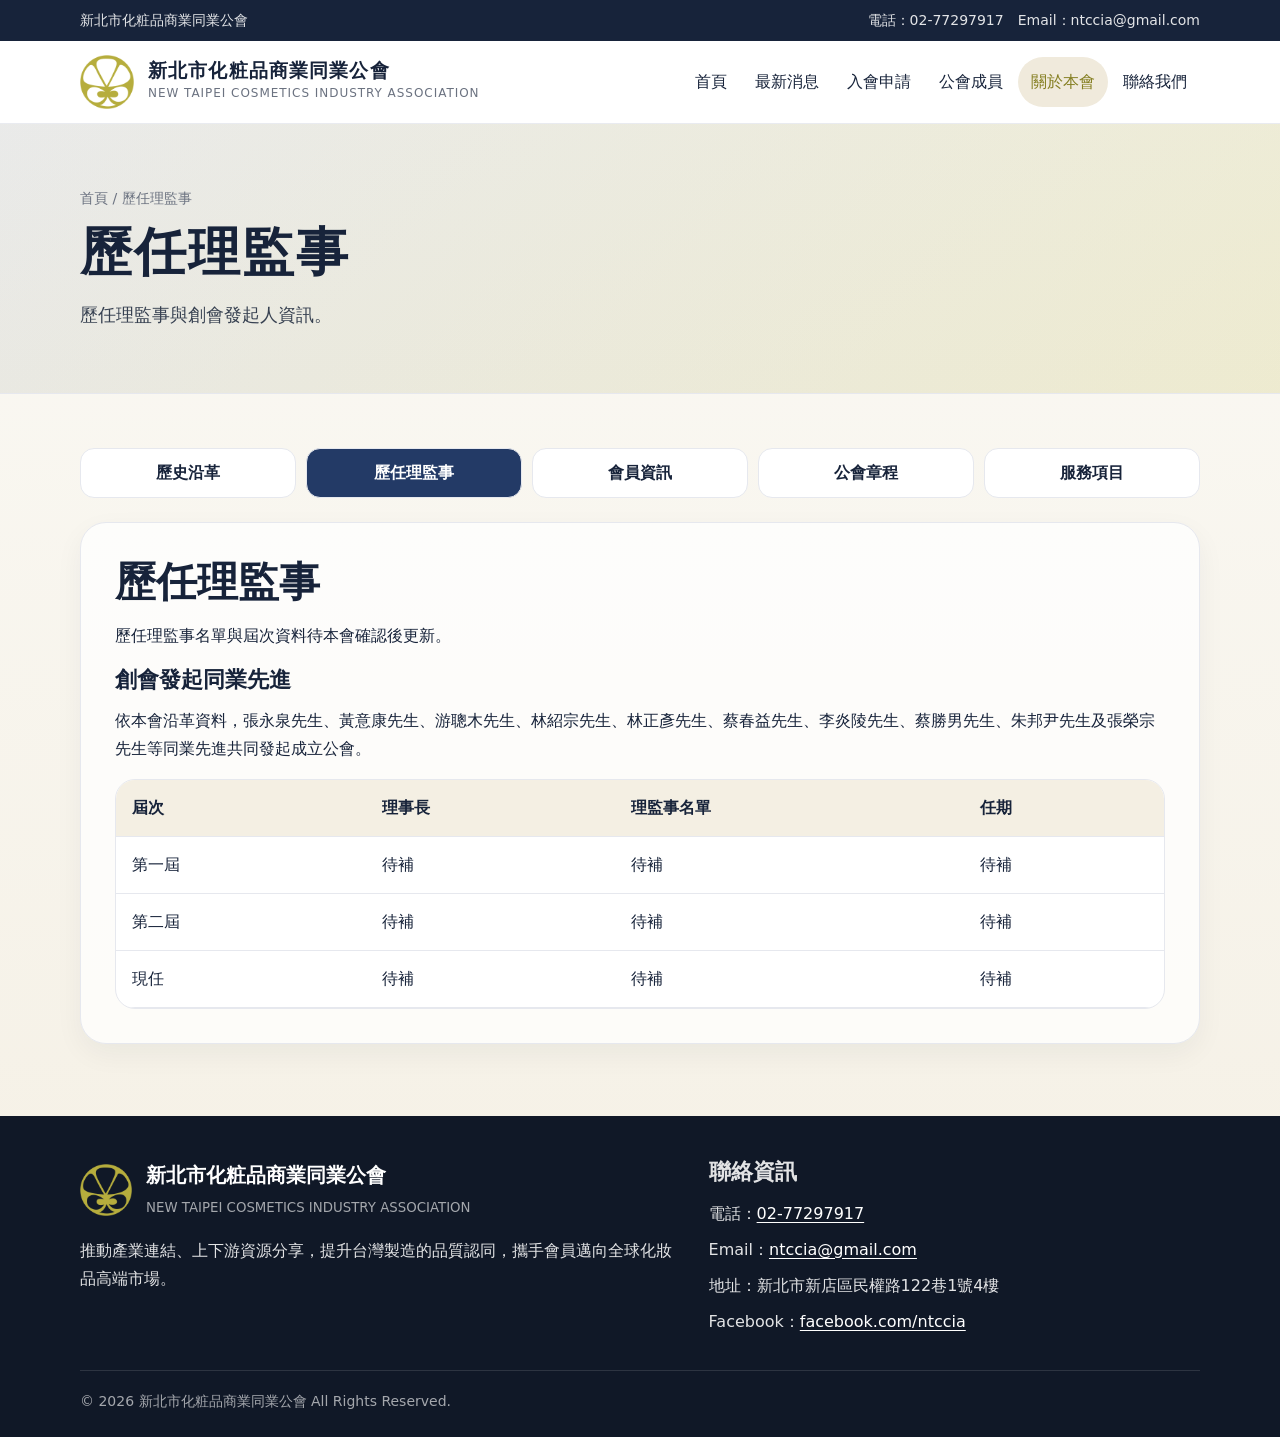
==== about-directors.html @ 5144fd60 "Add files via upload" ====
<!doctype html>
<html lang="zh-Hant-TW">
<head>
  <meta charset="utf-8">
  <meta name="viewport" content="width=device-width, initial-scale=1">
  <title>歷任理監事｜新北市化粧品商業同業公會</title>
  <meta name="description" content="新北市化粧品商業同業公會官方網站，提供最新消息、入會申請、公會成員、歷史沿革、服務項目與聯絡資訊。">
  <link rel="icon" href="assets/images/favicon.png" type="image/png">
  <link rel="stylesheet" href="assets/css/style.css">
</head>
<body>
  <a class="skip-link" href="#main">跳至主要內容</a>
  <div class="topbar">
    <div class="container">
      <span>新北市化粧品商業同業公會</span>
      <span>電話：02-77297917　Email：<a href="mailto:ntccia@gmail.com">ntccia@gmail.com</a></span>
    </div>
  </div>
  <header class="site-header">
    <div class="container navwrap">
      <a class="brand" href="index.html" aria-label="回到首頁">
        <img src="assets/images/logo.png" alt="新北市化粧品商業同業公會 Logo">
        <span><strong>新北市化粧品商業同業公會</strong><small>NEW TAIPEI COSMETICS INDUSTRY ASSOCIATION</small></span>
      </a>
      <button class="menu-toggle" aria-expanded="false" aria-controls="mainNav">選單</button>
      <nav id="mainNav" class="main-nav" aria-label="主要選單">
        <a href="index.html">首頁</a>
        <a href="news.html">最新消息</a>
        <a href="join.html">入會申請</a>
        <a href="members.html">公會成員</a>
        <div class="dropdown">
          <button type="button" class="active">關於本會</button>
          <div class="dropdown-menu">
            <a href="about-history.html">歷史沿革</a>
            <a href="about-directors.html">歷任理監事</a>
            <a href="about-member-info.html">會員資訊</a>
            <a href="about-rules.html">公會章程</a>
            <a href="about-services.html">服務項目</a>
          </div>
        </div>
        <a href="contact.html">聯絡我們</a>
      </nav>
    </div>
  </header>

  <main id="main">
    <section class="page-title"><div class="container"><div class="breadcrumb">首頁 / 歷任理監事</div><h1>歷任理監事</h1><p class="lead">歷任理監事與創會發起人資訊。</p></div></section>
<section class="content"><div class="container">
  <div class="about-nav"><a href="about-history.html">歷史沿革</a><a href="about-directors.html" class="active">歷任理監事</a><a href="about-member-info.html">會員資訊</a><a href="about-rules.html">公會章程</a><a href="about-services.html">服務項目</a></div>
  <article class="prose">
    <h2>歷任理監事</h2>
    <p>歷任理監事名單與屆次資料待本會確認後更新。</p>
    <h3>創會發起同業先進</h3>
    <p>依本會沿革資料，張永泉先生、黃意康先生、游聰木先生、林紹宗先生、林正彥先生、蔡春益先生、李炎陵先生、蔡勝男先生、朱邦尹先生及張榮宗先生等同業先進共同發起成立公會。</p>
    <div class="table-wrap">
      <table><thead><tr><th>屆次</th><th>理事長</th><th>理監事名單</th><th>任期</th></tr></thead><tbody>
      <tr><td>第一屆</td><td>待補</td><td>待補</td><td>待補</td></tr>
      <tr><td>第二屆</td><td>待補</td><td>待補</td><td>待補</td></tr>
      <tr><td>現任</td><td>待補</td><td>待補</td><td>待補</td></tr>
      </tbody></table>
    </div>
  </article>
</div></section>

  </main>

  <footer class="site-footer">
    <div class="container footer-grid">
      <div>
        <div class="footer-logo">
          <img src="assets/images/logo.png" alt="新北市化粧品商業同業公會 Logo">
          <span><strong>新北市化粧品商業同業公會</strong><small>NEW TAIPEI COSMETICS INDUSTRY ASSOCIATION</small></span>
        </div>
        <p>推動產業連結、上下游資源分享，提升台灣製造的品質認同，攜手會員邁向全球化妝品高端市場。</p>
      </div>
      <div>
        <h3>聯絡資訊</h3>
        <ul class="footer-list">
          <li>電話：<a href="tel:+886277297917">02-77297917</a></li>
          <li>Email：<a href="mailto:ntccia@gmail.com">ntccia@gmail.com</a></li>
          <li>地址：新北市新店區民權路122巷1號4樓</li>
          <li>Facebook：<a href="https://www.facebook.com/ntccia" target="_blank" rel="noopener">facebook.com/ntccia</a></li>
        </ul>
      </div>
    </div>
    <div class="container copyright">© <span data-year></span> 新北市化粧品商業同業公會 All Rights Reserved.</div>
  </footer>
  <script src="assets/js/main.js"></script>
</body>
</html>
---- assets/css/style.css ----
:root {
  --ink: #17233a;
  --muted: #6b7280;
  --line: #e6e8ee;
  --bg: #f7f4ec;
  --paper: #ffffff;
  --brand: #b9b23a;
  --brand-deep: #857f22;
  --blue: #233a66;
  --accent: #b3813a;
  --radius: 22px;
  --shadow: 0 18px 45px rgba(23, 35, 58, .10);
}
* { box-sizing: border-box; }
html { scroll-behavior: smooth; }
body {
  margin: 0;
  font-family: "Noto Serif TC", "Noto Sans TC", "PingFang TC", "Microsoft JhengHei", system-ui, sans-serif;
  color: var(--ink);
  background: linear-gradient(180deg, #fbfaf6 0%, #f4efe3 100%);
  line-height: 1.75;
}
a { color: inherit; text-decoration: none; }
a:hover { color: var(--brand-deep); }
img { max-width: 100%; height: auto; }
.container { width: min(1120px, calc(100% - 40px)); margin: 0 auto; }
.skip-link { position: absolute; top: -40px; left: 0; background: var(--ink); color: #fff; padding: 8px 12px; z-index: 50; }
.skip-link:focus { top: 0; }
.topbar { background: var(--ink); color: rgba(255,255,255,.88); font-size: 14px; }
.topbar .container { display:flex; justify-content:space-between; gap:16px; padding: 8px 0; flex-wrap: wrap; }
.site-header { position: sticky; top: 0; z-index: 20; background: rgba(255,255,255,.92); backdrop-filter: blur(14px); border-bottom: 1px solid rgba(230,232,238,.85); }
.navwrap { display:flex; align-items:center; justify-content:space-between; min-height: 82px; gap: 24px; }
.brand { display:flex; align-items:center; gap: 14px; min-width: 280px; }
.brand img { width: 54px; height:54px; object-fit: contain; }
.brand strong { display:block; font-size: 19px; letter-spacing: .06em; line-height: 1.2; }
.brand small { display:block; color: var(--muted); font-size: 12px; letter-spacing: .08em; margin-top:2px; }
.menu-toggle { display:none; border: 1px solid var(--line); background: #fff; padding: 8px 12px; border-radius: 999px; font-size: 15px; }
.main-nav { display:flex; align-items:center; gap: 2px; }
.main-nav > a, .dropdown > button { padding: 11px 13px; border-radius: 999px; font-size: 15px; color: var(--ink); background: transparent; border: 0; font: inherit; cursor: pointer; }
.main-nav > a:hover, .dropdown > button:hover, .main-nav .active { background: #f0eadc; color: var(--brand-deep); }
.dropdown { position: relative; }
.dropdown-menu { display:none; position:absolute; top: 100%; right: 0; min-width: 190px; background:#fff; border:1px solid var(--line); border-radius: 16px; box-shadow: var(--shadow); padding: 8px; }
.dropdown:hover .dropdown-menu, .dropdown:focus-within .dropdown-menu { display:block; }
.dropdown-menu a { display:block; padding: 9px 12px; border-radius: 12px; font-size: 15px; }
.dropdown-menu a:hover { background: #f6f2e8; }
.hero { position: relative; overflow: hidden; padding: 82px 0 58px; }
.hero::before {
  content:""; position:absolute; inset: 0; background: radial-gradient(circle at 82% 22%, rgba(185,178,58,.25), transparent 34%), radial-gradient(circle at 10% 0%, rgba(35,58,102,.14), transparent 34%); pointer-events:none;
}
.hero-grid { position: relative; display:grid; grid-template-columns: 1.1fr .9fr; gap: 42px; align-items:center; }
.eyebrow { color: var(--brand-deep); font-weight: 700; letter-spacing:.12em; text-transform: uppercase; font-size: 14px; }
h1, h2, h3 { line-height:1.25; margin: 0 0 14px; }
h1 { font-size: clamp(34px, 5vw, 58px); letter-spacing:.04em; }
h2 { font-size: clamp(28px, 3.2vw, 42px); }
h3 { font-size: 22px; }
.lead { font-size: 18px; color: #374151; margin: 0 0 26px; }
.actions { display:flex; gap: 12px; flex-wrap: wrap; }
.btn { display:inline-flex; align-items:center; justify-content:center; gap: 8px; padding: 12px 18px; border-radius: 999px; border: 1px solid transparent; font-weight: 700; }
.btn.primary { background: var(--blue); color: #fff; }
.btn.secondary { background: #fff; color: var(--ink); border-color: var(--line); }
.btn.gold { background: var(--brand); color:#fff; }
.btn:hover { transform: translateY(-1px); color: inherit; box-shadow: 0 10px 20px rgba(23,35,58,.12); }
.hero-card { background: rgba(255,255,255,.88); border: 1px solid rgba(230,232,238,.9); border-radius: 32px; padding: 34px; box-shadow: var(--shadow); position: relative; }
.hero-card .mark { width: 180px; opacity:.92; display:block; margin: 0 auto 20px; }
.stats { display:grid; grid-template-columns: repeat(3, 1fr); gap: 12px; margin-top: 22px; }
.stat { background:#fbfaf6; border:1px solid var(--line); border-radius:18px; padding:14px; text-align:center; }
.stat strong { display:block; font-size: 20px; color: var(--blue); }
.section { padding: 64px 0; }
.section.light { background: rgba(255,255,255,.55); border-top: 1px solid rgba(230,232,238,.7); border-bottom: 1px solid rgba(230,232,238,.7); }
.section-head { display:flex; justify-content:space-between; align-items:end; gap: 20px; margin-bottom: 28px; }
.section-head p { color:var(--muted); max-width: 620px; margin:0; }
.grid-3 { display:grid; grid-template-columns: repeat(3, 1fr); gap: 18px; }
.grid-2 { display:grid; grid-template-columns: repeat(2, 1fr); gap: 20px; }
.card { background: var(--paper); border: 1px solid var(--line); border-radius: var(--radius); padding: 24px; box-shadow: 0 10px 28px rgba(23,35,58,.06); }
.card.goldline { border-top: 5px solid var(--brand); }
.card .date { color: var(--brand-deep); font-weight: 700; font-size: 14px; margin-bottom: 8px; }
.kicker { color: var(--brand-deep); font-weight: 700; letter-spacing:.08em; }
.list-clean { list-style:none; padding:0; margin:0; }
.list-clean li { padding: 10px 0; border-bottom: 1px solid var(--line); }
.list-clean li:last-child { border-bottom:0; }
.pill-list { display:flex; flex-wrap: wrap; gap:10px; margin-top: 16px; }
.pill { background:#f0eadc; color: #5f5a16; border:1px solid #e4dba9; padding: 8px 12px; border-radius: 999px; font-weight:700; }
.page-title { padding: 62px 0 36px; background: linear-gradient(135deg, rgba(35,58,102,.08), rgba(185,178,58,.18)); border-bottom: 1px solid var(--line); }
.page-title h1 { font-size: clamp(34px, 4.3vw, 52px); }
.breadcrumb { color:var(--muted); margin-bottom: 10px; font-size: 14px; }
.content { padding: 54px 0 72px; }
.prose { background: rgba(255,255,255,.75); border:1px solid var(--line); border-radius: 26px; padding: 34px; box-shadow: 0 10px 28px rgba(23,35,58,.05); }
.prose p { margin: 0 0 16px; }
.prose ul, .prose ol { padding-left: 1.4em; }
.notice { background:#fff9e6; border:1px solid #eadc9b; border-radius: 18px; padding: 16px 18px; color:#5a4b11; }
.table-wrap { overflow-x:auto; background:#fff; border:1px solid var(--line); border-radius:20px; }
table { width:100%; border-collapse: collapse; }
th, td { padding: 14px 16px; border-bottom:1px solid var(--line); text-align:left; vertical-align: top; }
th { background:#f4efe3; color:var(--ink); white-space:nowrap; }
.form-grid { display:grid; grid-template-columns: repeat(2, minmax(0,1fr)); gap:16px; }
.field { display:flex; flex-direction:column; gap:6px; }
.field.full { grid-column:1 / -1; }
label { font-weight: 700; }
input, textarea, select { width:100%; border:1px solid #d7dbe4; border-radius: 14px; padding: 11px 12px; font: inherit; background:#fff; }
textarea { min-height: 96px; resize: vertical; }
.req { color:#a43b34; }
.print-panel { margin-top: 28px; display:none; }
.print-panel.show { display:block; }
.site-footer { background: #101827; color: rgba(255,255,255,.88); padding: 42px 0 24px; }
.footer-grid { display:grid; grid-template-columns: 1.1fr .9fr; gap: 28px; align-items:start; }
.footer-logo { display:flex; align-items:center; gap: 14px; }
.footer-logo img { width: 52px; height:52px; object-fit:contain; }
.footer-logo strong { color:#fff; display:block; font-size: 20px; }
.footer-logo small { color:rgba(255,255,255,.62); }
.footer-list { list-style:none; margin: 0; padding: 0; }
.footer-list li { margin-bottom: 8px; }
.footer-list a { color:#fff; text-decoration: underline; text-underline-offset: 3px; }
.copyright { border-top:1px solid rgba(255,255,255,.12); margin-top: 26px; padding-top: 18px; color: rgba(255,255,255,.62); font-size: 14px; }
.about-nav { display:grid; grid-template-columns: repeat(5, 1fr); gap: 10px; margin-bottom: 24px; }
.about-nav a { background:#fff; border:1px solid var(--line); border-radius: 14px; padding: 10px 12px; text-align:center; font-weight:700; }
.about-nav a.active { background: var(--blue); color:#fff; }
@media (max-width: 860px) {
  .topbar .container { display:block; }
  .navwrap { min-height: 72px; }
  .menu-toggle { display:block; }
  .main-nav { display:none; position:absolute; left:20px; right:20px; top: 76px; background:#fff; border:1px solid var(--line); border-radius: 22px; box-shadow: var(--shadow); padding: 10px; flex-direction:column; align-items:stretch; }
  .main-nav.open { display:flex; }
  .dropdown-menu { position:static; box-shadow:none; border:0; display:block; padding-left: 16px; }
  .hero-grid, .grid-3, .grid-2, .footer-grid { grid-template-columns:1fr; }
  .stats { grid-template-columns:1fr; }
  .section-head { display:block; }
  .about-nav { grid-template-columns: 1fr 1fr; }
  .form-grid { grid-template-columns:1fr; }
  .brand { min-width: 0; }
  .brand strong { font-size:16px; }
}
@media print {
  .topbar, .site-header, .site-footer, .page-title, .no-print, .actions, .notice { display:none !important; }
  body { background:#fff; color:#000; }
  .container { width:100%; margin:0; }
  .content { padding:0; }
  .prose, .card, .print-panel { border:0; box-shadow:none; padding:0; }
  input, textarea { border:0; border-bottom: 1px solid #000; border-radius:0; }
}
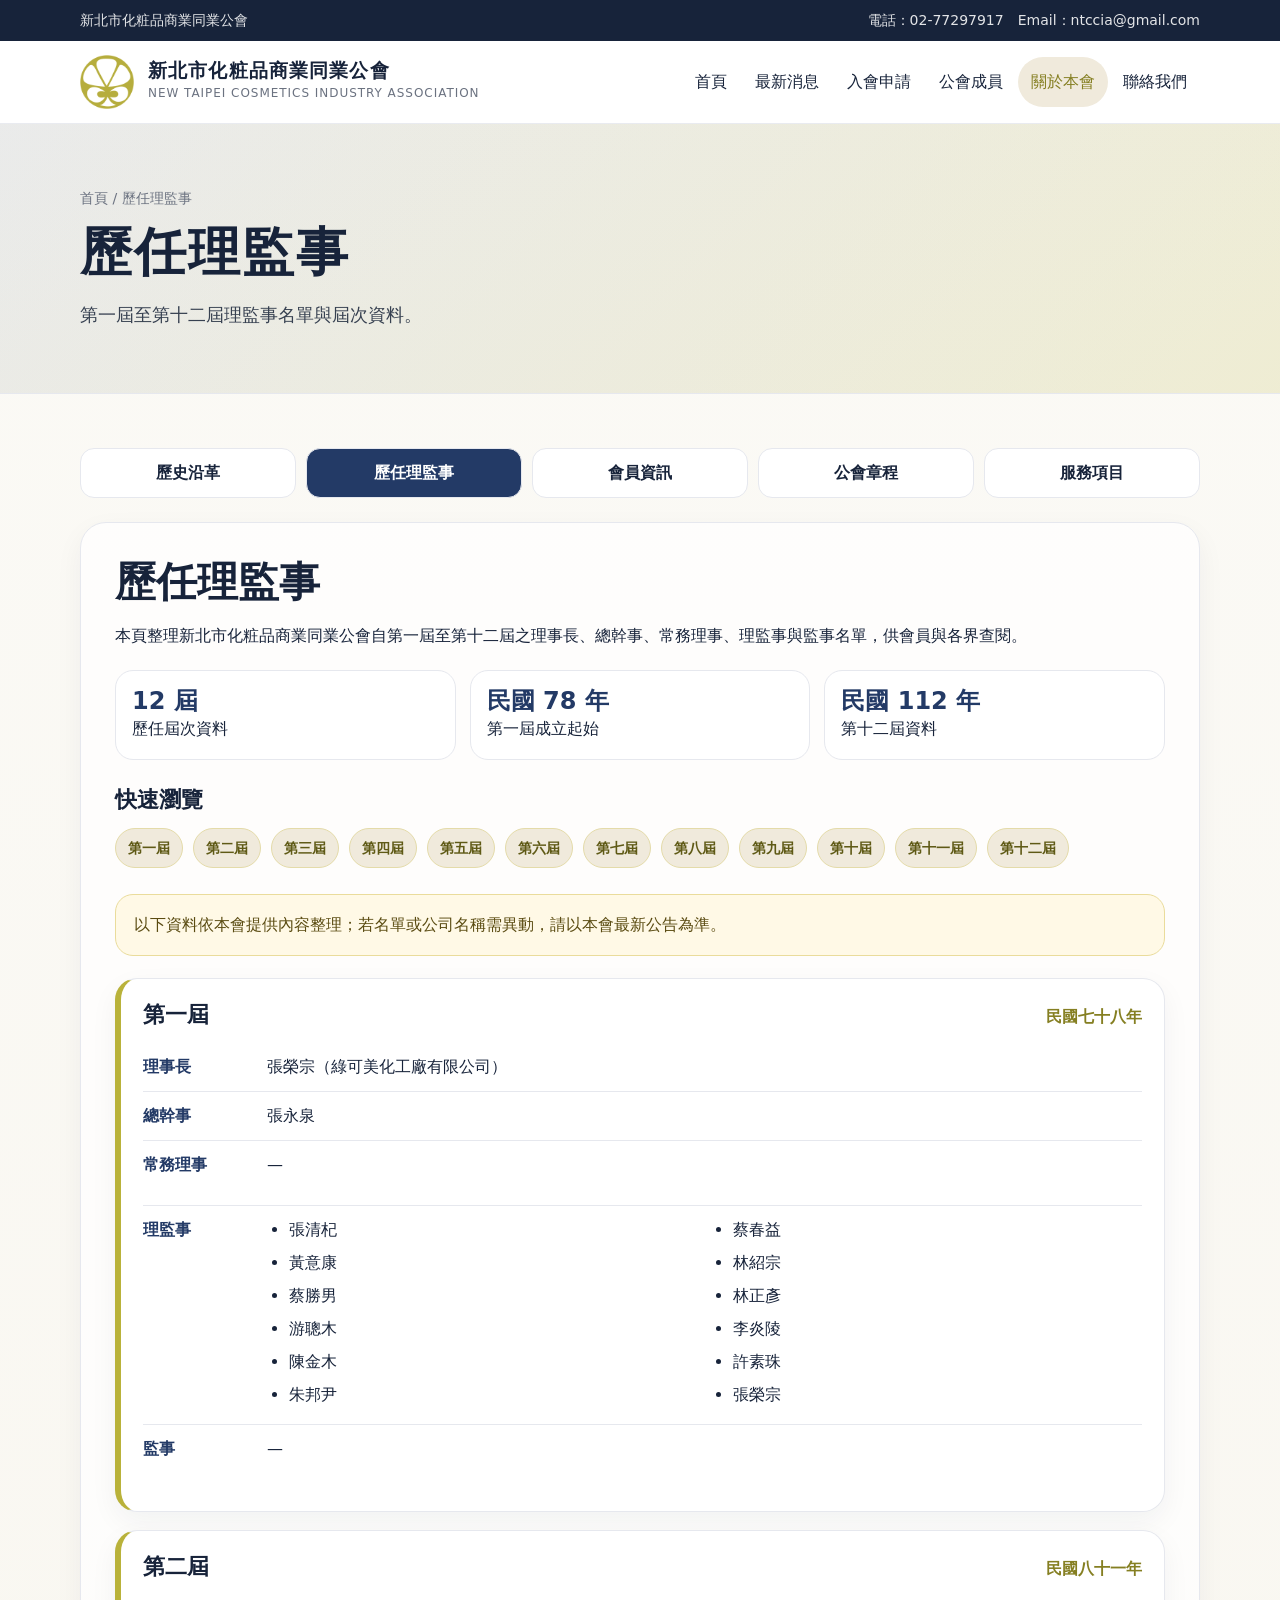
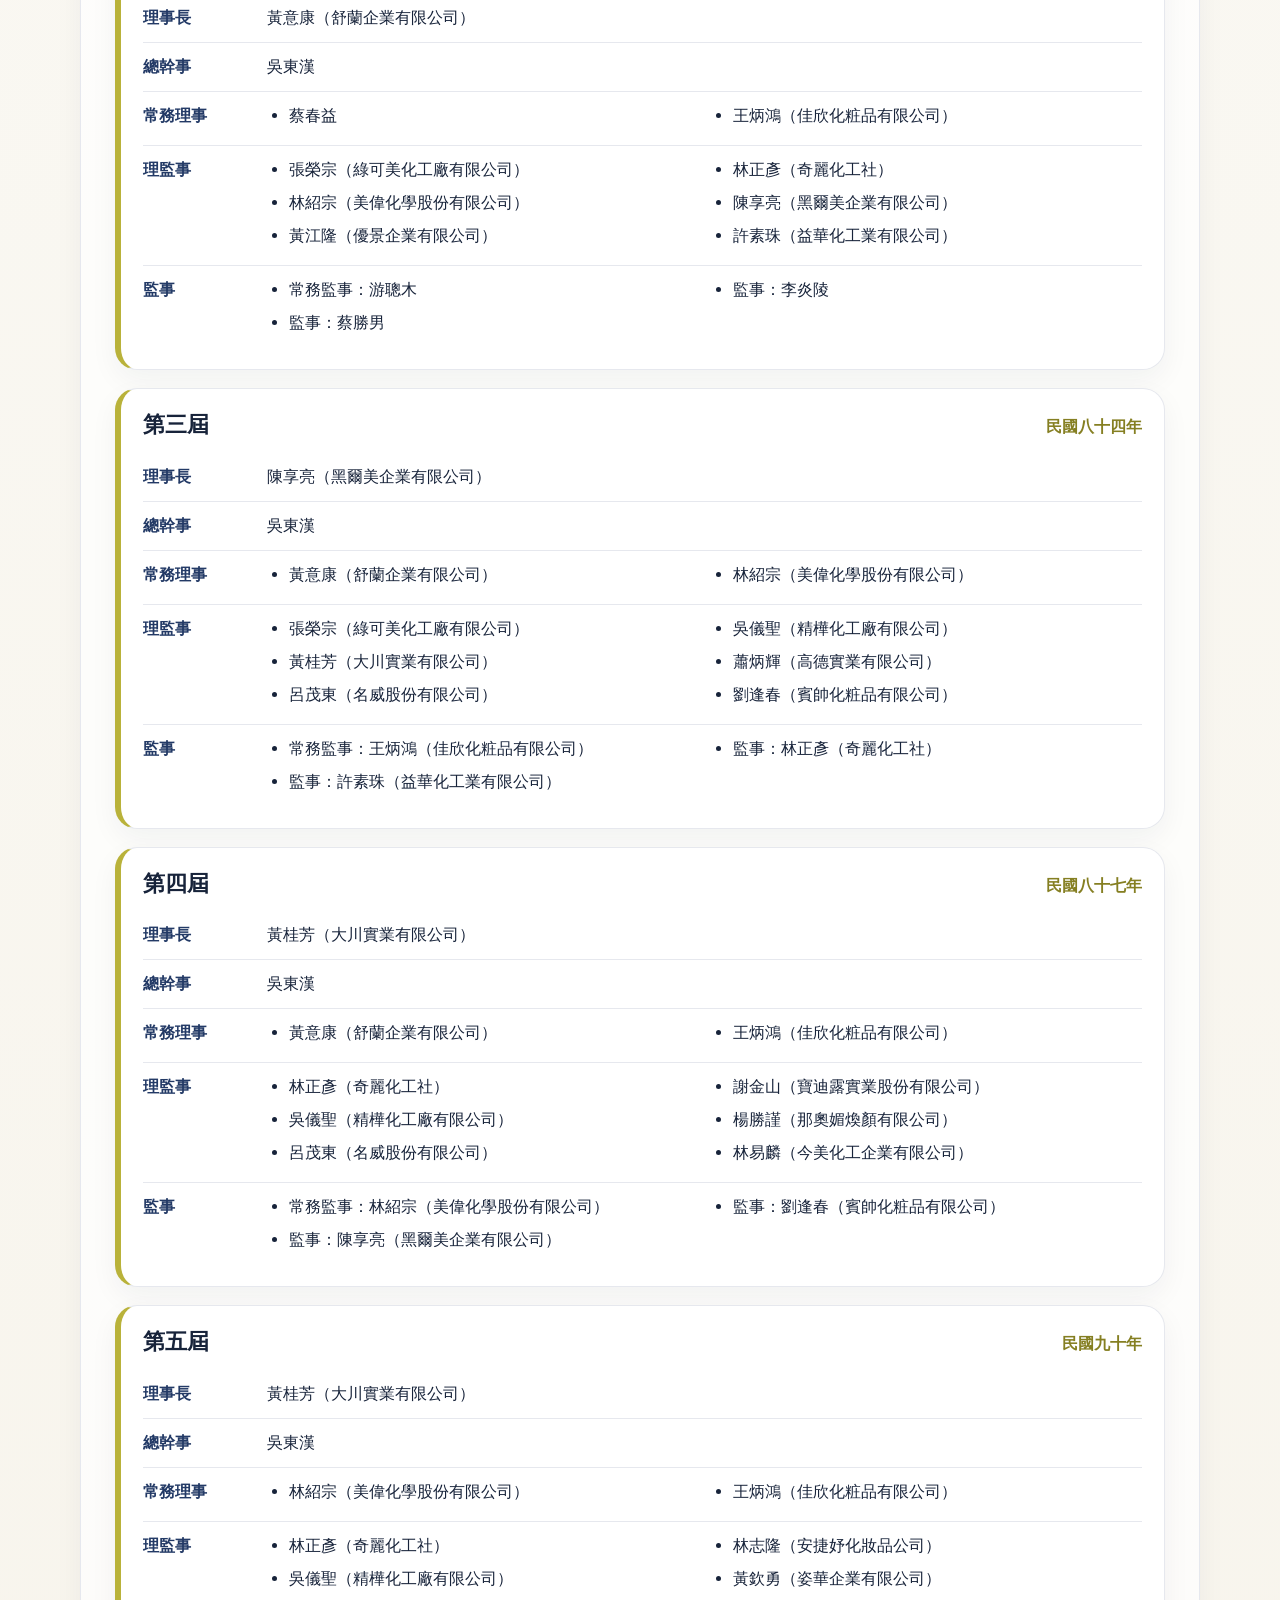
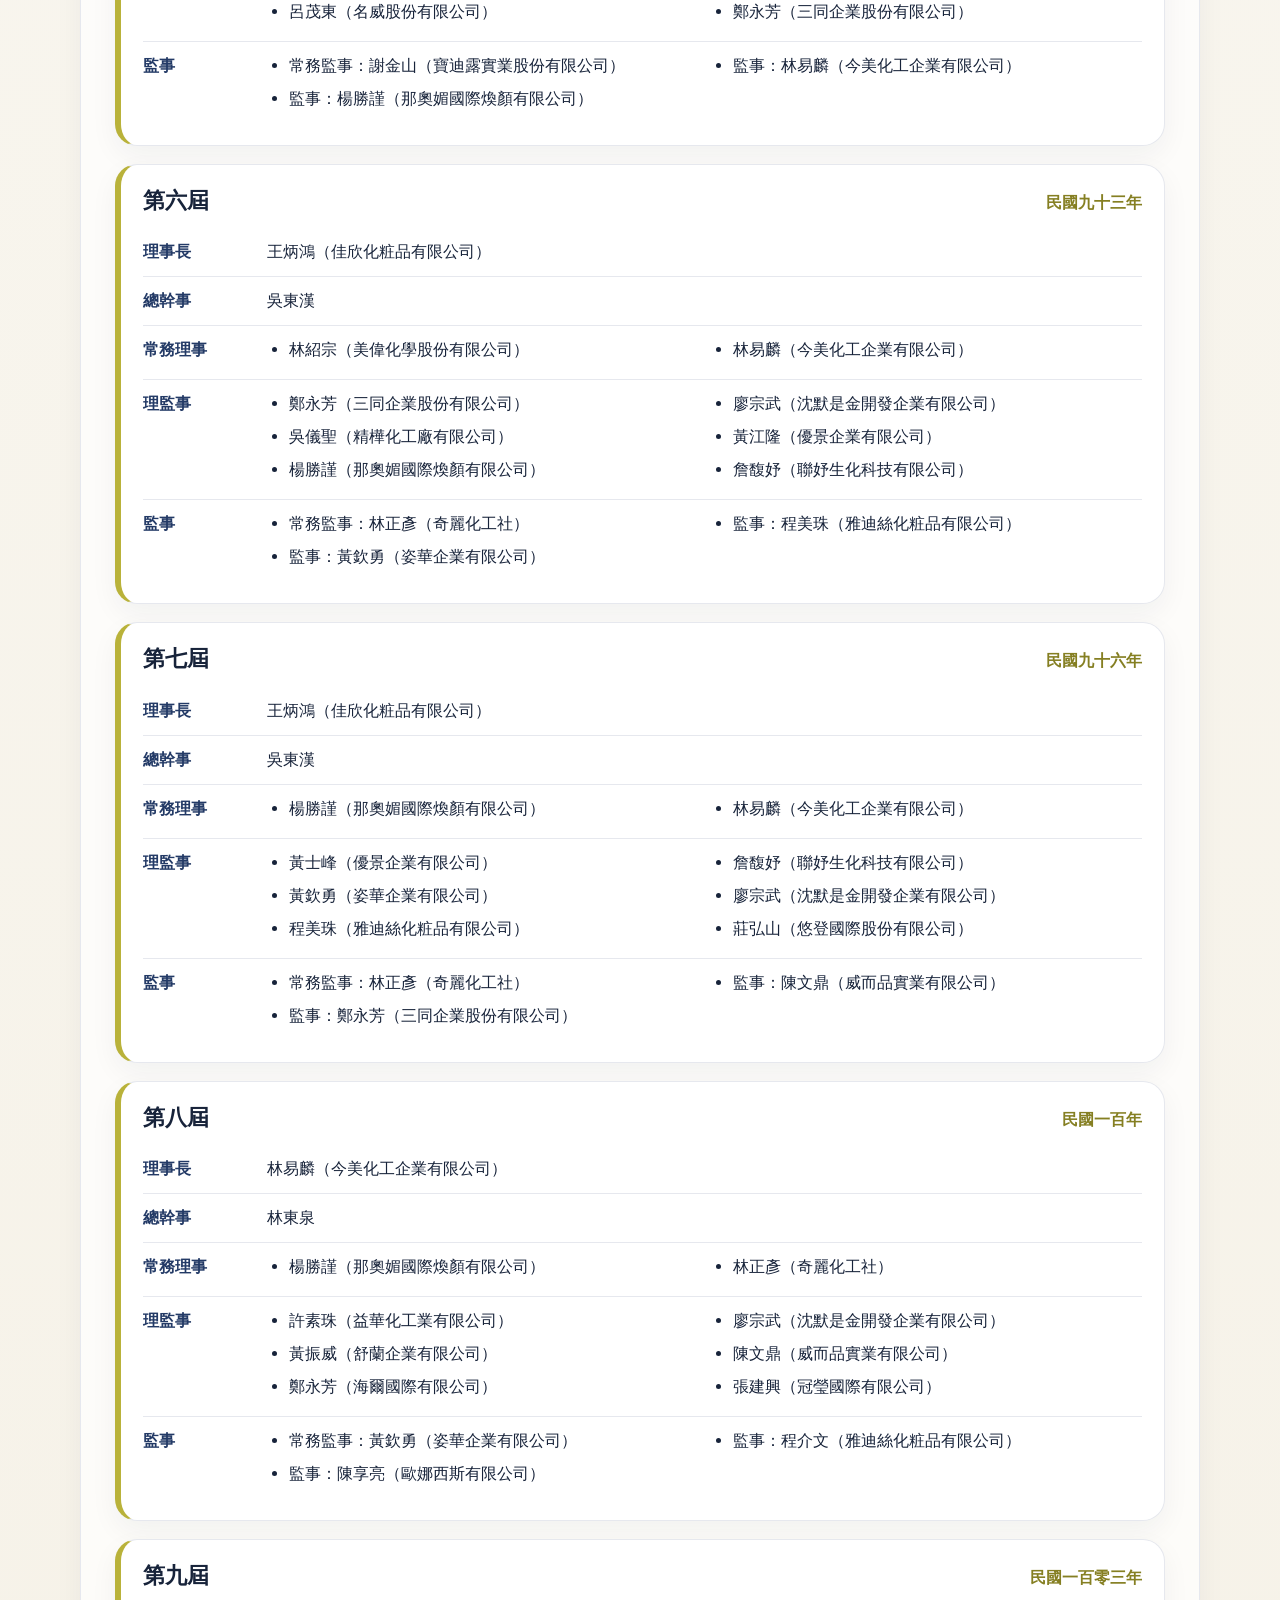
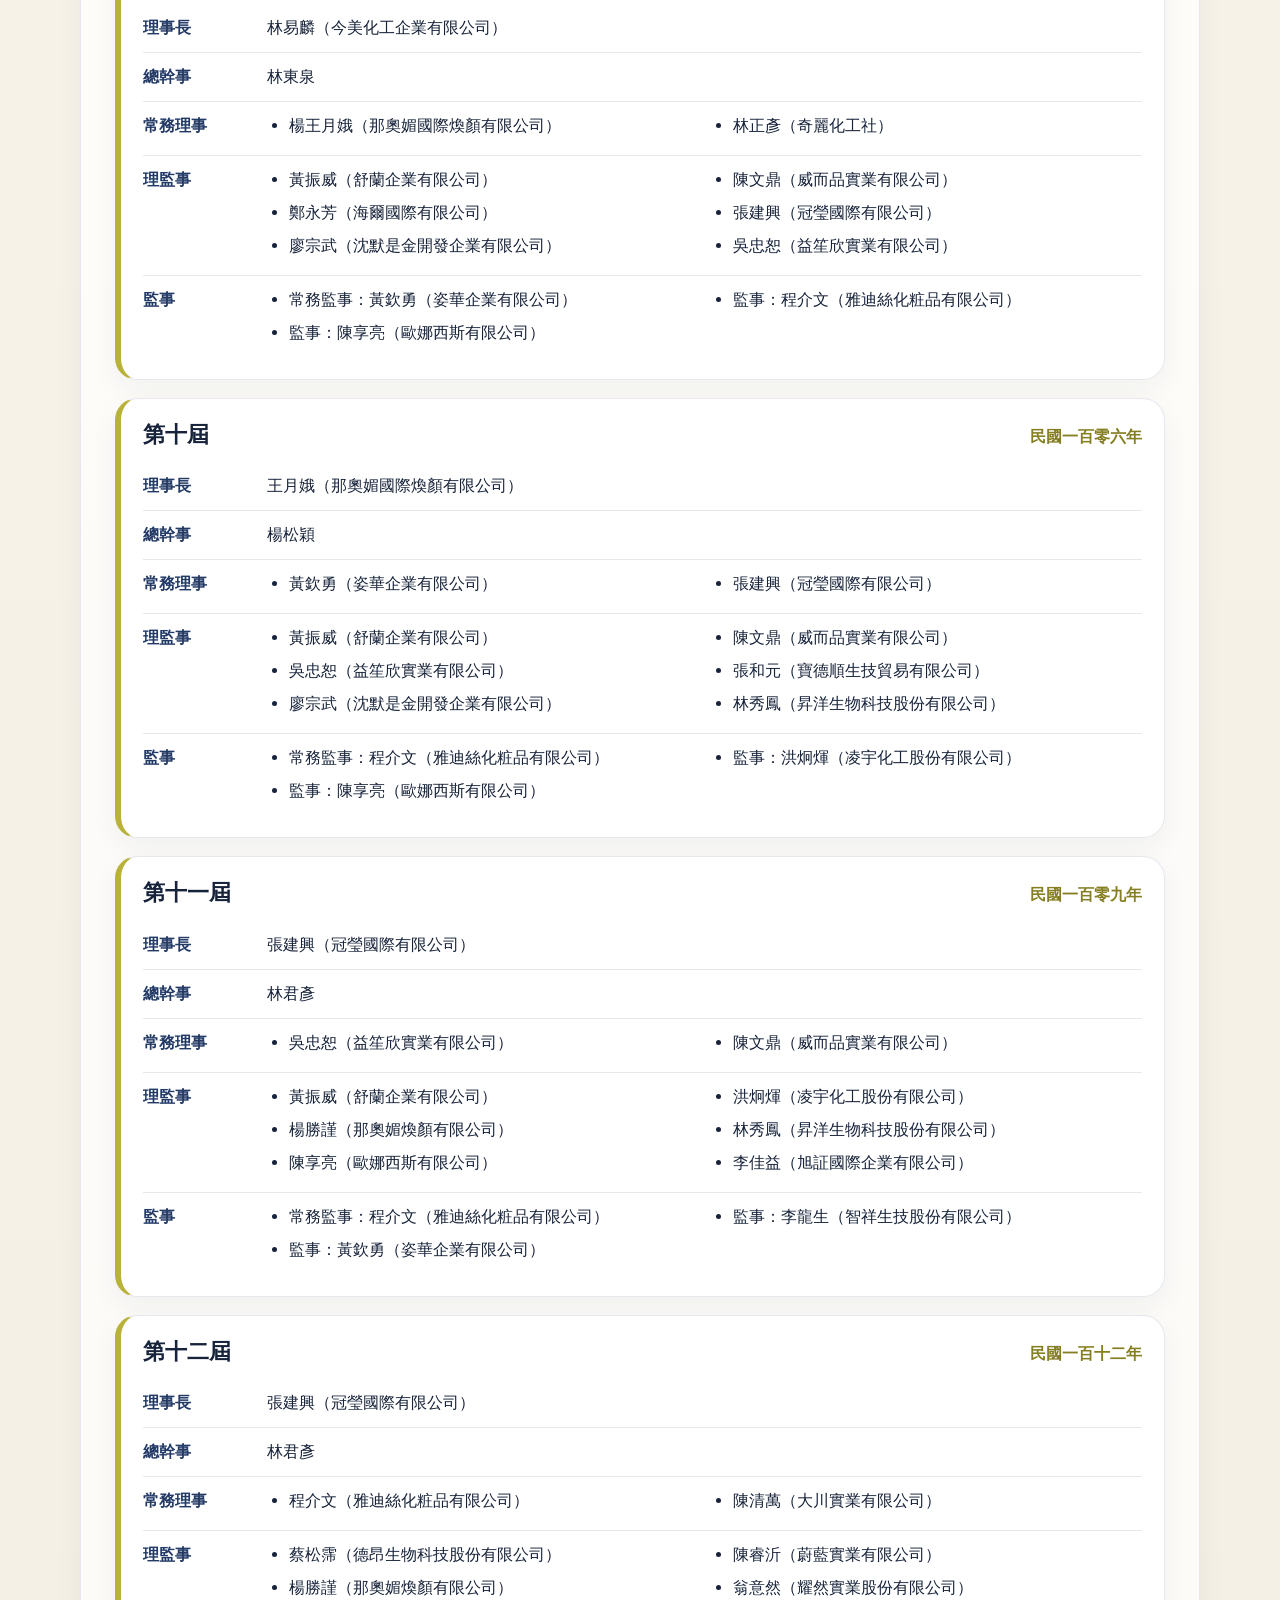
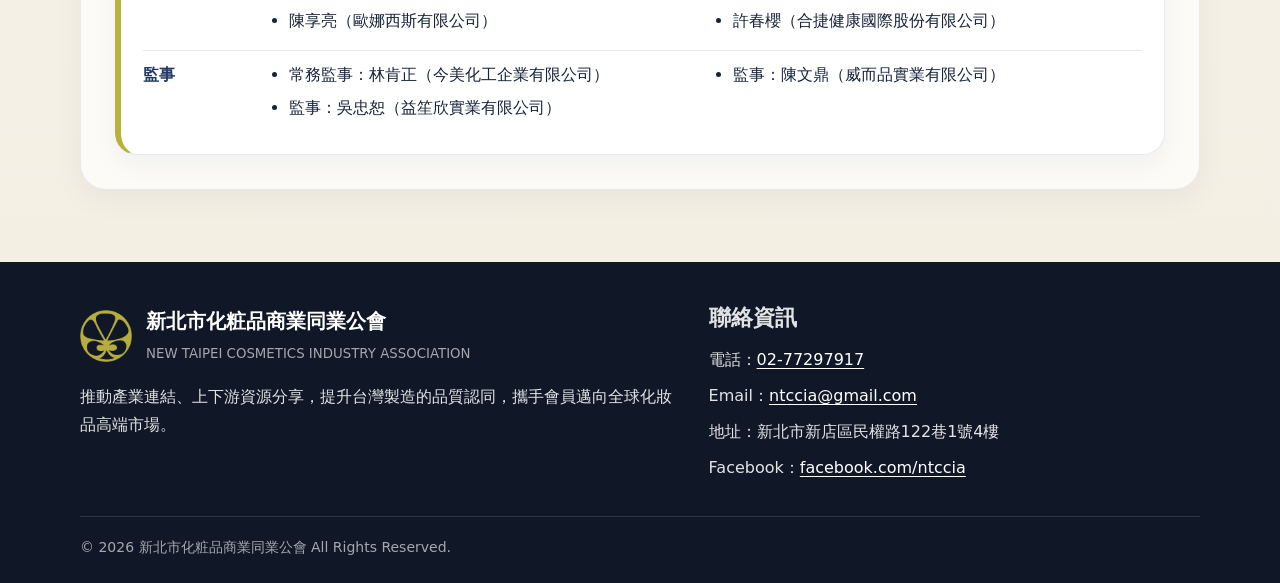
==== commit 096591b1: "Update about-directors.html" ====
--- a/about-directors.html
+++ b/about-directors.html
@@ -7,6 +7,32 @@
   <meta name="description" content="新北市化粧品商業同業公會官方網站，提供最新消息、入會申請、公會成員、歷史沿革、服務項目與聯絡資訊。">
   <link rel="icon" href="assets/images/favicon.png" type="image/png">
   <link rel="stylesheet" href="assets/css/style.css">
+
+  <style>
+    .director-intro { display:grid; grid-template-columns: repeat(3, 1fr); gap: 14px; margin: 20px 0 26px; }
+    .director-stat { background:#fff; border:1px solid var(--line); border-radius:18px; padding:16px; }
+    .director-stat strong { display:block; color:var(--blue); font-size:24px; line-height:1.2; }
+    .term-toc { display:flex; flex-wrap:wrap; gap:10px; margin: 14px 0 26px; }
+    .term-toc a { background:#f0eadc; border:1px solid #e4dba9; border-radius:999px; padding:7px 12px; font-weight:700; font-size:14px; color:#5f5a16; }
+    .director-list { display:grid; gap:18px; margin-top: 22px; }
+    .director-card { background:#fff; border:1px solid var(--line); border-left:6px solid var(--brand); border-radius:22px; padding:22px; box-shadow:0 10px 28px rgba(23,35,58,.05); scroll-margin-top:110px; }
+    .director-card h3 { display:flex; justify-content:space-between; align-items:baseline; gap:12px; margin-bottom:14px; color:var(--ink); }
+    .director-card h3 span { font-size:16px; color:var(--brand-deep); font-weight:700; white-space:nowrap; }
+    .role-list { margin:0; display:grid; gap:0; }
+    .role-row { display:grid; grid-template-columns:110px 1fr; gap:14px; padding:10px 0; border-top:1px solid var(--line); }
+    .role-row:first-child { border-top:0; }
+    .role-list dt { font-weight:800; color:var(--blue); }
+    .role-list dd { margin:0; }
+    .people-list { margin:0; padding-left:1.25em; columns:2 280px; column-gap:34px; }
+    .people-list li { break-inside:avoid; margin:0 0 5px; }
+    @media (max-width: 860px) {
+      .director-intro { grid-template-columns:1fr; }
+      .director-card h3 { display:block; }
+      .director-card h3 span { display:block; margin-top:4px; }
+      .role-row { grid-template-columns:1fr; gap:4px; }
+      .people-list { columns:1; }
+    }
+  </style>
 </head>
 <body>
   <a class="skip-link" href="#main">跳至主要內容</a>
@@ -44,20 +70,141 @@
   </header>
 
   <main id="main">
-    <section class="page-title"><div class="container"><div class="breadcrumb">首頁 / 歷任理監事</div><h1>歷任理監事</h1><p class="lead">歷任理監事與創會發起人資訊。</p></div></section>
+    <section class="page-title"><div class="container"><div class="breadcrumb">首頁 / 歷任理監事</div><h1>歷任理監事</h1><p class="lead">第一屆至第十二屆理監事名單與屆次資料。</p></div></section>
 <section class="content"><div class="container">
   <div class="about-nav"><a href="about-history.html">歷史沿革</a><a href="about-directors.html" class="active">歷任理監事</a><a href="about-member-info.html">會員資訊</a><a href="about-rules.html">公會章程</a><a href="about-services.html">服務項目</a></div>
   <article class="prose">
     <h2>歷任理監事</h2>
-    <p>歷任理監事名單與屆次資料待本會確認後更新。</p>
-    <h3>創會發起同業先進</h3>
-    <p>依本會沿革資料，張永泉先生、黃意康先生、游聰木先生、林紹宗先生、林正彥先生、蔡春益先生、李炎陵先生、蔡勝男先生、朱邦尹先生及張榮宗先生等同業先進共同發起成立公會。</p>
-    <div class="table-wrap">
-      <table><thead><tr><th>屆次</th><th>理事長</th><th>理監事名單</th><th>任期</th></tr></thead><tbody>
-      <tr><td>第一屆</td><td>待補</td><td>待補</td><td>待補</td></tr>
-      <tr><td>第二屆</td><td>待補</td><td>待補</td><td>待補</td></tr>
-      <tr><td>現任</td><td>待補</td><td>待補</td><td>待補</td></tr>
-      </tbody></table>
+    <p>本頁整理新北市化粧品商業同業公會自第一屆至第十二屆之理事長、總幹事、常務理事、理監事與監事名單，供會員與各界查閱。</p>
+    <div class="director-intro">
+      <div class="director-stat"><strong>12 屆</strong><span>歷任屆次資料</span></div>
+      <div class="director-stat"><strong>民國 78 年</strong><span>第一屆成立起始</span></div>
+      <div class="director-stat"><strong>民國 112 年</strong><span>第十二屆資料</span></div>
+    </div>
+    <h3>快速瀏覽</h3>
+    <div class="term-toc"><a href="#term-1">第一屆</a><a href="#term-2">第二屆</a><a href="#term-3">第三屆</a><a href="#term-4">第四屆</a><a href="#term-5">第五屆</a><a href="#term-6">第六屆</a><a href="#term-7">第七屆</a><a href="#term-8">第八屆</a><a href="#term-9">第九屆</a><a href="#term-10">第十屆</a><a href="#term-11">第十一屆</a><a href="#term-12">第十二屆</a></div>
+    <div class="notice">以下資料依本會提供內容整理；若名單或公司名稱需異動，請以本會最新公告為準。</div>
+    <div class="director-list">
+    <section class="director-card" id="term-1">
+      <h3>第一屆<span>民國七十八年</span></h3>
+      <dl class="role-list">
+        <div class="role-row"><dt>理事長</dt><dd>張榮宗（綠可美化工廠有限公司）</dd></div>
+        <div class="role-row"><dt>總幹事</dt><dd>張永泉</dd></div>
+        <div class="role-row"><dt>常務理事</dt><dd><p>—</p></dd></div>
+        <div class="role-row"><dt>理監事</dt><dd><ul class="people-list"><li>張清杞</li><li>黃意康</li><li>蔡勝男</li><li>游聰木</li><li>陳金木</li><li>朱邦尹</li><li>蔡春益</li><li>林紹宗</li><li>林正彥</li><li>李炎陵</li><li>許素珠</li><li>張榮宗</li></ul></dd></div>
+        <div class="role-row"><dt>監事</dt><dd><p>—</p></dd></div>
+      </dl>
+    </section>
+    <section class="director-card" id="term-2">
+      <h3>第二屆<span>民國八十一年</span></h3>
+      <dl class="role-list">
+        <div class="role-row"><dt>理事長</dt><dd>黃意康（舒蘭企業有限公司）</dd></div>
+        <div class="role-row"><dt>總幹事</dt><dd>吳東漢</dd></div>
+        <div class="role-row"><dt>常務理事</dt><dd><ul class="people-list"><li>蔡春益</li><li>王炳鴻（佳欣化粧品有限公司）</li></ul></dd></div>
+        <div class="role-row"><dt>理監事</dt><dd><ul class="people-list"><li>張榮宗（綠可美化工廠有限公司）</li><li>林紹宗（美偉化學股份有限公司）</li><li>黃江隆（優景企業有限公司）</li><li>林正彥（奇麗化工社）</li><li>陳享亮（黑爾美企業有限公司）</li><li>許素珠（益華化工業有限公司）</li></ul></dd></div>
+        <div class="role-row"><dt>監事</dt><dd><ul class="people-list"><li>常務監事：游聰木</li><li>監事：蔡勝男</li><li>監事：李炎陵</li></ul></dd></div>
+      </dl>
+    </section>
+    <section class="director-card" id="term-3">
+      <h3>第三屆<span>民國八十四年</span></h3>
+      <dl class="role-list">
+        <div class="role-row"><dt>理事長</dt><dd>陳享亮（黑爾美企業有限公司）</dd></div>
+        <div class="role-row"><dt>總幹事</dt><dd>吳東漢</dd></div>
+        <div class="role-row"><dt>常務理事</dt><dd><ul class="people-list"><li>黃意康（舒蘭企業有限公司）</li><li>林紹宗（美偉化學股份有限公司）</li></ul></dd></div>
+        <div class="role-row"><dt>理監事</dt><dd><ul class="people-list"><li>張榮宗（綠可美化工廠有限公司）</li><li>黃桂芳（大川實業有限公司）</li><li>呂茂東（名威股份有限公司）</li><li>吳儀聖（精樺化工廠有限公司）</li><li>蕭炳輝（高德實業有限公司）</li><li>劉逢春（賓帥化粧品有限公司）</li></ul></dd></div>
+        <div class="role-row"><dt>監事</dt><dd><ul class="people-list"><li>常務監事：王炳鴻（佳欣化粧品有限公司）</li><li>監事：許素珠（益華化工業有限公司）</li><li>監事：林正彥（奇麗化工社）</li></ul></dd></div>
+      </dl>
+    </section>
+    <section class="director-card" id="term-4">
+      <h3>第四屆<span>民國八十七年</span></h3>
+      <dl class="role-list">
+        <div class="role-row"><dt>理事長</dt><dd>黃桂芳（大川實業有限公司）</dd></div>
+        <div class="role-row"><dt>總幹事</dt><dd>吳東漢</dd></div>
+        <div class="role-row"><dt>常務理事</dt><dd><ul class="people-list"><li>黃意康（舒蘭企業有限公司）</li><li>王炳鴻（佳欣化粧品有限公司）</li></ul></dd></div>
+        <div class="role-row"><dt>理監事</dt><dd><ul class="people-list"><li>林正彥（奇麗化工社）</li><li>吳儀聖（精樺化工廠有限公司）</li><li>呂茂東（名威股份有限公司）</li><li>謝金山（寶迪露實業股份有限公司）</li><li>楊勝謹（那奧媚煥顏有限公司）</li><li>林易麟（今美化工企業有限公司）</li></ul></dd></div>
+        <div class="role-row"><dt>監事</dt><dd><ul class="people-list"><li>常務監事：林紹宗（美偉化學股份有限公司）</li><li>監事：陳享亮（黑爾美企業有限公司）</li><li>監事：劉逢春（賓帥化粧品有限公司）</li></ul></dd></div>
+      </dl>
+    </section>
+    <section class="director-card" id="term-5">
+      <h3>第五屆<span>民國九十年</span></h3>
+      <dl class="role-list">
+        <div class="role-row"><dt>理事長</dt><dd>黃桂芳（大川實業有限公司）</dd></div>
+        <div class="role-row"><dt>總幹事</dt><dd>吳東漢</dd></div>
+        <div class="role-row"><dt>常務理事</dt><dd><ul class="people-list"><li>林紹宗（美偉化學股份有限公司）</li><li>王炳鴻（佳欣化粧品有限公司）</li></ul></dd></div>
+        <div class="role-row"><dt>理監事</dt><dd><ul class="people-list"><li>林正彥（奇麗化工社）</li><li>吳儀聖（精樺化工廠有限公司）</li><li>呂茂東（名威股份有限公司）</li><li>林志隆（安捷妤化妝品公司）</li><li>黃欽勇（姿華企業有限公司）</li><li>鄭永芳（三同企業股份有限公司）</li></ul></dd></div>
+        <div class="role-row"><dt>監事</dt><dd><ul class="people-list"><li>常務監事：謝金山（寶迪露實業股份有限公司）</li><li>監事：楊勝謹（那奧媚國際煥顏有限公司）</li><li>監事：林易麟（今美化工企業有限公司）</li></ul></dd></div>
+      </dl>
+    </section>
+    <section class="director-card" id="term-6">
+      <h3>第六屆<span>民國九十三年</span></h3>
+      <dl class="role-list">
+        <div class="role-row"><dt>理事長</dt><dd>王炳鴻（佳欣化粧品有限公司）</dd></div>
+        <div class="role-row"><dt>總幹事</dt><dd>吳東漢</dd></div>
+        <div class="role-row"><dt>常務理事</dt><dd><ul class="people-list"><li>林紹宗（美偉化學股份有限公司）</li><li>林易麟（今美化工企業有限公司）</li></ul></dd></div>
+        <div class="role-row"><dt>理監事</dt><dd><ul class="people-list"><li>鄭永芳（三同企業股份有限公司）</li><li>吳儀聖（精樺化工廠有限公司）</li><li>楊勝謹（那奧媚國際煥顏有限公司）</li><li>廖宗武（沈默是金開發企業有限公司）</li><li>黃江隆（優景企業有限公司）</li><li>詹馥妤（聯妤生化科技有限公司）</li></ul></dd></div>
+        <div class="role-row"><dt>監事</dt><dd><ul class="people-list"><li>常務監事：林正彥（奇麗化工社）</li><li>監事：黃欽勇（姿華企業有限公司）</li><li>監事：程美珠（雅迪絲化粧品有限公司）</li></ul></dd></div>
+      </dl>
+    </section>
+    <section class="director-card" id="term-7">
+      <h3>第七屆<span>民國九十六年</span></h3>
+      <dl class="role-list">
+        <div class="role-row"><dt>理事長</dt><dd>王炳鴻（佳欣化粧品有限公司）</dd></div>
+        <div class="role-row"><dt>總幹事</dt><dd>吳東漢</dd></div>
+        <div class="role-row"><dt>常務理事</dt><dd><ul class="people-list"><li>楊勝謹（那奧媚國際煥顏有限公司）</li><li>林易麟（今美化工企業有限公司）</li></ul></dd></div>
+        <div class="role-row"><dt>理監事</dt><dd><ul class="people-list"><li>黃士峰（優景企業有限公司）</li><li>黃欽勇（姿華企業有限公司）</li><li>程美珠（雅迪絲化粧品有限公司）</li><li>詹馥妤（聯妤生化科技有限公司）</li><li>廖宗武（沈默是金開發企業有限公司）</li><li>莊弘山（悠登國際股份有限公司）</li></ul></dd></div>
+        <div class="role-row"><dt>監事</dt><dd><ul class="people-list"><li>常務監事：林正彥（奇麗化工社）</li><li>監事：鄭永芳（三同企業股份有限公司）</li><li>監事：陳文鼎（威而品實業有限公司）</li></ul></dd></div>
+      </dl>
+    </section>
+    <section class="director-card" id="term-8">
+      <h3>第八屆<span>民國一百年</span></h3>
+      <dl class="role-list">
+        <div class="role-row"><dt>理事長</dt><dd>林易麟（今美化工企業有限公司）</dd></div>
+        <div class="role-row"><dt>總幹事</dt><dd>林東泉</dd></div>
+        <div class="role-row"><dt>常務理事</dt><dd><ul class="people-list"><li>楊勝謹（那奧媚國際煥顏有限公司）</li><li>林正彥（奇麗化工社）</li></ul></dd></div>
+        <div class="role-row"><dt>理監事</dt><dd><ul class="people-list"><li>許素珠（益華化工業有限公司）</li><li>黃振威（舒蘭企業有限公司）</li><li>鄭永芳（海爾國際有限公司）</li><li>廖宗武（沈默是金開發企業有限公司）</li><li>陳文鼎（威而品實業有限公司）</li><li>張建興（冠瑩國際有限公司）</li></ul></dd></div>
+        <div class="role-row"><dt>監事</dt><dd><ul class="people-list"><li>常務監事：黃欽勇（姿華企業有限公司）</li><li>監事：陳享亮（歐娜西斯有限公司）</li><li>監事：程介文（雅迪絲化粧品有限公司）</li></ul></dd></div>
+      </dl>
+    </section>
+    <section class="director-card" id="term-9">
+      <h3>第九屆<span>民國一百零三年</span></h3>
+      <dl class="role-list">
+        <div class="role-row"><dt>理事長</dt><dd>林易麟（今美化工企業有限公司）</dd></div>
+        <div class="role-row"><dt>總幹事</dt><dd>林東泉</dd></div>
+        <div class="role-row"><dt>常務理事</dt><dd><ul class="people-list"><li>楊王月娥（那奧媚國際煥顏有限公司）</li><li>林正彥（奇麗化工社）</li></ul></dd></div>
+        <div class="role-row"><dt>理監事</dt><dd><ul class="people-list"><li>黃振威（舒蘭企業有限公司）</li><li>鄭永芳（海爾國際有限公司）</li><li>廖宗武（沈默是金開發企業有限公司）</li><li>陳文鼎（威而品實業有限公司）</li><li>張建興（冠瑩國際有限公司）</li><li>吳忠恕（益笙欣實業有限公司）</li></ul></dd></div>
+        <div class="role-row"><dt>監事</dt><dd><ul class="people-list"><li>常務監事：黃欽勇（姿華企業有限公司）</li><li>監事：陳享亮（歐娜西斯有限公司）</li><li>監事：程介文（雅迪絲化粧品有限公司）</li></ul></dd></div>
+      </dl>
+    </section>
+    <section class="director-card" id="term-10">
+      <h3>第十屆<span>民國一百零六年</span></h3>
+      <dl class="role-list">
+        <div class="role-row"><dt>理事長</dt><dd>王月娥（那奧媚國際煥顏有限公司）</dd></div>
+        <div class="role-row"><dt>總幹事</dt><dd>楊松穎</dd></div>
+        <div class="role-row"><dt>常務理事</dt><dd><ul class="people-list"><li>黃欽勇（姿華企業有限公司）</li><li>張建興（冠瑩國際有限公司）</li></ul></dd></div>
+        <div class="role-row"><dt>理監事</dt><dd><ul class="people-list"><li>黃振威（舒蘭企業有限公司）</li><li>吳忠恕（益笙欣實業有限公司）</li><li>廖宗武（沈默是金開發企業有限公司）</li><li>陳文鼎（威而品實業有限公司）</li><li>張和元（寶德順生技貿易有限公司）</li><li>林秀鳳（昇洋生物科技股份有限公司）</li></ul></dd></div>
+        <div class="role-row"><dt>監事</dt><dd><ul class="people-list"><li>常務監事：程介文（雅迪絲化粧品有限公司）</li><li>監事：陳享亮（歐娜西斯有限公司）</li><li>監事：洪炯煇（凌宇化工股份有限公司）</li></ul></dd></div>
+      </dl>
+    </section>
+    <section class="director-card" id="term-11">
+      <h3>第十一屆<span>民國一百零九年</span></h3>
+      <dl class="role-list">
+        <div class="role-row"><dt>理事長</dt><dd>張建興（冠瑩國際有限公司）</dd></div>
+        <div class="role-row"><dt>總幹事</dt><dd>林君彥</dd></div>
+        <div class="role-row"><dt>常務理事</dt><dd><ul class="people-list"><li>吳忠恕（益笙欣實業有限公司）</li><li>陳文鼎（威而品實業有限公司）</li></ul></dd></div>
+        <div class="role-row"><dt>理監事</dt><dd><ul class="people-list"><li>黃振威（舒蘭企業有限公司）</li><li>楊勝謹（那奧媚煥顏有限公司）</li><li>陳享亮（歐娜西斯有限公司）</li><li>洪炯煇（凌宇化工股份有限公司）</li><li>林秀鳳（昇洋生物科技股份有限公司）</li><li>李佳益（旭証國際企業有限公司）</li></ul></dd></div>
+        <div class="role-row"><dt>監事</dt><dd><ul class="people-list"><li>常務監事：程介文（雅迪絲化粧品有限公司）</li><li>監事：黃欽勇（姿華企業有限公司）</li><li>監事：李龍生（智祥生技股份有限公司）</li></ul></dd></div>
+      </dl>
+    </section>
+    <section class="director-card" id="term-12">
+      <h3>第十二屆<span>民國一百十二年</span></h3>
+      <dl class="role-list">
+        <div class="role-row"><dt>理事長</dt><dd>張建興（冠瑩國際有限公司）</dd></div>
+        <div class="role-row"><dt>總幹事</dt><dd>林君彥</dd></div>
+        <div class="role-row"><dt>常務理事</dt><dd><ul class="people-list"><li>程介文（雅迪絲化粧品有限公司）</li><li>陳清萬（大川實業有限公司）</li></ul></dd></div>
+        <div class="role-row"><dt>理監事</dt><dd><ul class="people-list"><li>蔡松霈（德昂生物科技股份有限公司）</li><li>楊勝謹（那奧媚煥顏有限公司）</li><li>陳享亮（歐娜西斯有限公司）</li><li>陳睿沂（蔚藍實業有限公司）</li><li>翁意然（耀然實業股份有限公司）</li><li>許春櫻（合捷健康國際股份有限公司）</li></ul></dd></div>
+        <div class="role-row"><dt>監事</dt><dd><ul class="people-list"><li>常務監事：林肯正（今美化工企業有限公司）</li><li>監事：吳忠恕（益笙欣實業有限公司）</li><li>監事：陳文鼎（威而品實業有限公司）</li></ul></dd></div>
+      </dl>
+    </section>
     </div>
   </article>
 </div></section>
@@ -87,4 +234,4 @@
   </footer>
   <script src="assets/js/main.js"></script>
 </body>
-</html>+</html>
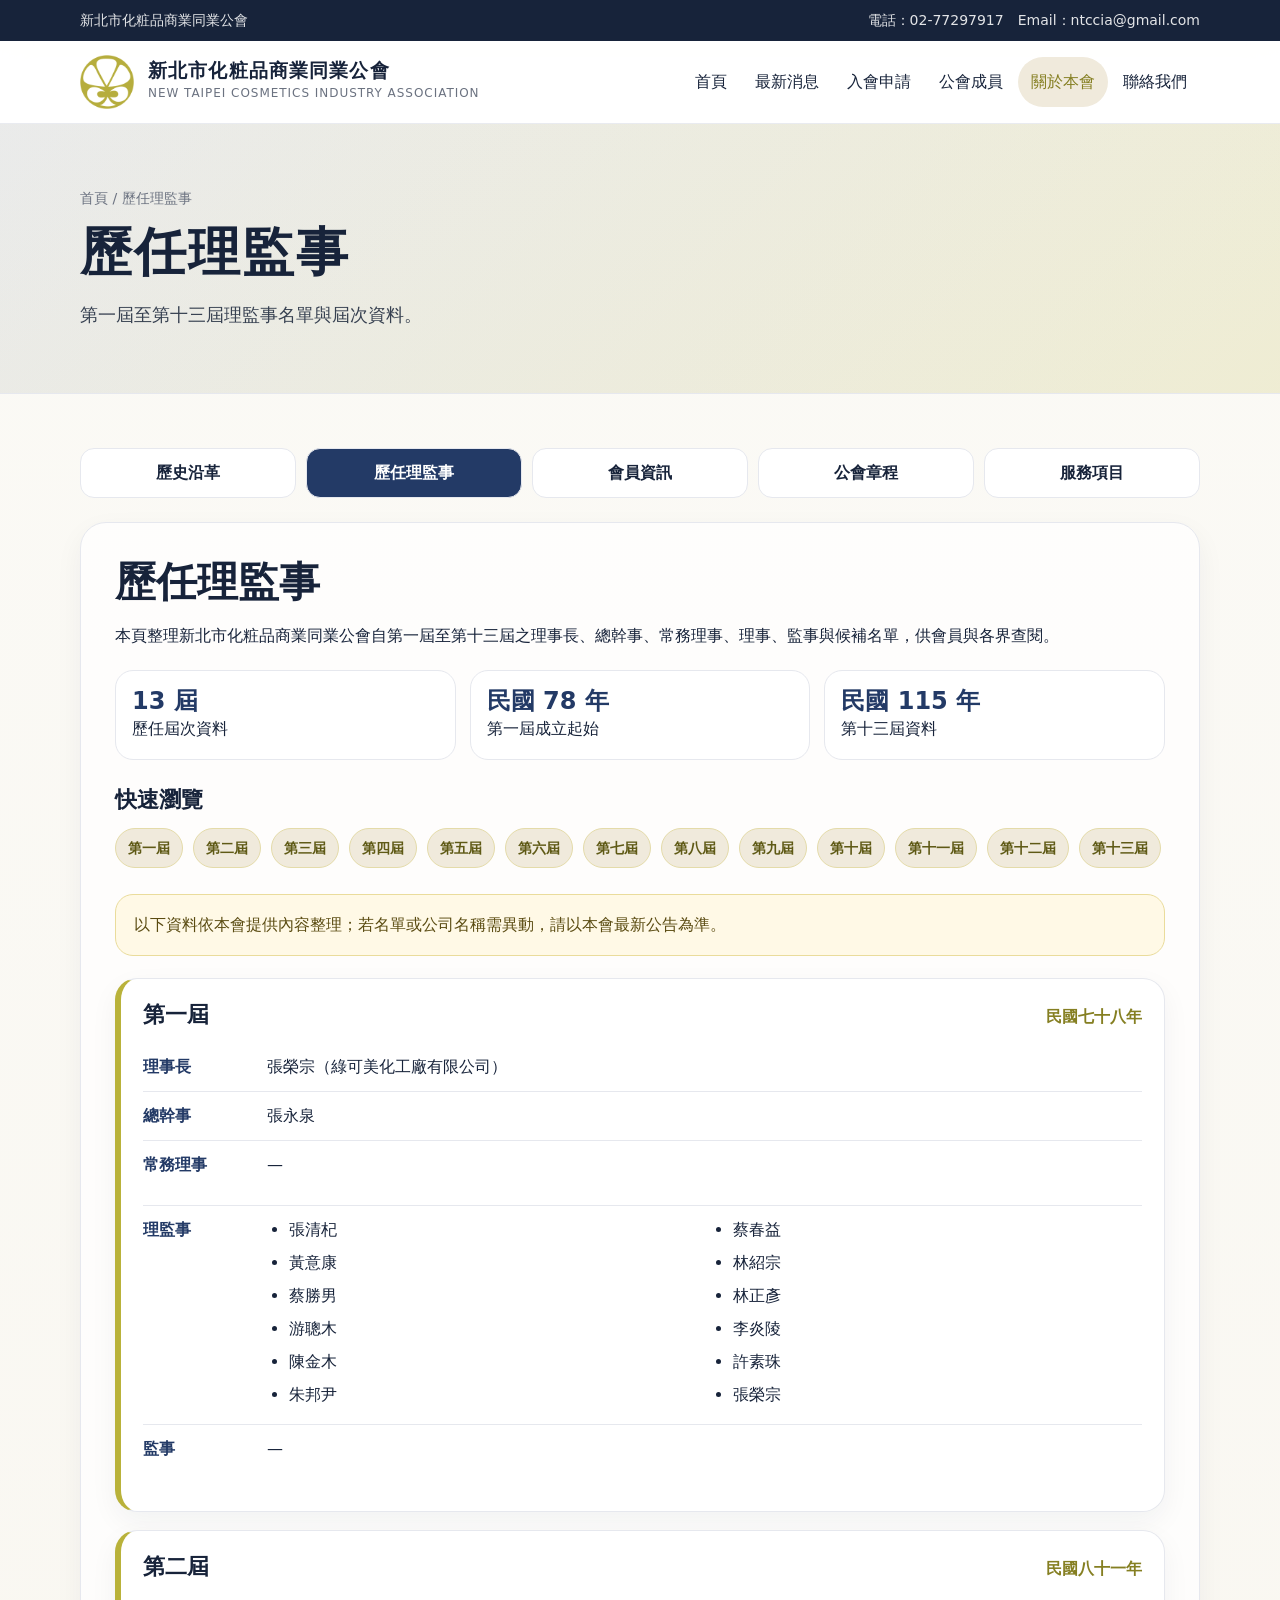
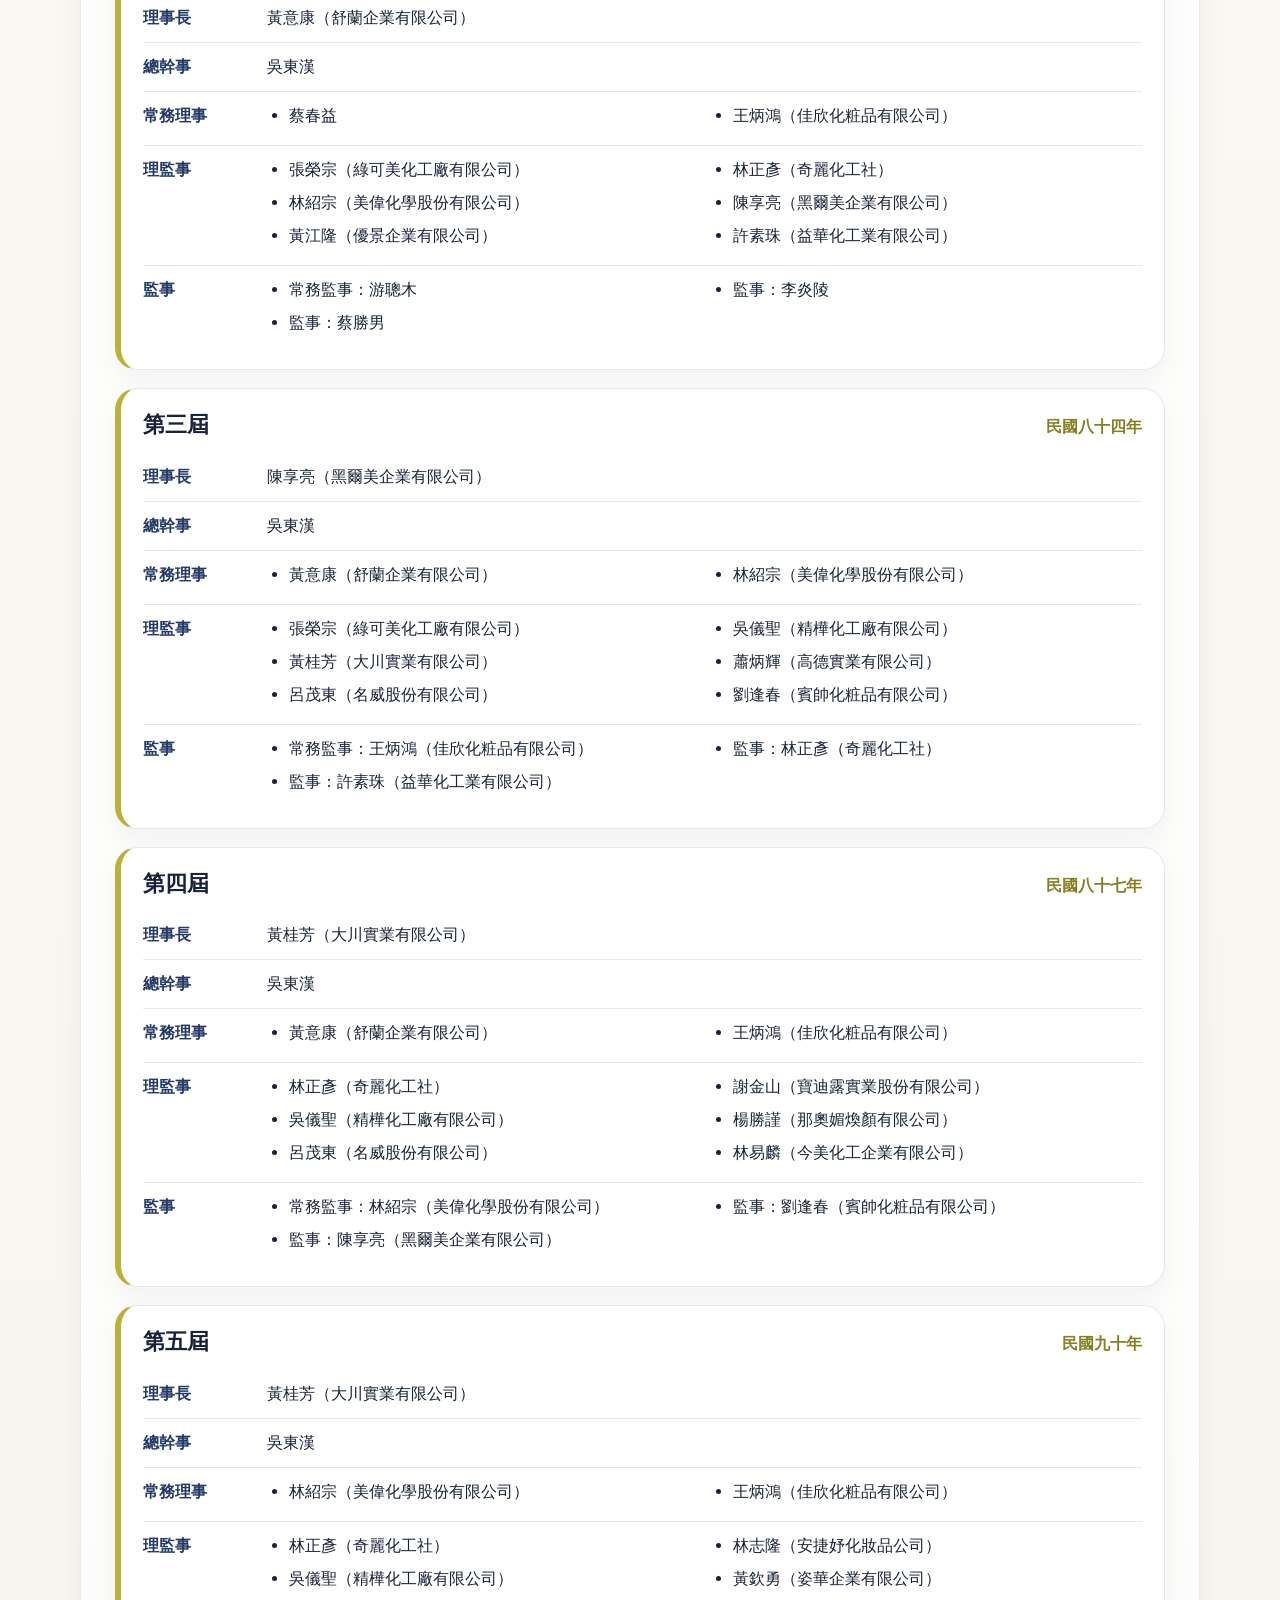
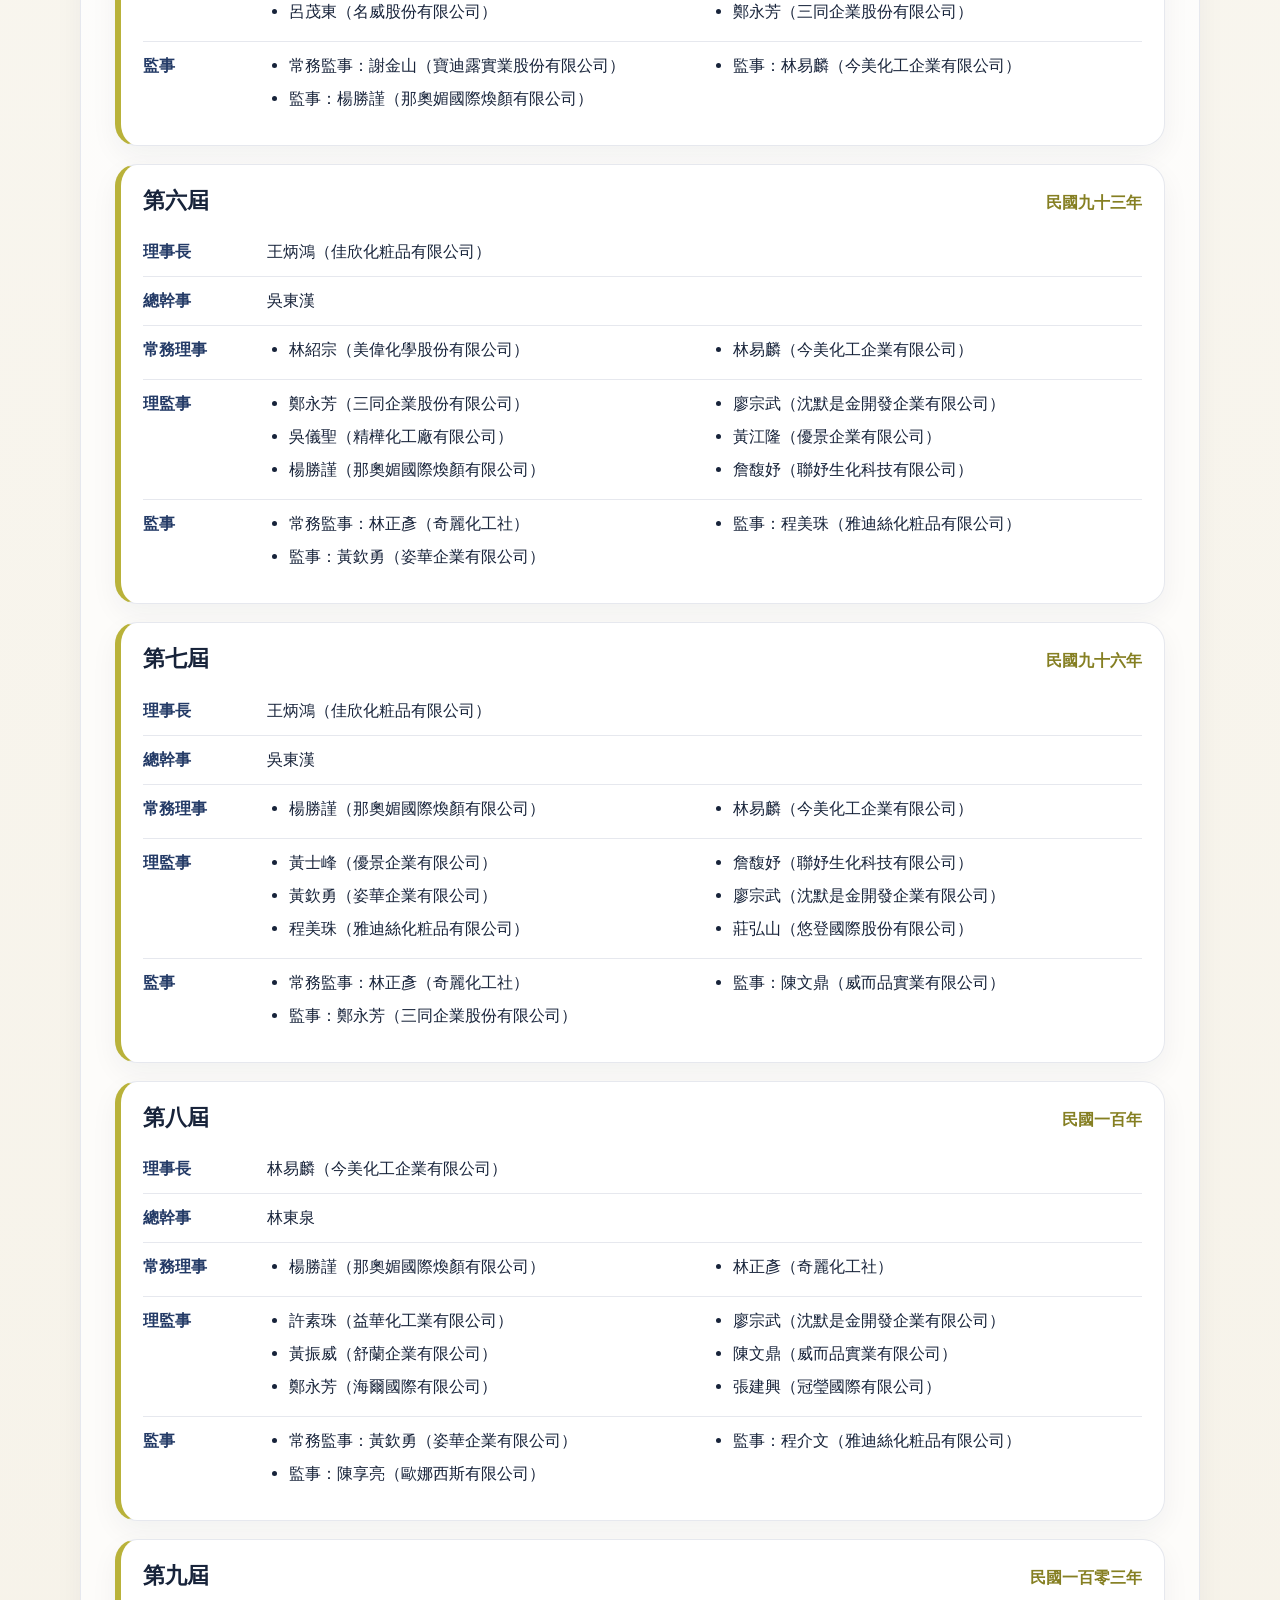
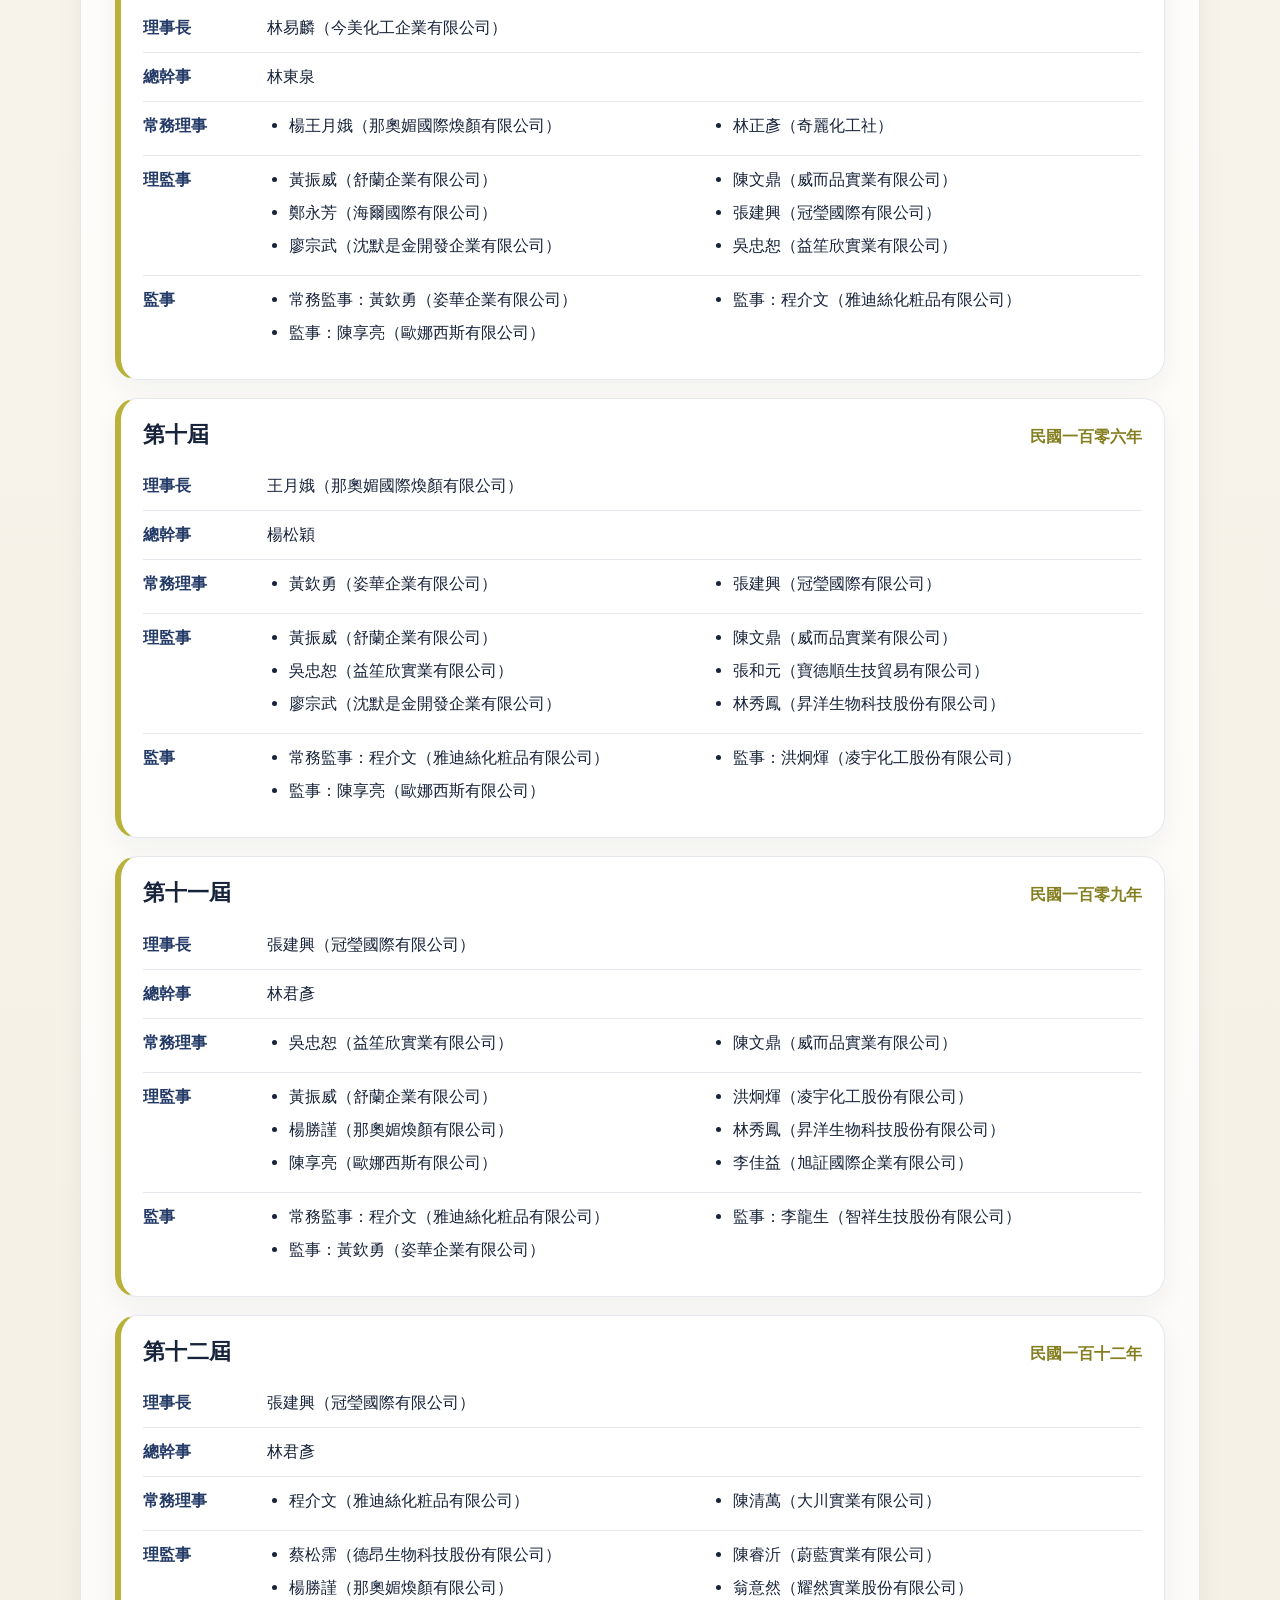
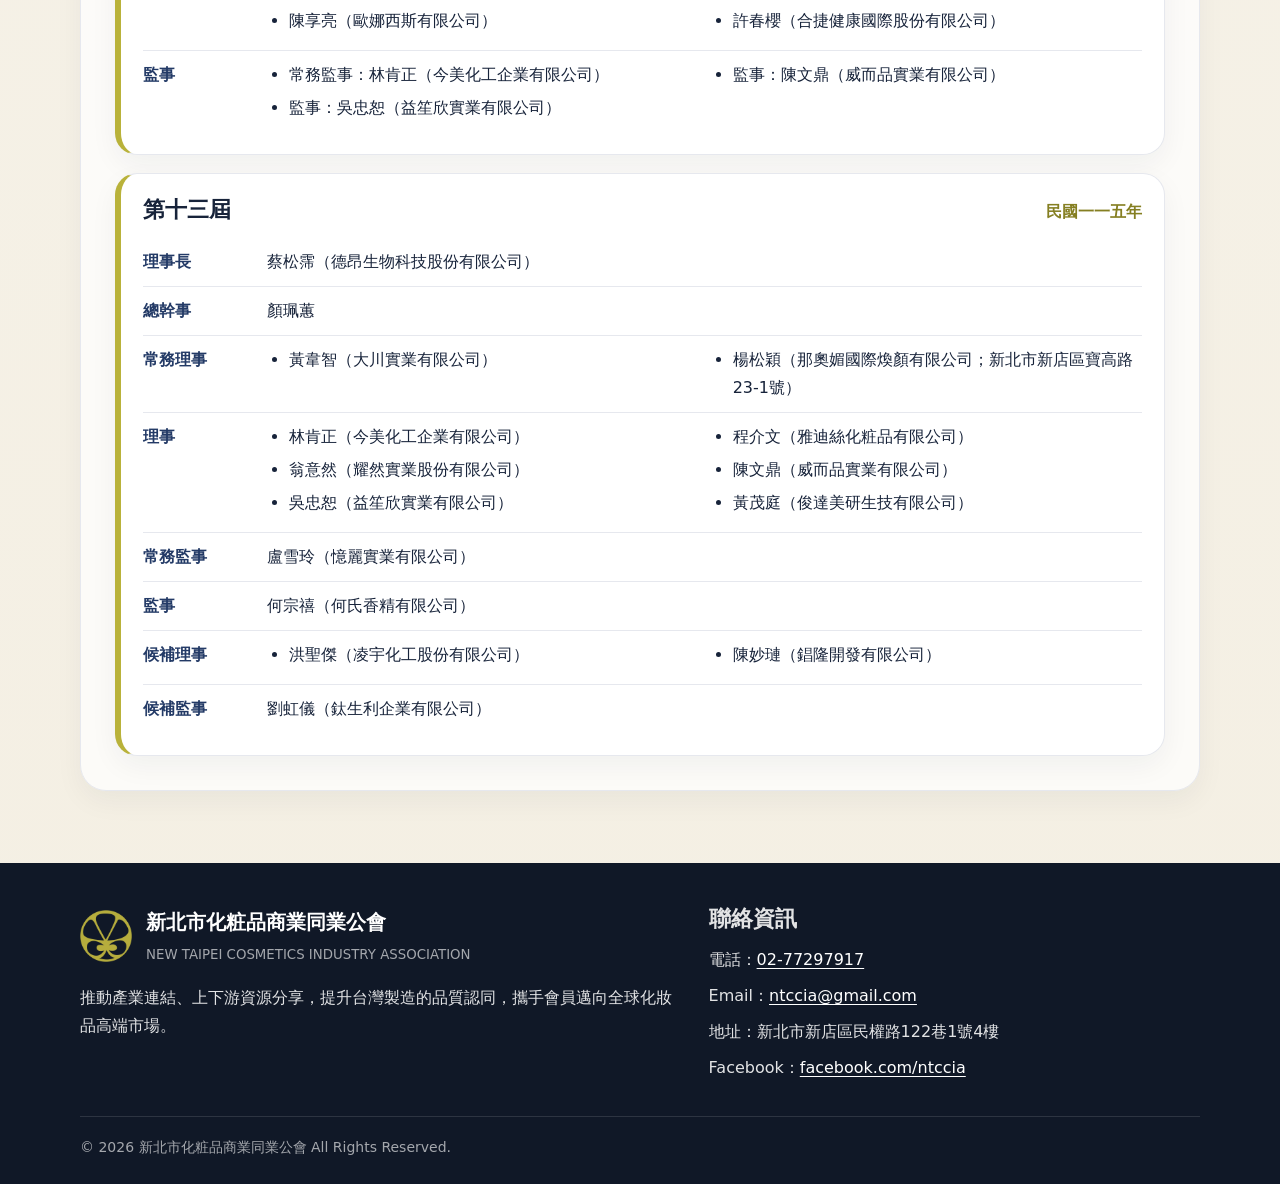
==== commit 8a9c73e0: "Update about-directors.html" ====
--- a/about-directors.html
+++ b/about-directors.html
@@ -70,19 +70,19 @@
   </header>
 
   <main id="main">
-    <section class="page-title"><div class="container"><div class="breadcrumb">首頁 / 歷任理監事</div><h1>歷任理監事</h1><p class="lead">第一屆至第十二屆理監事名單與屆次資料。</p></div></section>
+    <section class="page-title"><div class="container"><div class="breadcrumb">首頁 / 歷任理監事</div><h1>歷任理監事</h1><p class="lead">第一屆至第十三屆理監事名單與屆次資料。</p></div></section>
 <section class="content"><div class="container">
   <div class="about-nav"><a href="about-history.html">歷史沿革</a><a href="about-directors.html" class="active">歷任理監事</a><a href="about-member-info.html">會員資訊</a><a href="about-rules.html">公會章程</a><a href="about-services.html">服務項目</a></div>
   <article class="prose">
     <h2>歷任理監事</h2>
-    <p>本頁整理新北市化粧品商業同業公會自第一屆至第十二屆之理事長、總幹事、常務理事、理監事與監事名單，供會員與各界查閱。</p>
+    <p>本頁整理新北市化粧品商業同業公會自第一屆至第十三屆之理事長、總幹事、常務理事、理事、監事與候補名單，供會員與各界查閱。</p>
     <div class="director-intro">
-      <div class="director-stat"><strong>12 屆</strong><span>歷任屆次資料</span></div>
+      <div class="director-stat"><strong>13 屆</strong><span>歷任屆次資料</span></div>
       <div class="director-stat"><strong>民國 78 年</strong><span>第一屆成立起始</span></div>
-      <div class="director-stat"><strong>民國 112 年</strong><span>第十二屆資料</span></div>
+      <div class="director-stat"><strong>民國 115 年</strong><span>第十三屆資料</span></div>
     </div>
     <h3>快速瀏覽</h3>
-    <div class="term-toc"><a href="#term-1">第一屆</a><a href="#term-2">第二屆</a><a href="#term-3">第三屆</a><a href="#term-4">第四屆</a><a href="#term-5">第五屆</a><a href="#term-6">第六屆</a><a href="#term-7">第七屆</a><a href="#term-8">第八屆</a><a href="#term-9">第九屆</a><a href="#term-10">第十屆</a><a href="#term-11">第十一屆</a><a href="#term-12">第十二屆</a></div>
+    <div class="term-toc"><a href="#term-1">第一屆</a><a href="#term-2">第二屆</a><a href="#term-3">第三屆</a><a href="#term-4">第四屆</a><a href="#term-5">第五屆</a><a href="#term-6">第六屆</a><a href="#term-7">第七屆</a><a href="#term-8">第八屆</a><a href="#term-9">第九屆</a><a href="#term-10">第十屆</a><a href="#term-11">第十一屆</a><a href="#term-12">第十二屆</a><a href="#term-13">第十三屆</a></div>
     <div class="notice">以下資料依本會提供內容整理；若名單或公司名稱需異動，請以本會最新公告為準。</div>
     <div class="director-list">
     <section class="director-card" id="term-1">
@@ -203,6 +203,19 @@
         <div class="role-row"><dt>常務理事</dt><dd><ul class="people-list"><li>程介文（雅迪絲化粧品有限公司）</li><li>陳清萬（大川實業有限公司）</li></ul></dd></div>
         <div class="role-row"><dt>理監事</dt><dd><ul class="people-list"><li>蔡松霈（德昂生物科技股份有限公司）</li><li>楊勝謹（那奧媚煥顏有限公司）</li><li>陳享亮（歐娜西斯有限公司）</li><li>陳睿沂（蔚藍實業有限公司）</li><li>翁意然（耀然實業股份有限公司）</li><li>許春櫻（合捷健康國際股份有限公司）</li></ul></dd></div>
         <div class="role-row"><dt>監事</dt><dd><ul class="people-list"><li>常務監事：林肯正（今美化工企業有限公司）</li><li>監事：吳忠恕（益笙欣實業有限公司）</li><li>監事：陳文鼎（威而品實業有限公司）</li></ul></dd></div>
+      </dl>
+    </section>
+    <section class="director-card" id="term-13">
+      <h3>第十三屆<span>民國一一五年</span></h3>
+      <dl class="role-list">
+        <div class="role-row"><dt>理事長</dt><dd>蔡松霈（德昂生物科技股份有限公司）</dd></div>
+        <div class="role-row"><dt>總幹事</dt><dd>顏珮蕙</dd></div>
+        <div class="role-row"><dt>常務理事</dt><dd><ul class="people-list"><li>黃韋智（大川實業有限公司）</li><li>楊松穎（那奧媚國際煥顏有限公司；新北市新店區寶高路23-1號）</li></ul></dd></div>
+        <div class="role-row"><dt>理事</dt><dd><ul class="people-list"><li>林肯正（今美化工企業有限公司）</li><li>翁意然（耀然實業股份有限公司）</li><li>吳忠恕（益笙欣實業有限公司）</li><li>程介文（雅迪絲化粧品有限公司）</li><li>陳文鼎（威而品實業有限公司）</li><li>黃茂庭（俊達美研生技有限公司）</li></ul></dd></div>
+        <div class="role-row"><dt>常務監事</dt><dd>盧雪玲（憶麗實業有限公司）</dd></div>
+        <div class="role-row"><dt>監事</dt><dd>何宗禧（何氏香精有限公司）</dd></div>
+        <div class="role-row"><dt>候補理事</dt><dd><ul class="people-list"><li>洪聖傑（凌宇化工股份有限公司）</li><li>陳妙璉（錩隆開發有限公司）</li></ul></dd></div>
+        <div class="role-row"><dt>候補監事</dt><dd>劉虹儀（鈦生利企業有限公司）</dd></div>
       </dl>
     </section>
     </div>
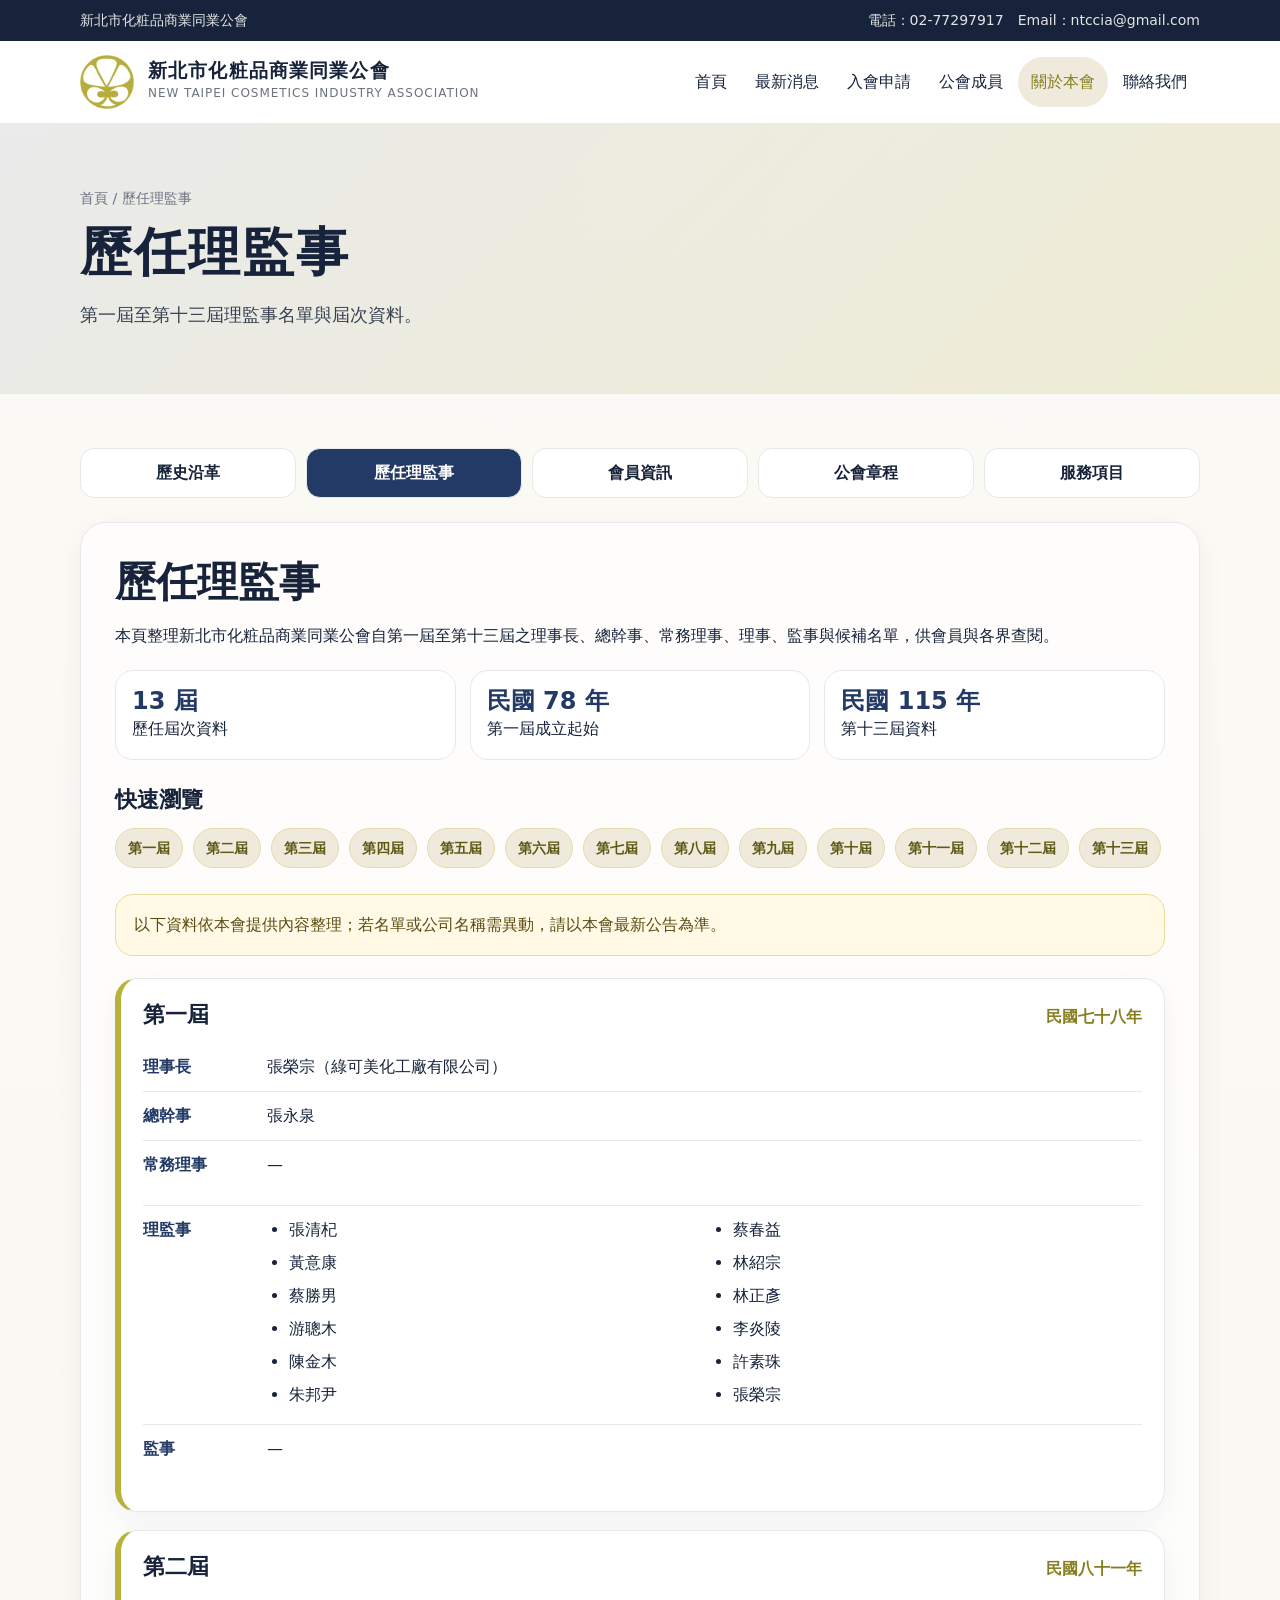
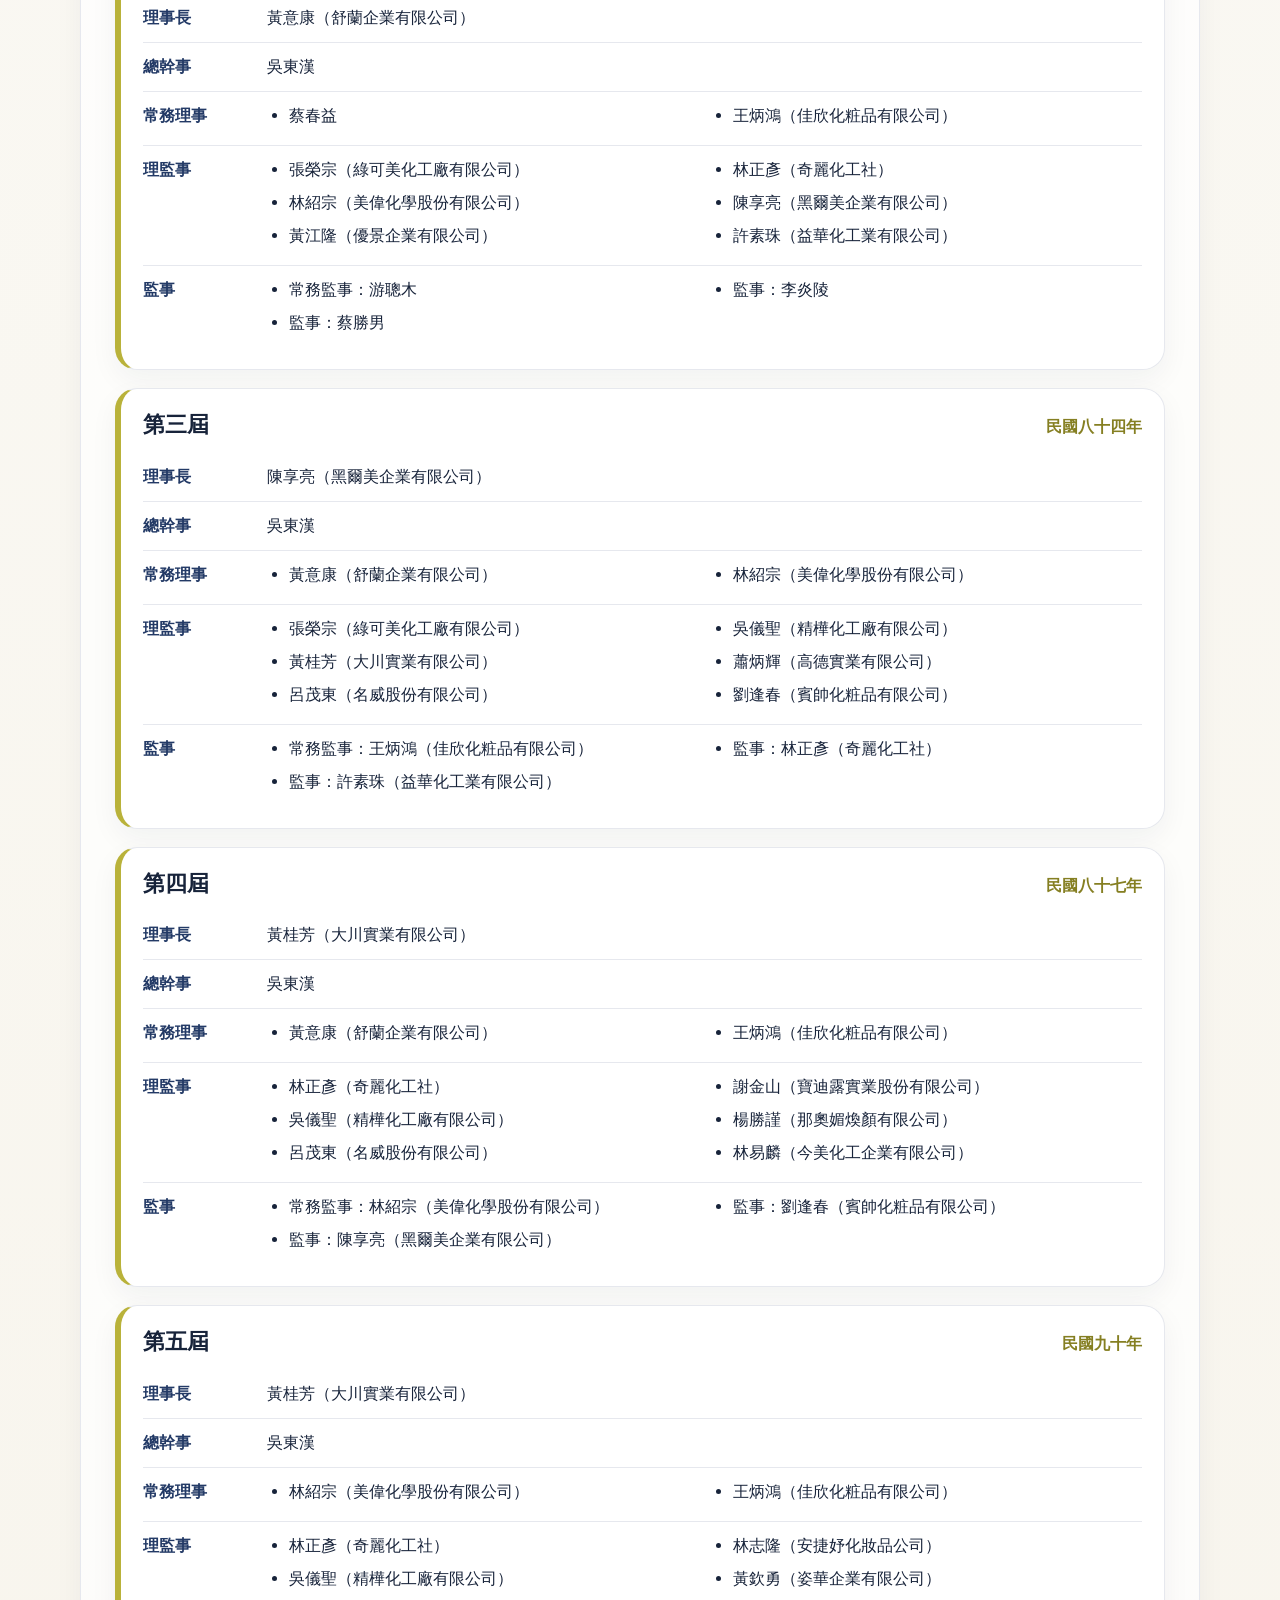
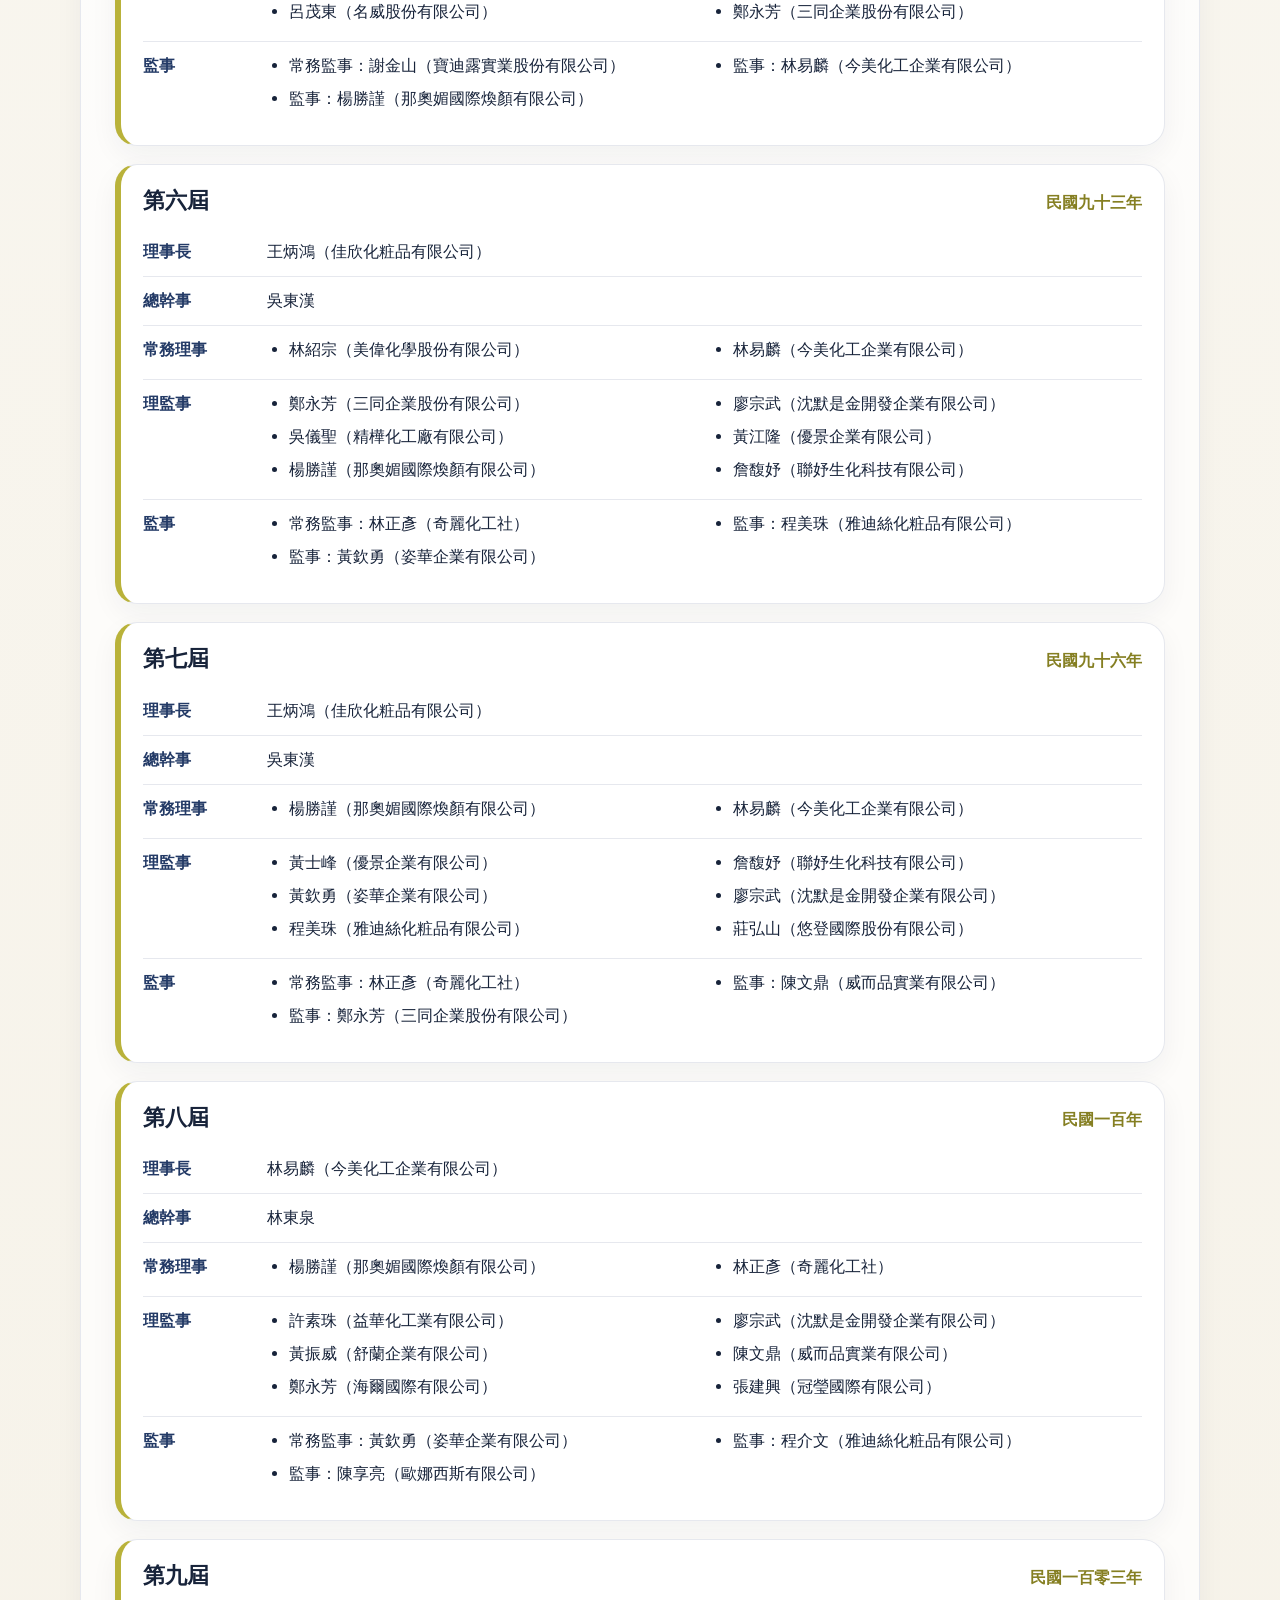
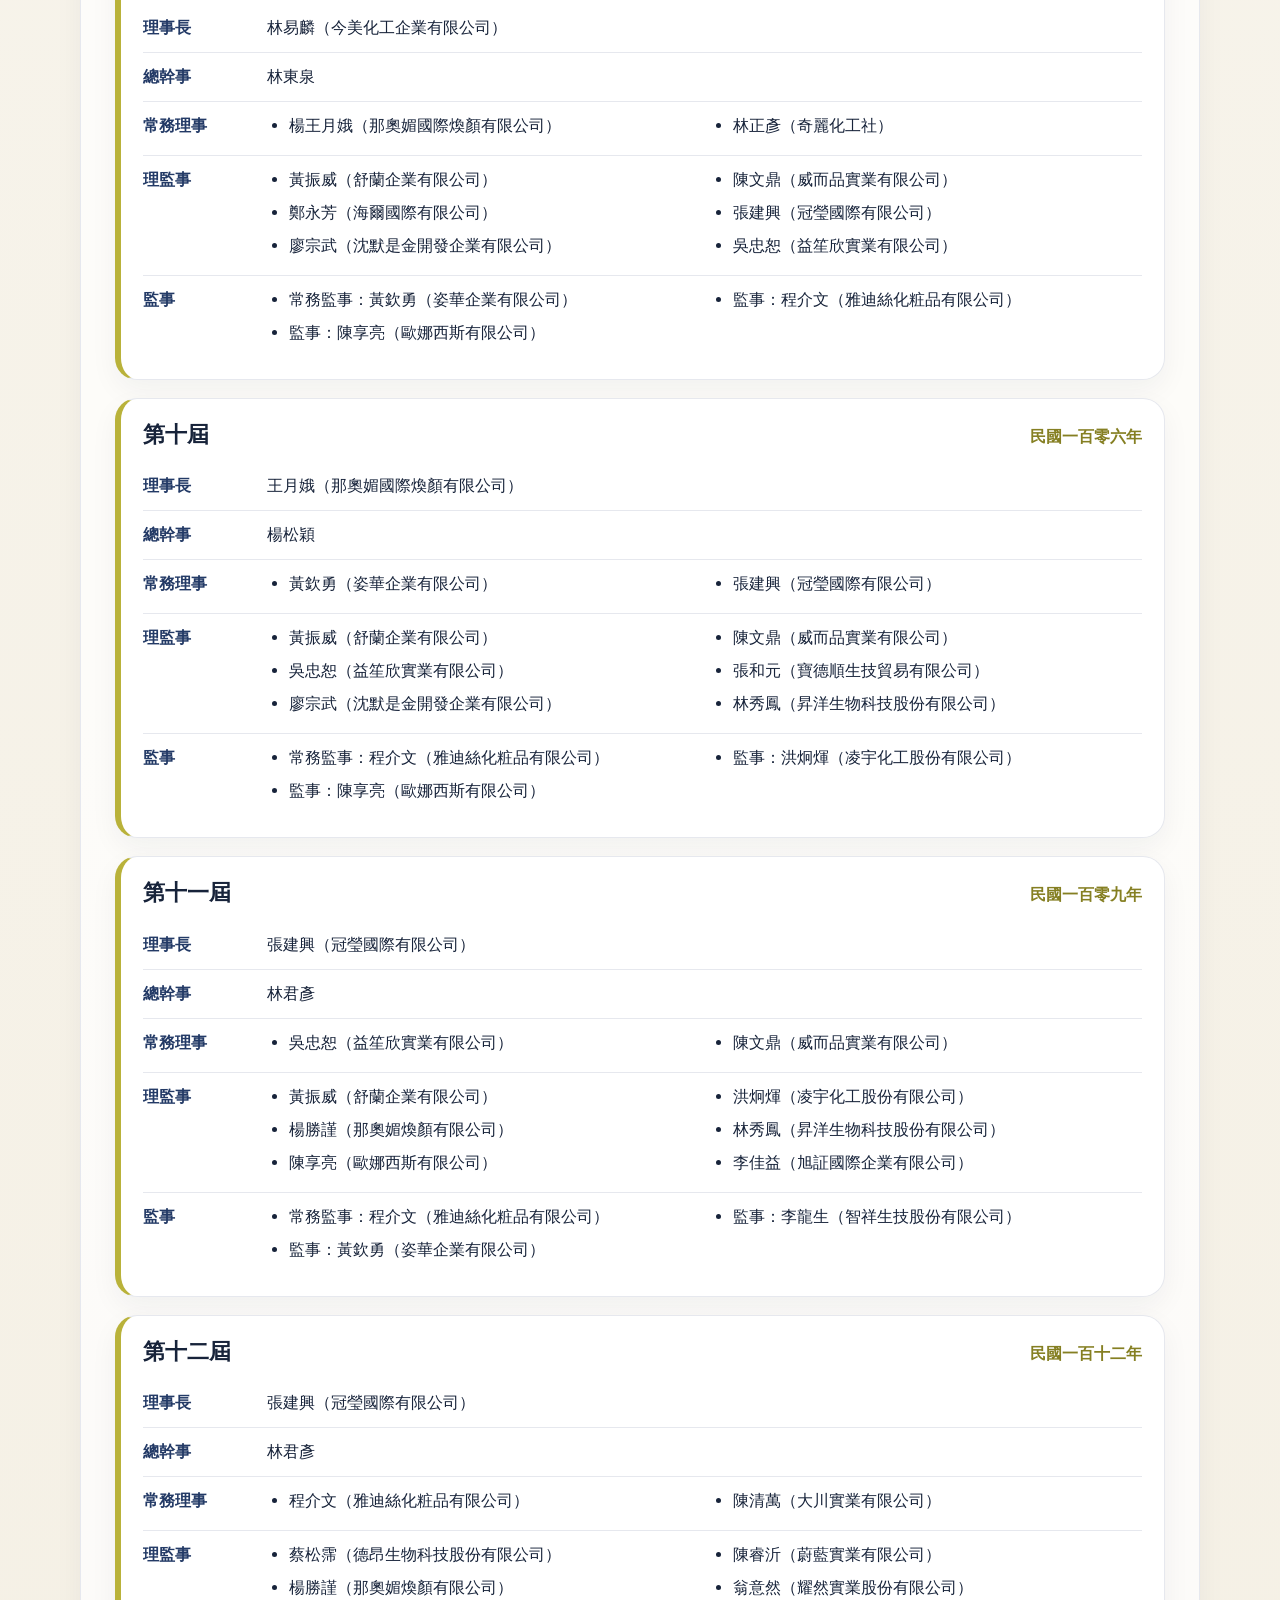
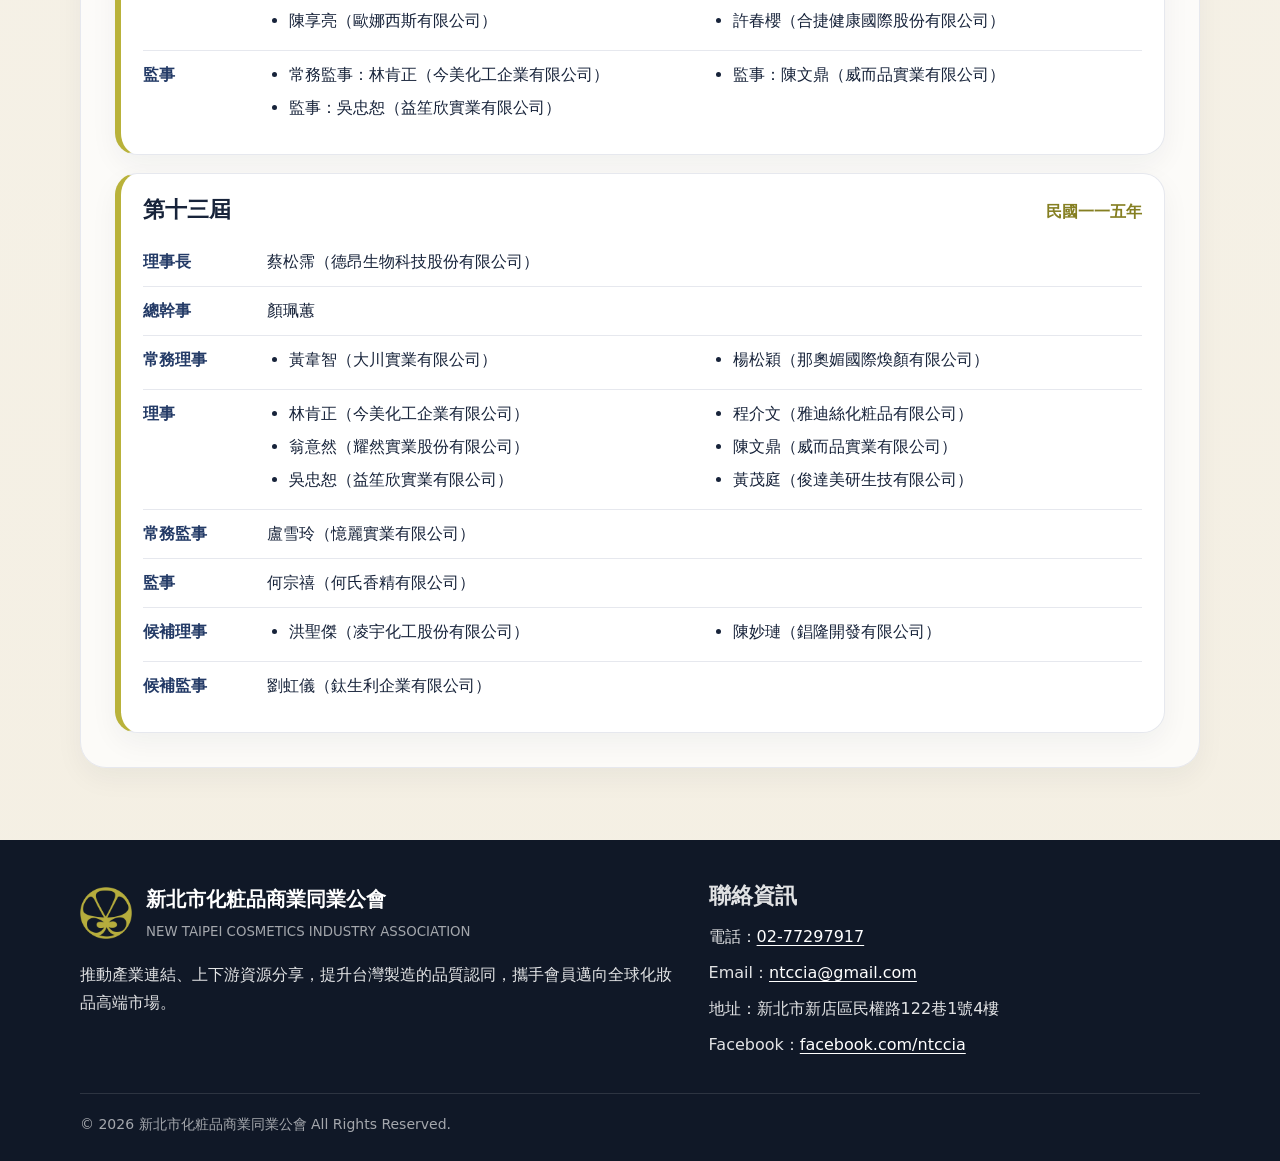
==== commit a60b94b2: "Update about-directors.html" ====
--- a/about-directors.html
+++ b/about-directors.html
@@ -210,7 +210,7 @@
       <dl class="role-list">
         <div class="role-row"><dt>理事長</dt><dd>蔡松霈（德昂生物科技股份有限公司）</dd></div>
         <div class="role-row"><dt>總幹事</dt><dd>顏珮蕙</dd></div>
-        <div class="role-row"><dt>常務理事</dt><dd><ul class="people-list"><li>黃韋智（大川實業有限公司）</li><li>楊松穎（那奧媚國際煥顏有限公司；新北市新店區寶高路23-1號）</li></ul></dd></div>
+        <div class="role-row"><dt>常務理事</dt><dd><ul class="people-list"><li>黃韋智（大川實業有限公司）</li><li>楊松穎（那奧媚國際煥顏有限公司）</li></ul></dd></div>
         <div class="role-row"><dt>理事</dt><dd><ul class="people-list"><li>林肯正（今美化工企業有限公司）</li><li>翁意然（耀然實業股份有限公司）</li><li>吳忠恕（益笙欣實業有限公司）</li><li>程介文（雅迪絲化粧品有限公司）</li><li>陳文鼎（威而品實業有限公司）</li><li>黃茂庭（俊達美研生技有限公司）</li></ul></dd></div>
         <div class="role-row"><dt>常務監事</dt><dd>盧雪玲（憶麗實業有限公司）</dd></div>
         <div class="role-row"><dt>監事</dt><dd>何宗禧（何氏香精有限公司）</dd></div>
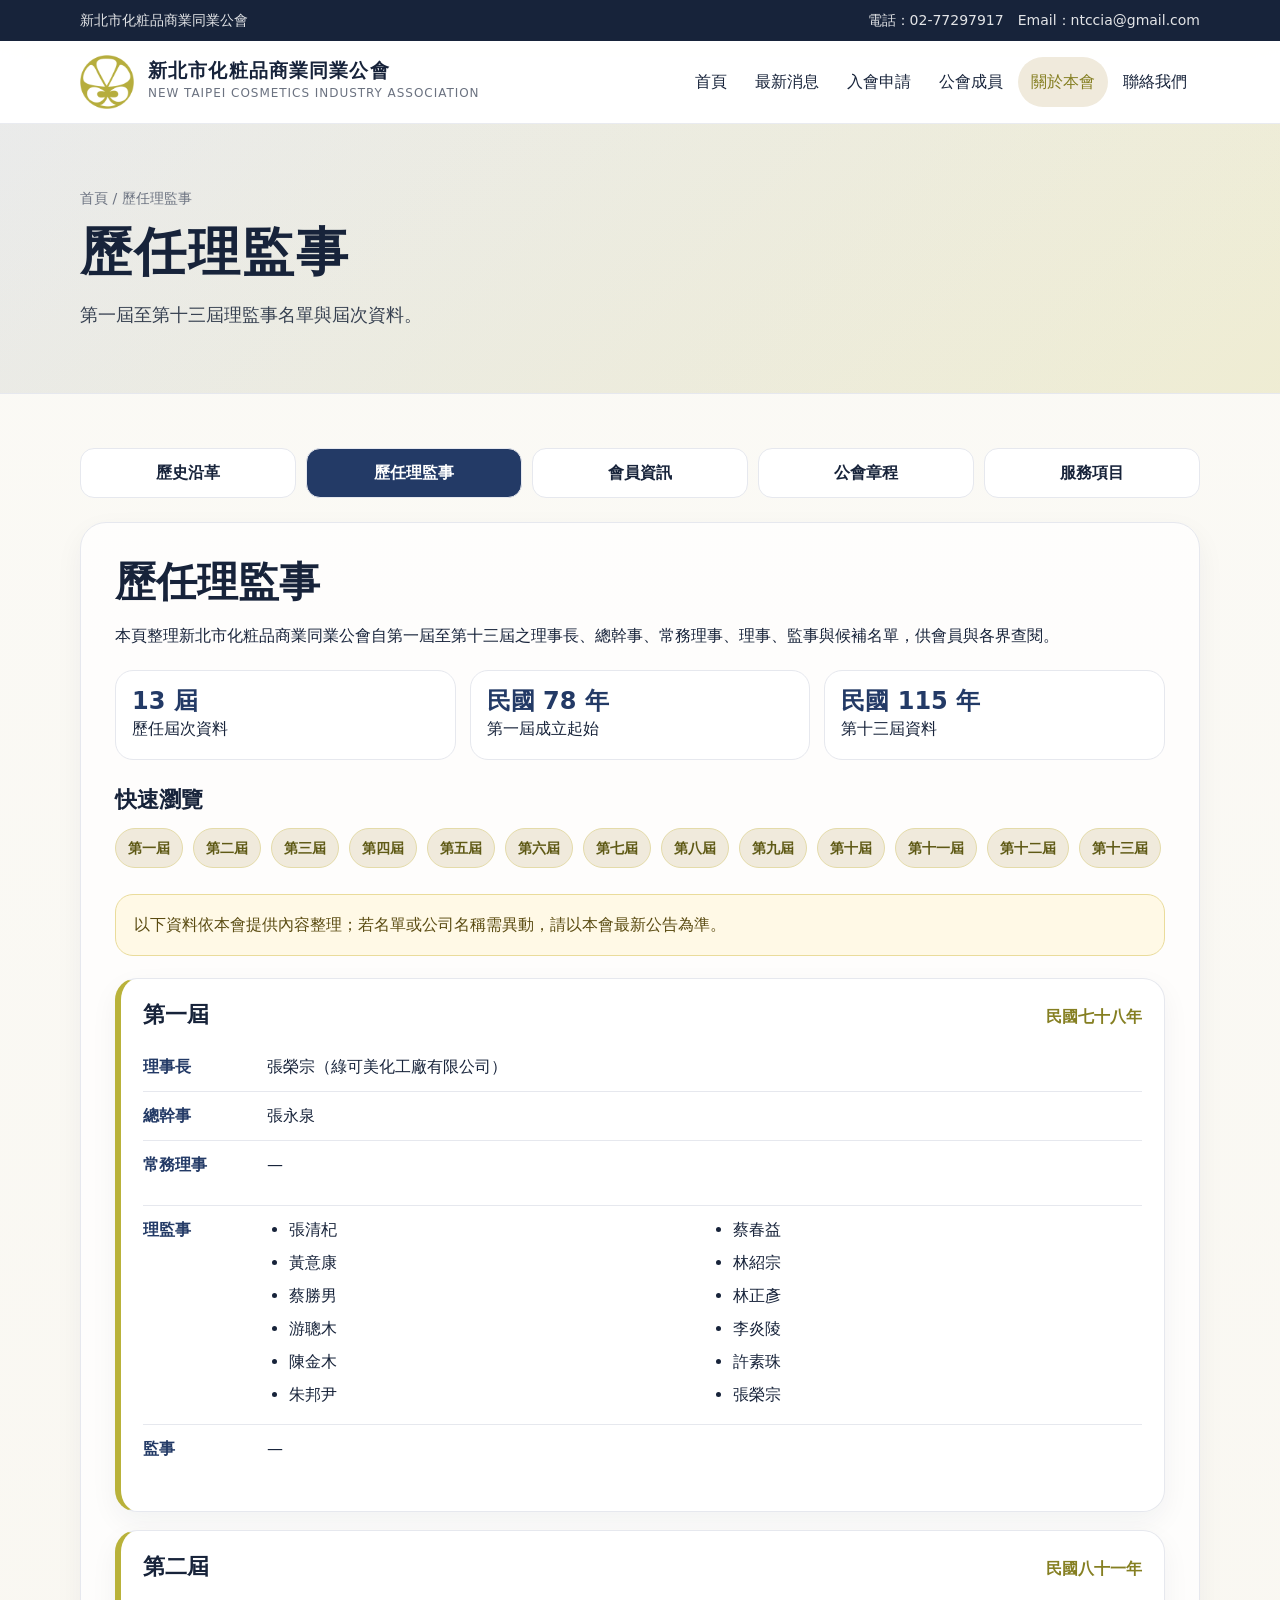
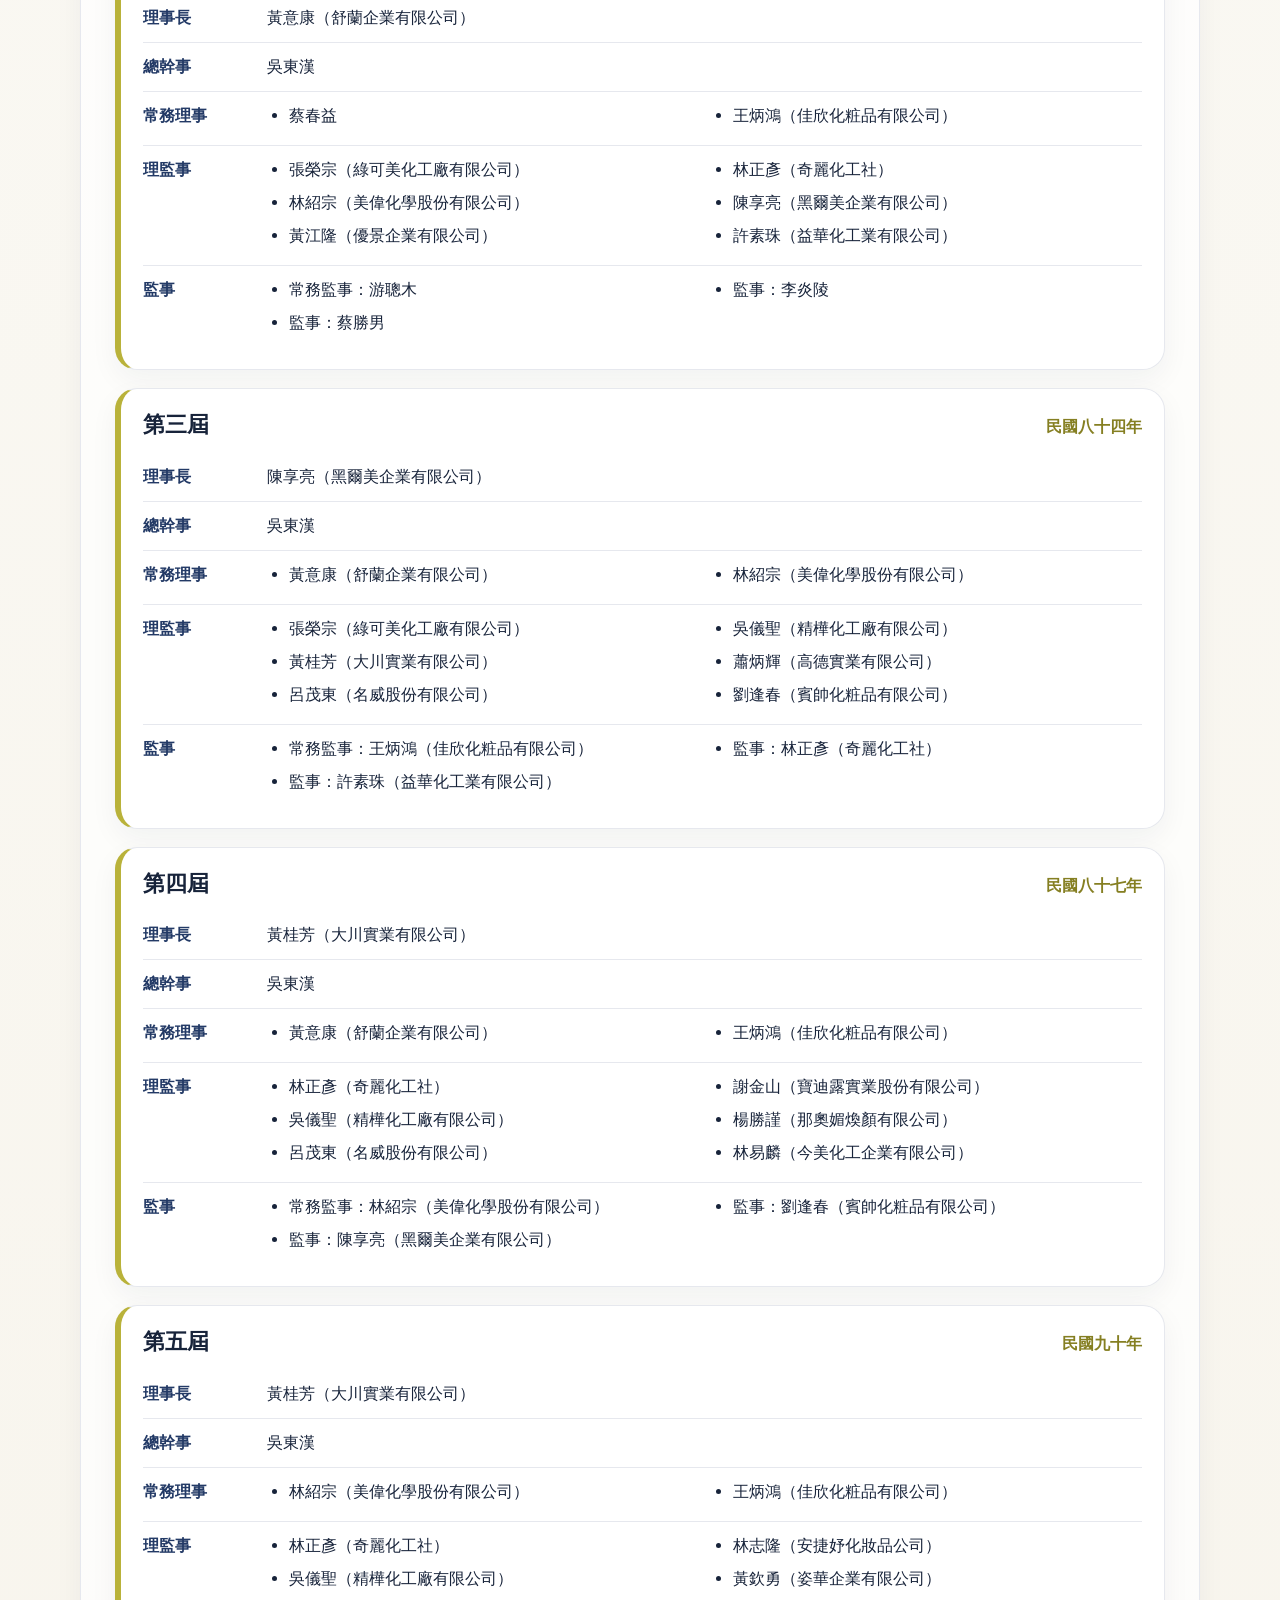
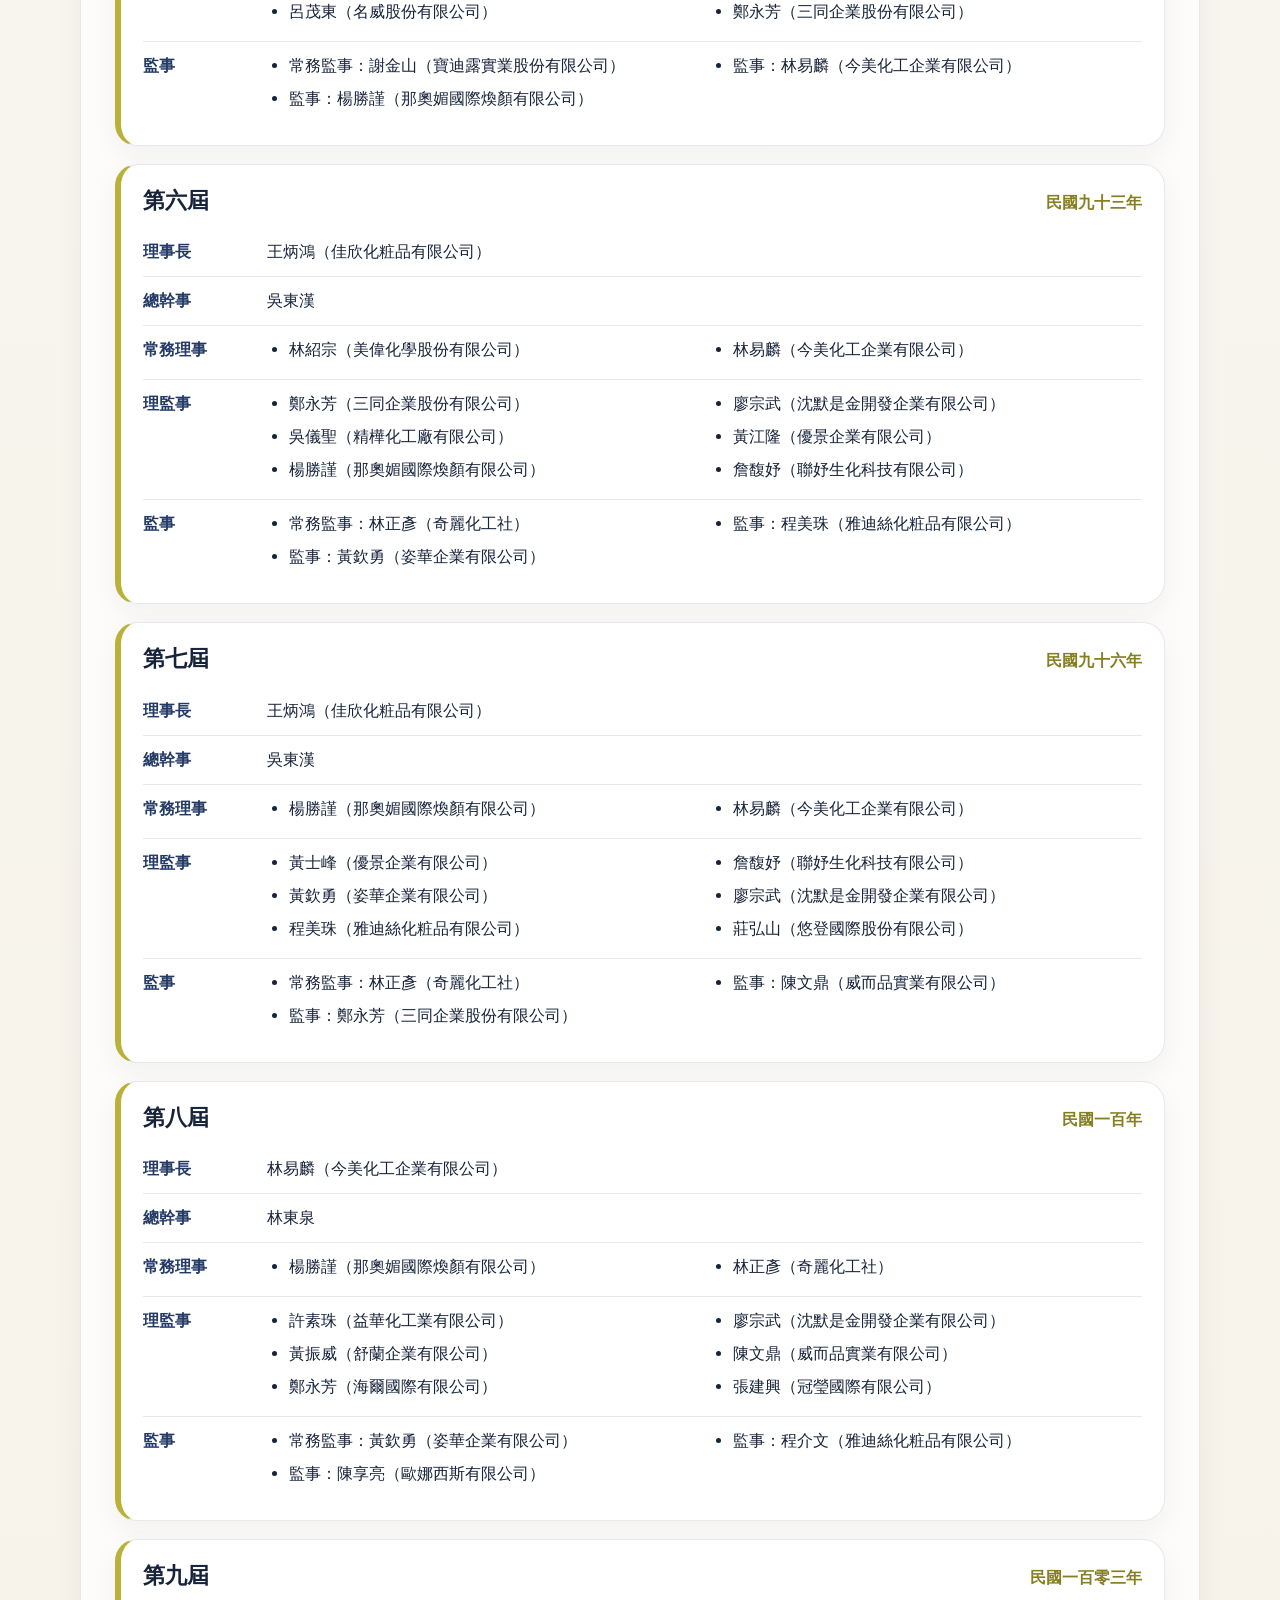
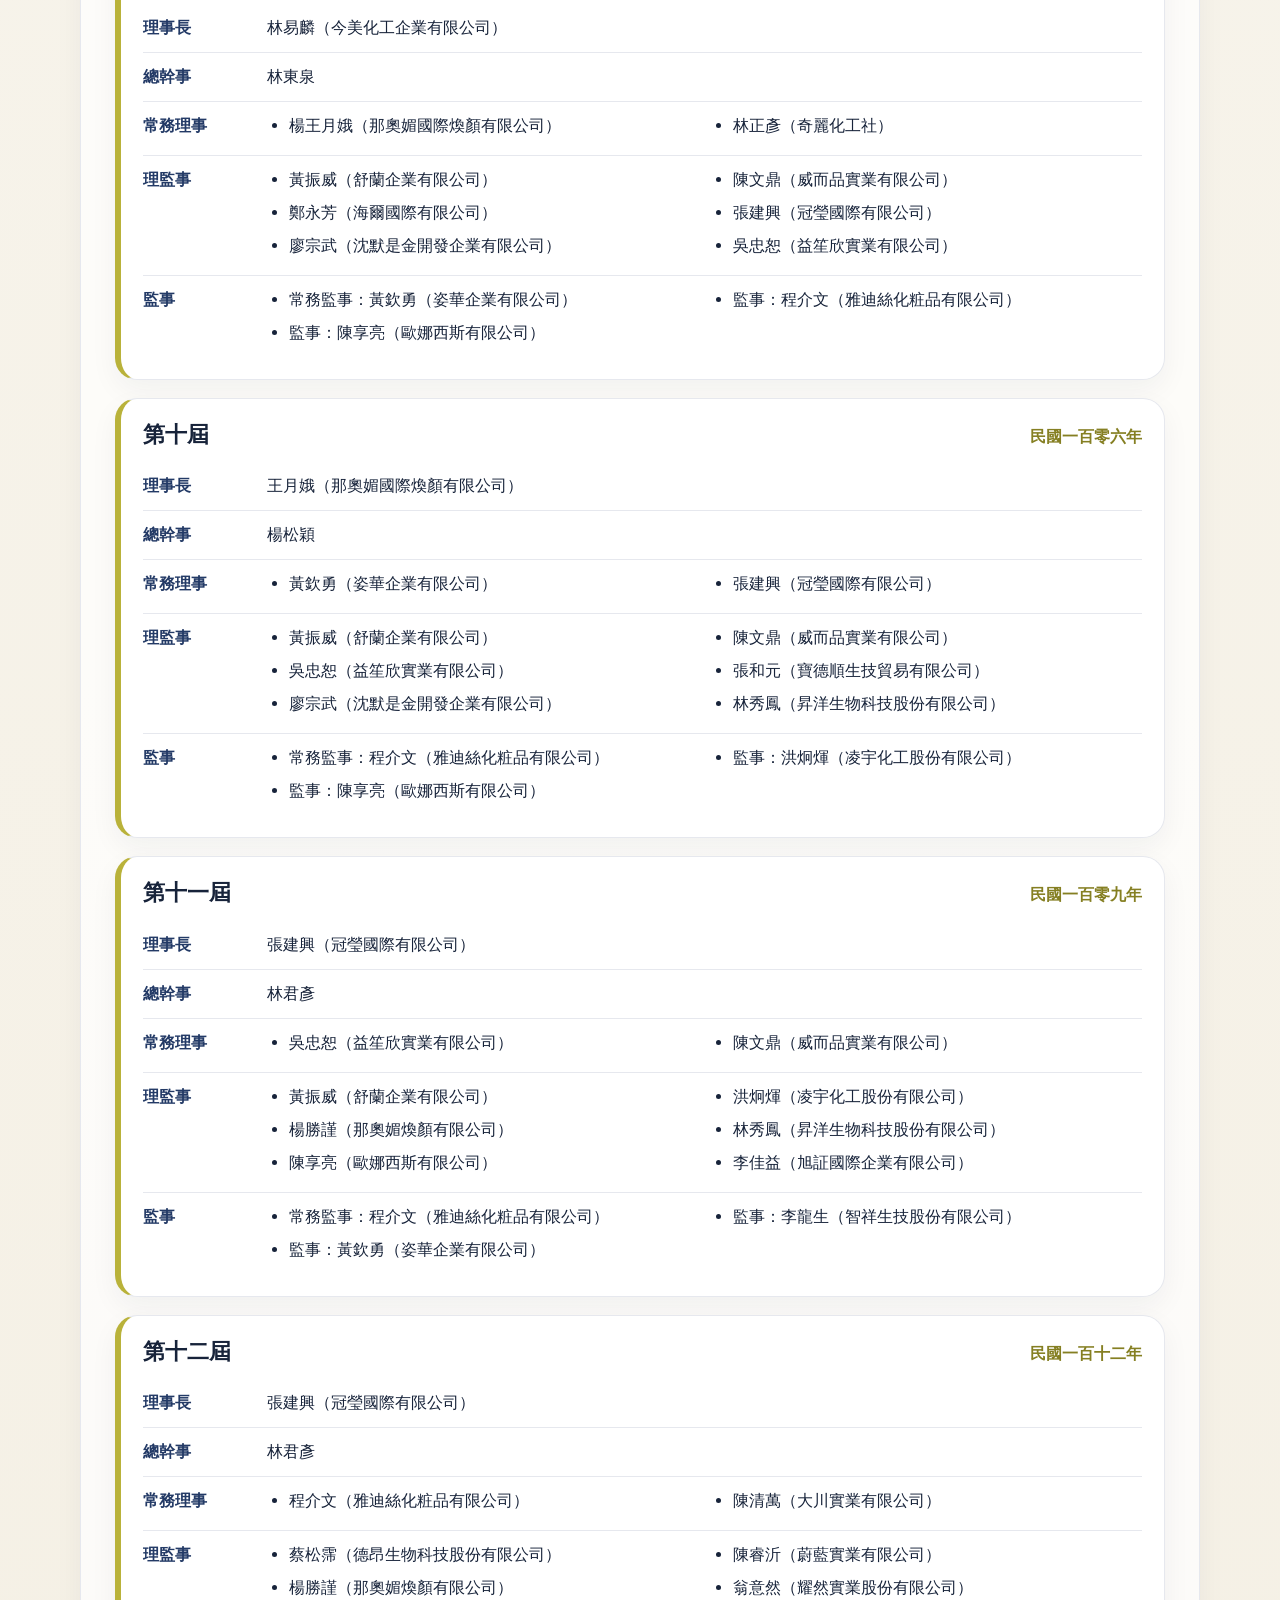
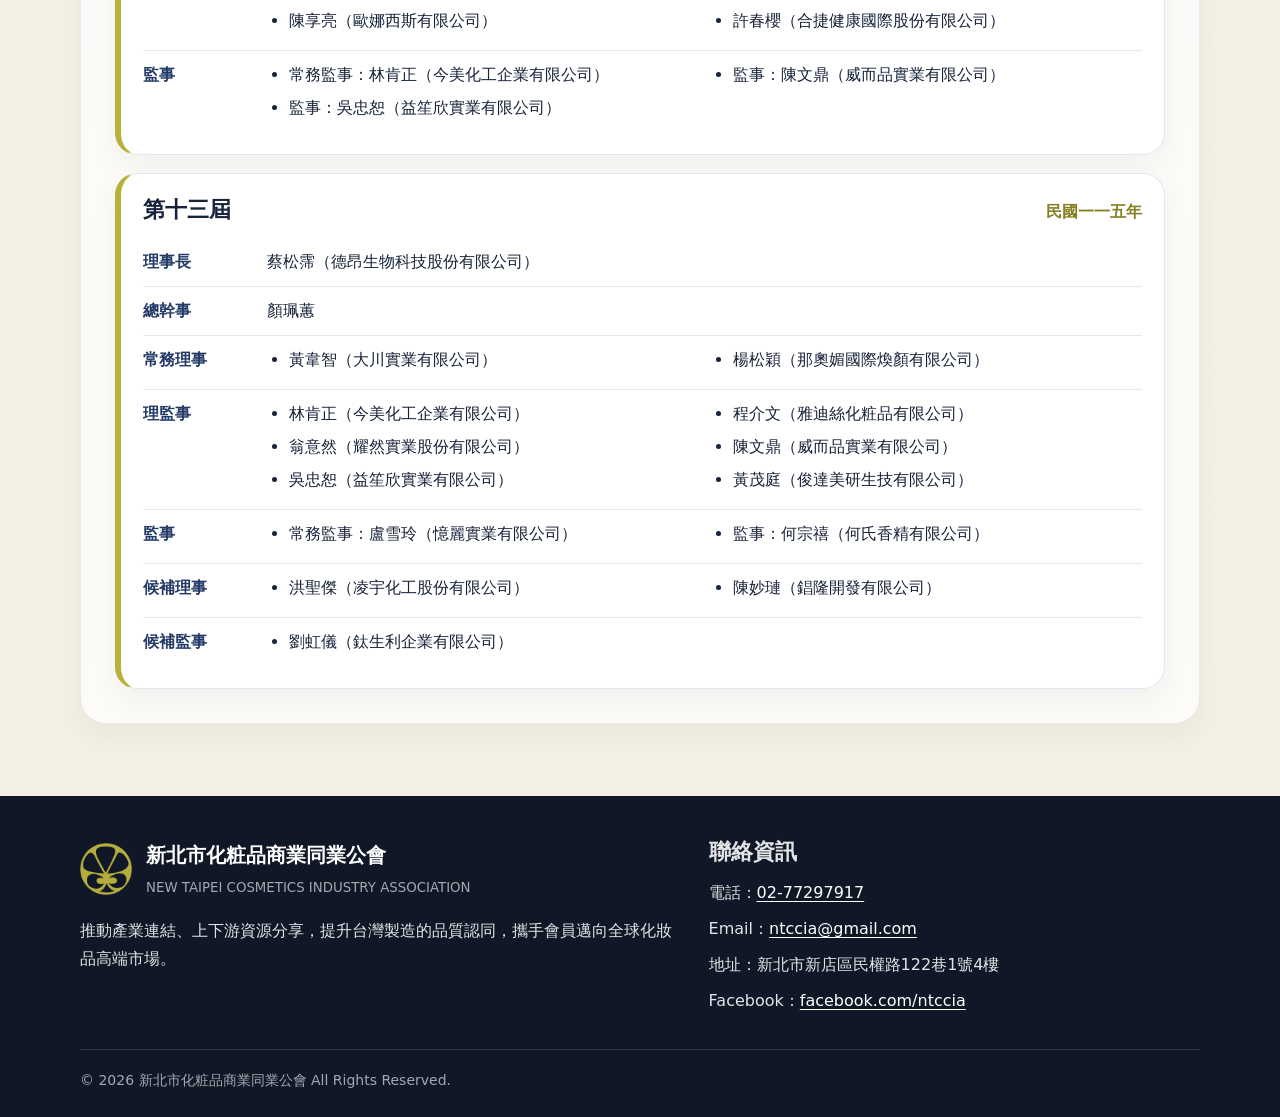
==== commit e7941787: "Update about-directors.html" ====
--- a/about-directors.html
+++ b/about-directors.html
@@ -211,11 +211,10 @@
         <div class="role-row"><dt>理事長</dt><dd>蔡松霈（德昂生物科技股份有限公司）</dd></div>
         <div class="role-row"><dt>總幹事</dt><dd>顏珮蕙</dd></div>
         <div class="role-row"><dt>常務理事</dt><dd><ul class="people-list"><li>黃韋智（大川實業有限公司）</li><li>楊松穎（那奧媚國際煥顏有限公司）</li></ul></dd></div>
-        <div class="role-row"><dt>理事</dt><dd><ul class="people-list"><li>林肯正（今美化工企業有限公司）</li><li>翁意然（耀然實業股份有限公司）</li><li>吳忠恕（益笙欣實業有限公司）</li><li>程介文（雅迪絲化粧品有限公司）</li><li>陳文鼎（威而品實業有限公司）</li><li>黃茂庭（俊達美研生技有限公司）</li></ul></dd></div>
-        <div class="role-row"><dt>常務監事</dt><dd>盧雪玲（憶麗實業有限公司）</dd></div>
-        <div class="role-row"><dt>監事</dt><dd>何宗禧（何氏香精有限公司）</dd></div>
+        <div class="role-row"><dt>理監事</dt><dd><ul class="people-list"><li>林肯正（今美化工企業有限公司）</li><li>翁意然（耀然實業股份有限公司）</li><li>吳忠恕（益笙欣實業有限公司）</li><li>程介文（雅迪絲化粧品有限公司）</li><li>陳文鼎（威而品實業有限公司）</li><li>黃茂庭（俊達美研生技有限公司）</li></ul></dd></div>
+        <div class="role-row"><dt>監事</dt><dd><ul class="people-list"><li>常務監事：盧雪玲（憶麗實業有限公司）</li><li>監事：何宗禧（何氏香精有限公司）</li></ul></dd></div>
         <div class="role-row"><dt>候補理事</dt><dd><ul class="people-list"><li>洪聖傑（凌宇化工股份有限公司）</li><li>陳妙璉（錩隆開發有限公司）</li></ul></dd></div>
-        <div class="role-row"><dt>候補監事</dt><dd>劉虹儀（鈦生利企業有限公司）</dd></div>
+        <div class="role-row"><dt>候補監事</dt><dd><ul class="people-list"><li>劉虹儀（鈦生利企業有限公司）</li></ul></dd></div>
       </dl>
     </section>
     </div>
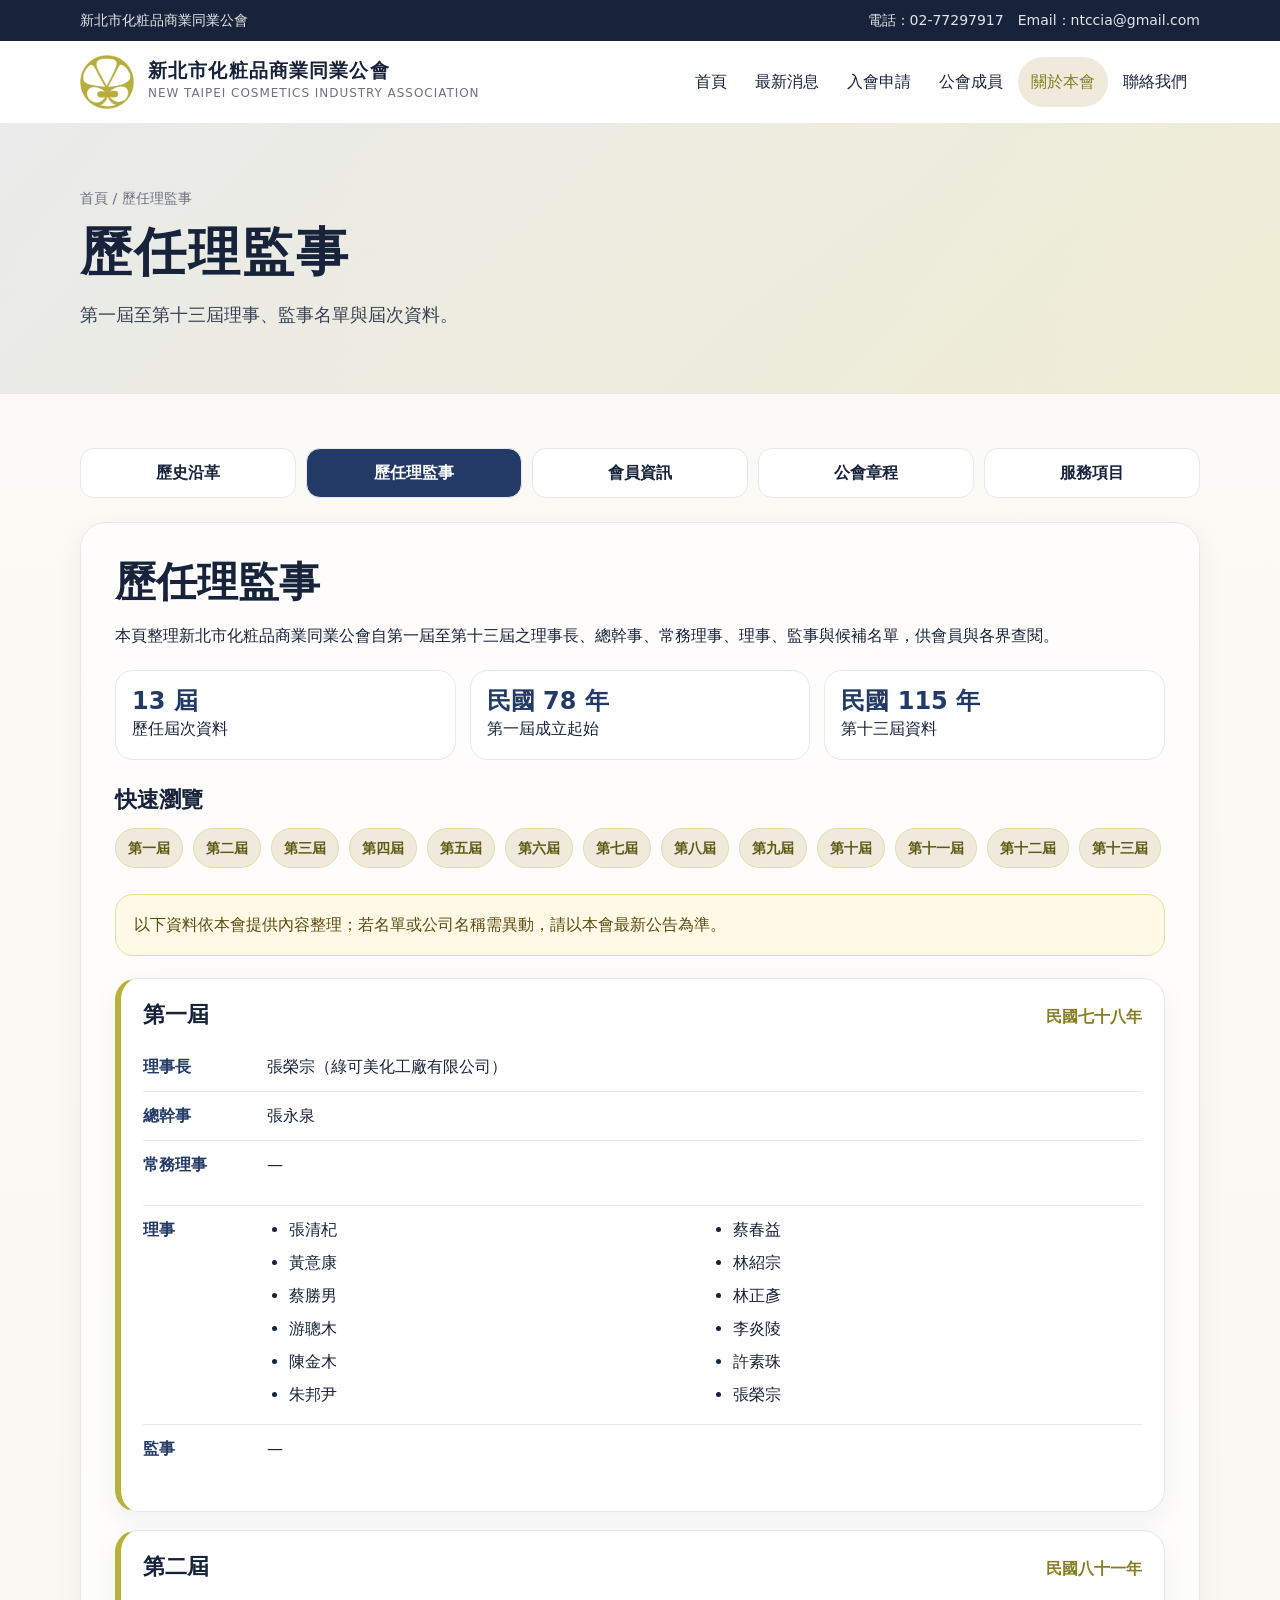
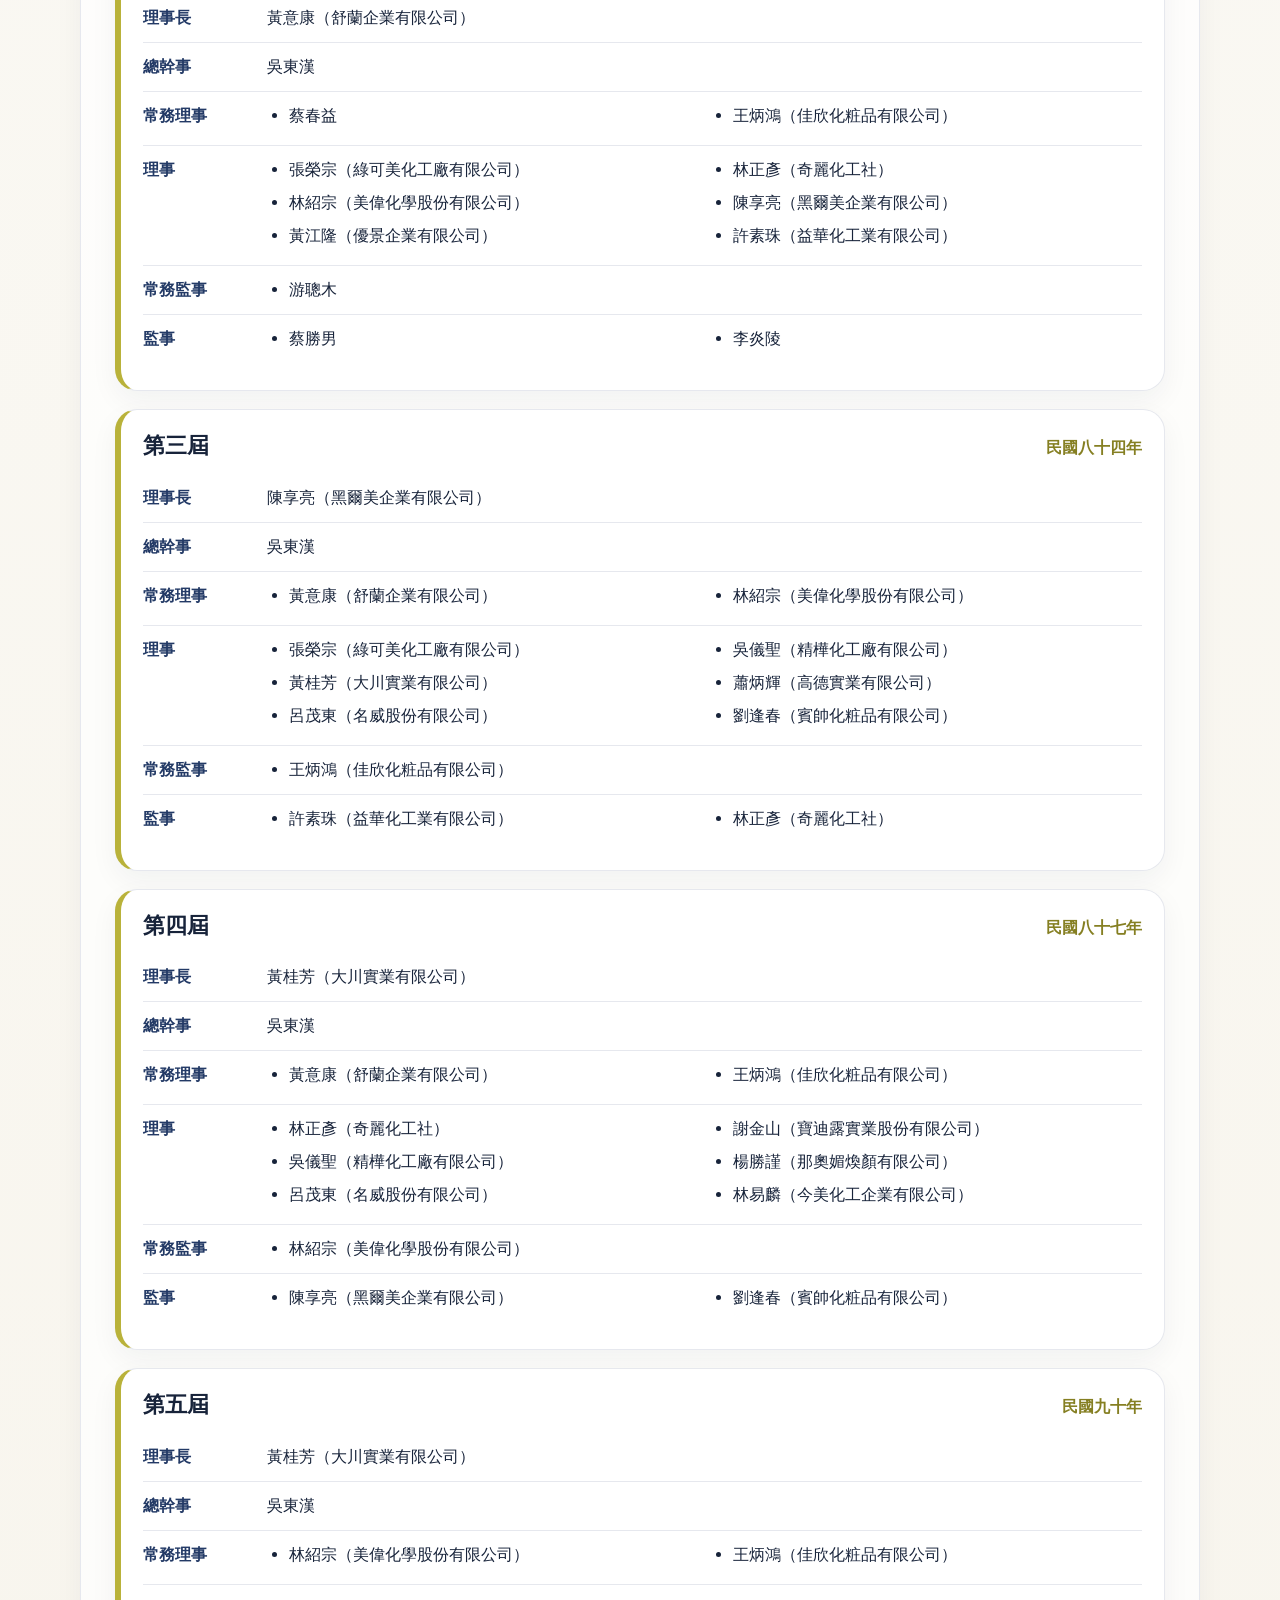
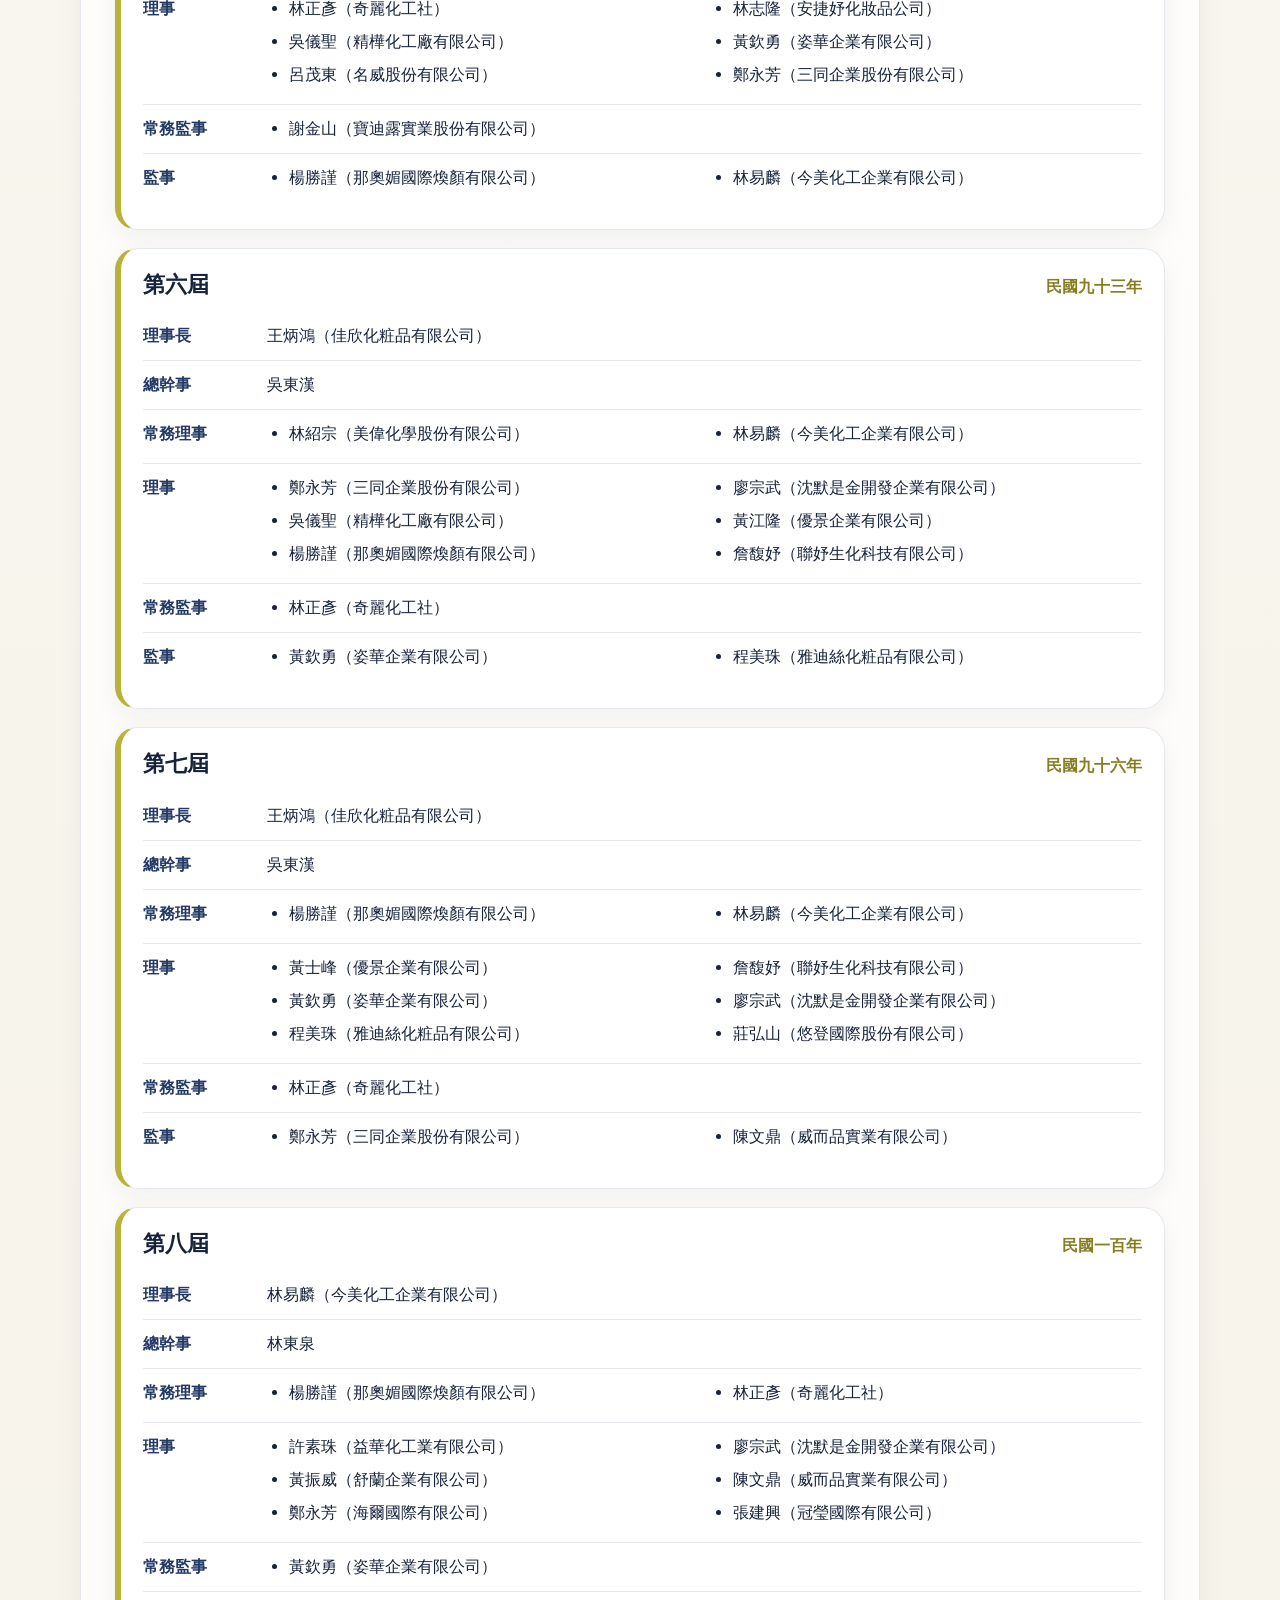
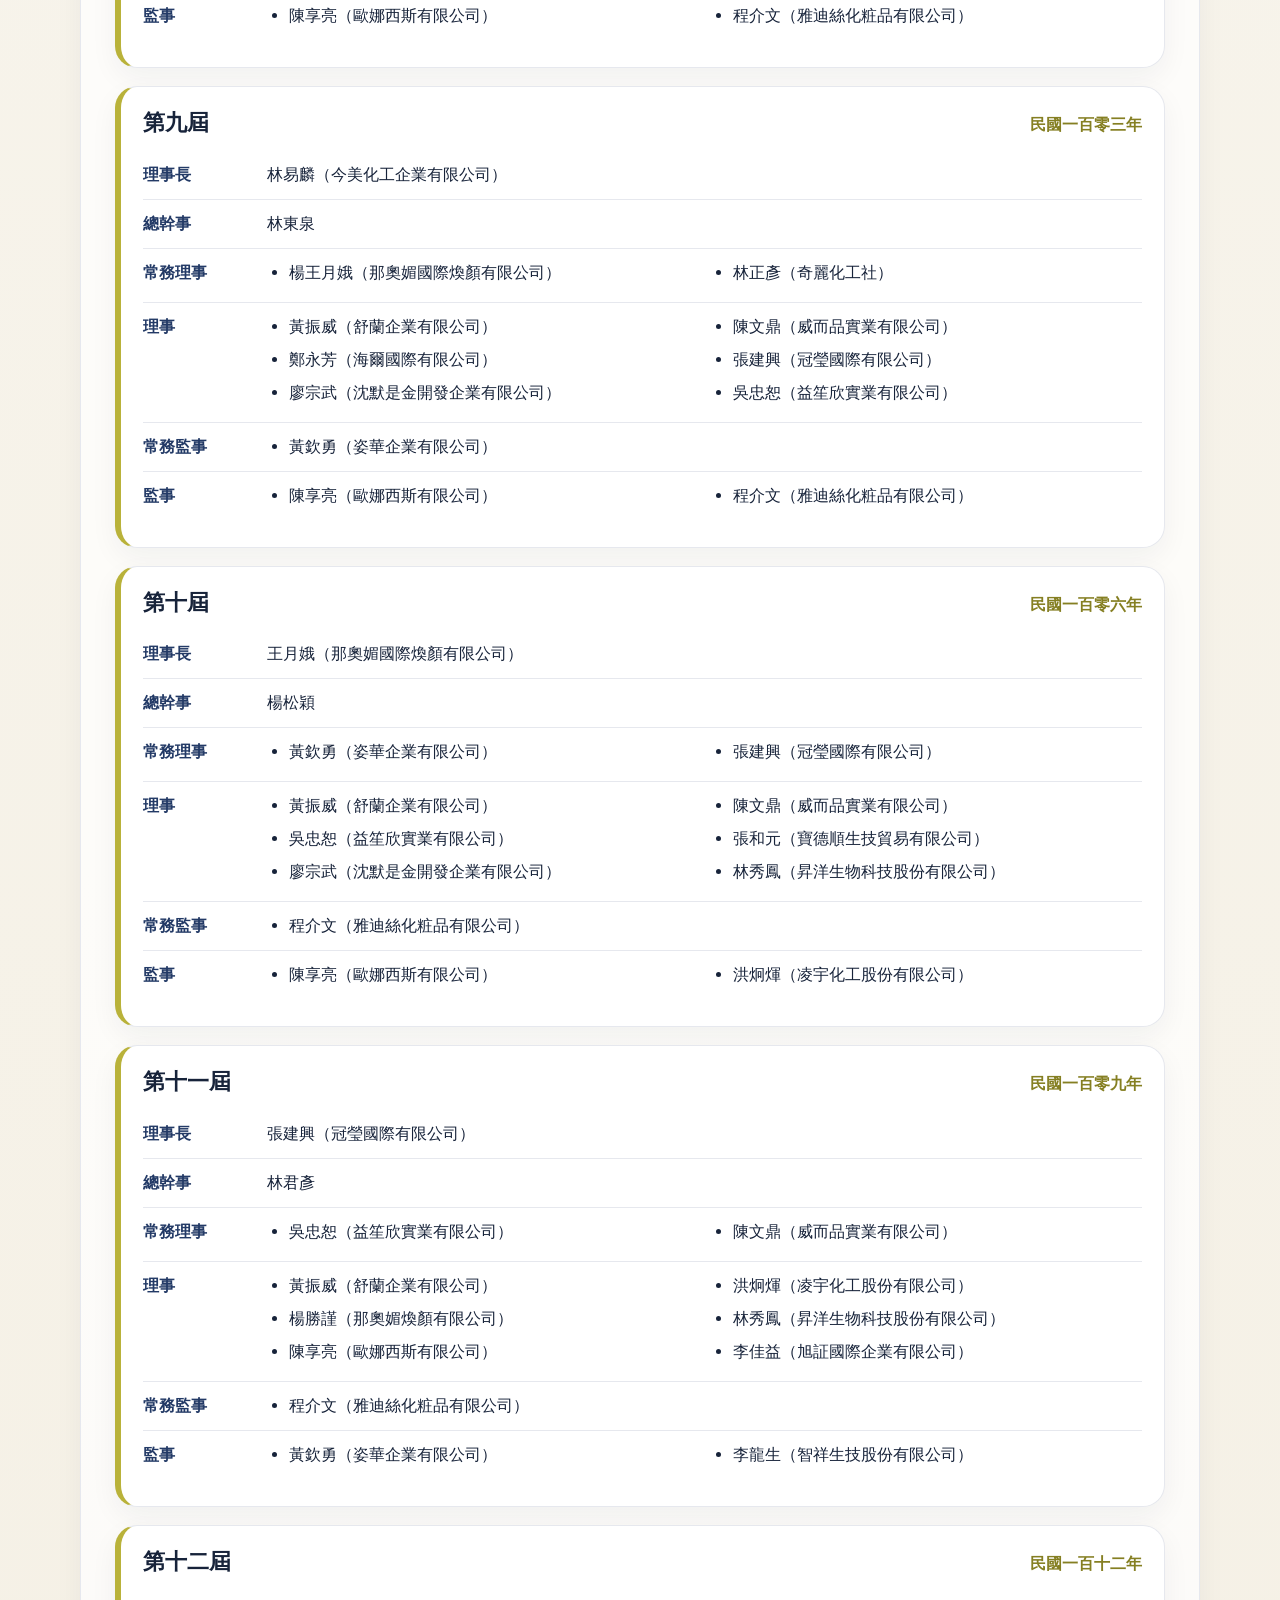
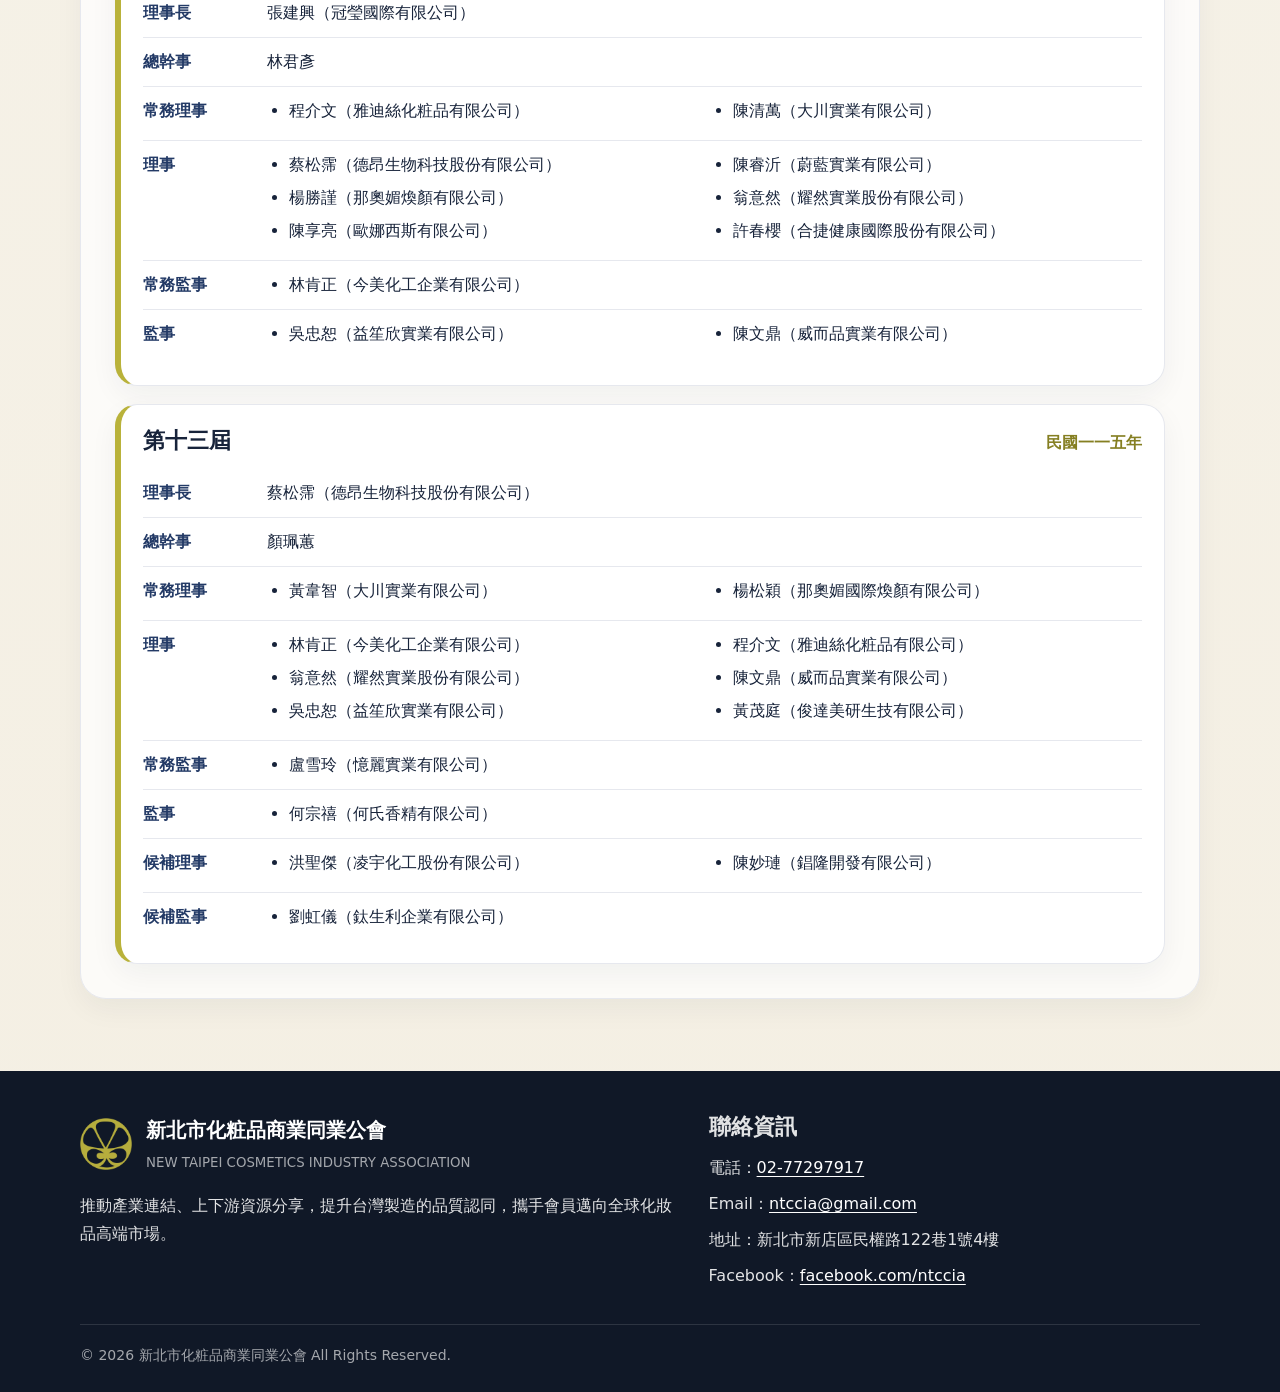
==== commit 67da75fb: "Update about-directors.html" ====
--- a/about-directors.html
+++ b/about-directors.html
@@ -1,14 +1,14 @@
-<!doctype html>
+<!DOCTYPE html>
+
 <html lang="zh-Hant-TW">
 <head>
-  <meta charset="utf-8">
-  <meta name="viewport" content="width=device-width, initial-scale=1">
-  <title>歷任理監事｜新北市化粧品商業同業公會</title>
-  <meta name="description" content="新北市化粧品商業同業公會官方網站，提供最新消息、入會申請、公會成員、歷史沿革、服務項目與聯絡資訊。">
-  <link rel="icon" href="assets/images/favicon.png" type="image/png">
-  <link rel="stylesheet" href="assets/css/style.css">
-
-  <style>
+<meta charset="utf-8"/>
+<meta content="width=device-width, initial-scale=1" name="viewport"/>
+<title>歷任理監事｜新北市化粧品商業同業公會</title>
+<meta content="新北市化粧品商業同業公會官方網站，提供最新消息、入會申請、公會成員、歷史沿革、服務項目與聯絡資訊。" name="description"/>
+<link href="assets/images/favicon.png" rel="icon" type="image/png"/>
+<link href="assets/css/style.css" rel="stylesheet"/>
+<style>
     .director-intro { display:grid; grid-template-columns: repeat(3, 1fr); gap: 14px; margin: 20px 0 26px; }
     .director-stat { background:#fff; border:1px solid var(--line); border-radius:18px; padding:16px; }
     .director-stat strong { display:block; color:var(--blue); font-size:24px; line-height:1.2; }
@@ -35,215 +35,212 @@
   </style>
 </head>
 <body>
-  <a class="skip-link" href="#main">跳至主要內容</a>
-  <div class="topbar">
-    <div class="container">
-      <span>新北市化粧品商業同業公會</span>
-      <span>電話：02-77297917　Email：<a href="mailto:ntccia@gmail.com">ntccia@gmail.com</a></span>
-    </div>
-  </div>
-  <header class="site-header">
-    <div class="container navwrap">
-      <a class="brand" href="index.html" aria-label="回到首頁">
-        <img src="assets/images/logo.png" alt="新北市化粧品商業同業公會 Logo">
-        <span><strong>新北市化粧品商業同業公會</strong><small>NEW TAIPEI COSMETICS INDUSTRY ASSOCIATION</small></span>
-      </a>
-      <button class="menu-toggle" aria-expanded="false" aria-controls="mainNav">選單</button>
-      <nav id="mainNav" class="main-nav" aria-label="主要選單">
-        <a href="index.html">首頁</a>
-        <a href="news.html">最新消息</a>
-        <a href="join.html">入會申請</a>
-        <a href="members.html">公會成員</a>
-        <div class="dropdown">
-          <button type="button" class="active">關於本會</button>
-          <div class="dropdown-menu">
-            <a href="about-history.html">歷史沿革</a>
-            <a href="about-directors.html">歷任理監事</a>
-            <a href="about-member-info.html">會員資訊</a>
-            <a href="about-rules.html">公會章程</a>
-            <a href="about-services.html">服務項目</a>
-          </div>
-        </div>
-        <a href="contact.html">聯絡我們</a>
-      </nav>
-    </div>
-  </header>
-
-  <main id="main">
-    <section class="page-title"><div class="container"><div class="breadcrumb">首頁 / 歷任理監事</div><h1>歷任理監事</h1><p class="lead">第一屆至第十三屆理監事名單與屆次資料。</p></div></section>
+<a class="skip-link" href="#main">跳至主要內容</a>
+<div class="topbar">
+<div class="container">
+<span>新北市化粧品商業同業公會</span>
+<span>電話：02-77297917　Email：<a href="mailto:ntccia@gmail.com">ntccia@gmail.com</a></span>
+</div>
+</div>
+<header class="site-header">
+<div class="container navwrap">
+<a aria-label="回到首頁" class="brand" href="index.html">
+<img alt="新北市化粧品商業同業公會 Logo" src="assets/images/logo.png"/>
+<span><strong>新北市化粧品商業同業公會</strong><small>NEW TAIPEI COSMETICS INDUSTRY ASSOCIATION</small></span>
+</a>
+<button aria-controls="mainNav" aria-expanded="false" class="menu-toggle">選單</button>
+<nav aria-label="主要選單" class="main-nav" id="mainNav">
+<a href="index.html">首頁</a>
+<a href="news.html">最新消息</a>
+<a href="join.html">入會申請</a>
+<a href="members.html">公會成員</a>
+<div class="dropdown">
+<button class="active" type="button">關於本會</button>
+<div class="dropdown-menu">
+<a href="about-history.html">歷史沿革</a>
+<a href="about-directors.html">歷任理監事</a>
+<a href="about-member-info.html">會員資訊</a>
+<a href="about-rules.html">公會章程</a>
+<a href="about-services.html">服務項目</a>
+</div>
+</div>
+<a href="contact.html">聯絡我們</a>
+</nav>
+</div>
+</header>
+<main id="main">
+<section class="page-title"><div class="container"><div class="breadcrumb">首頁 / 歷任理監事</div><h1>歷任理監事</h1><p class="lead">第一屆至第十三屆理事、監事名單與屆次資料。</p></div></section>
 <section class="content"><div class="container">
-  <div class="about-nav"><a href="about-history.html">歷史沿革</a><a href="about-directors.html" class="active">歷任理監事</a><a href="about-member-info.html">會員資訊</a><a href="about-rules.html">公會章程</a><a href="about-services.html">服務項目</a></div>
-  <article class="prose">
-    <h2>歷任理監事</h2>
-    <p>本頁整理新北市化粧品商業同業公會自第一屆至第十三屆之理事長、總幹事、常務理事、理事、監事與候補名單，供會員與各界查閱。</p>
-    <div class="director-intro">
-      <div class="director-stat"><strong>13 屆</strong><span>歷任屆次資料</span></div>
-      <div class="director-stat"><strong>民國 78 年</strong><span>第一屆成立起始</span></div>
-      <div class="director-stat"><strong>民國 115 年</strong><span>第十三屆資料</span></div>
-    </div>
-    <h3>快速瀏覽</h3>
-    <div class="term-toc"><a href="#term-1">第一屆</a><a href="#term-2">第二屆</a><a href="#term-3">第三屆</a><a href="#term-4">第四屆</a><a href="#term-5">第五屆</a><a href="#term-6">第六屆</a><a href="#term-7">第七屆</a><a href="#term-8">第八屆</a><a href="#term-9">第九屆</a><a href="#term-10">第十屆</a><a href="#term-11">第十一屆</a><a href="#term-12">第十二屆</a><a href="#term-13">第十三屆</a></div>
-    <div class="notice">以下資料依本會提供內容整理；若名單或公司名稱需異動，請以本會最新公告為準。</div>
-    <div class="director-list">
-    <section class="director-card" id="term-1">
-      <h3>第一屆<span>民國七十八年</span></h3>
-      <dl class="role-list">
-        <div class="role-row"><dt>理事長</dt><dd>張榮宗（綠可美化工廠有限公司）</dd></div>
-        <div class="role-row"><dt>總幹事</dt><dd>張永泉</dd></div>
-        <div class="role-row"><dt>常務理事</dt><dd><p>—</p></dd></div>
-        <div class="role-row"><dt>理監事</dt><dd><ul class="people-list"><li>張清杞</li><li>黃意康</li><li>蔡勝男</li><li>游聰木</li><li>陳金木</li><li>朱邦尹</li><li>蔡春益</li><li>林紹宗</li><li>林正彥</li><li>李炎陵</li><li>許素珠</li><li>張榮宗</li></ul></dd></div>
-        <div class="role-row"><dt>監事</dt><dd><p>—</p></dd></div>
-      </dl>
-    </section>
-    <section class="director-card" id="term-2">
-      <h3>第二屆<span>民國八十一年</span></h3>
-      <dl class="role-list">
-        <div class="role-row"><dt>理事長</dt><dd>黃意康（舒蘭企業有限公司）</dd></div>
-        <div class="role-row"><dt>總幹事</dt><dd>吳東漢</dd></div>
-        <div class="role-row"><dt>常務理事</dt><dd><ul class="people-list"><li>蔡春益</li><li>王炳鴻（佳欣化粧品有限公司）</li></ul></dd></div>
-        <div class="role-row"><dt>理監事</dt><dd><ul class="people-list"><li>張榮宗（綠可美化工廠有限公司）</li><li>林紹宗（美偉化學股份有限公司）</li><li>黃江隆（優景企業有限公司）</li><li>林正彥（奇麗化工社）</li><li>陳享亮（黑爾美企業有限公司）</li><li>許素珠（益華化工業有限公司）</li></ul></dd></div>
-        <div class="role-row"><dt>監事</dt><dd><ul class="people-list"><li>常務監事：游聰木</li><li>監事：蔡勝男</li><li>監事：李炎陵</li></ul></dd></div>
-      </dl>
-    </section>
-    <section class="director-card" id="term-3">
-      <h3>第三屆<span>民國八十四年</span></h3>
-      <dl class="role-list">
-        <div class="role-row"><dt>理事長</dt><dd>陳享亮（黑爾美企業有限公司）</dd></div>
-        <div class="role-row"><dt>總幹事</dt><dd>吳東漢</dd></div>
-        <div class="role-row"><dt>常務理事</dt><dd><ul class="people-list"><li>黃意康（舒蘭企業有限公司）</li><li>林紹宗（美偉化學股份有限公司）</li></ul></dd></div>
-        <div class="role-row"><dt>理監事</dt><dd><ul class="people-list"><li>張榮宗（綠可美化工廠有限公司）</li><li>黃桂芳（大川實業有限公司）</li><li>呂茂東（名威股份有限公司）</li><li>吳儀聖（精樺化工廠有限公司）</li><li>蕭炳輝（高德實業有限公司）</li><li>劉逢春（賓帥化粧品有限公司）</li></ul></dd></div>
-        <div class="role-row"><dt>監事</dt><dd><ul class="people-list"><li>常務監事：王炳鴻（佳欣化粧品有限公司）</li><li>監事：許素珠（益華化工業有限公司）</li><li>監事：林正彥（奇麗化工社）</li></ul></dd></div>
-      </dl>
-    </section>
-    <section class="director-card" id="term-4">
-      <h3>第四屆<span>民國八十七年</span></h3>
-      <dl class="role-list">
-        <div class="role-row"><dt>理事長</dt><dd>黃桂芳（大川實業有限公司）</dd></div>
-        <div class="role-row"><dt>總幹事</dt><dd>吳東漢</dd></div>
-        <div class="role-row"><dt>常務理事</dt><dd><ul class="people-list"><li>黃意康（舒蘭企業有限公司）</li><li>王炳鴻（佳欣化粧品有限公司）</li></ul></dd></div>
-        <div class="role-row"><dt>理監事</dt><dd><ul class="people-list"><li>林正彥（奇麗化工社）</li><li>吳儀聖（精樺化工廠有限公司）</li><li>呂茂東（名威股份有限公司）</li><li>謝金山（寶迪露實業股份有限公司）</li><li>楊勝謹（那奧媚煥顏有限公司）</li><li>林易麟（今美化工企業有限公司）</li></ul></dd></div>
-        <div class="role-row"><dt>監事</dt><dd><ul class="people-list"><li>常務監事：林紹宗（美偉化學股份有限公司）</li><li>監事：陳享亮（黑爾美企業有限公司）</li><li>監事：劉逢春（賓帥化粧品有限公司）</li></ul></dd></div>
-      </dl>
-    </section>
-    <section class="director-card" id="term-5">
-      <h3>第五屆<span>民國九十年</span></h3>
-      <dl class="role-list">
-        <div class="role-row"><dt>理事長</dt><dd>黃桂芳（大川實業有限公司）</dd></div>
-        <div class="role-row"><dt>總幹事</dt><dd>吳東漢</dd></div>
-        <div class="role-row"><dt>常務理事</dt><dd><ul class="people-list"><li>林紹宗（美偉化學股份有限公司）</li><li>王炳鴻（佳欣化粧品有限公司）</li></ul></dd></div>
-        <div class="role-row"><dt>理監事</dt><dd><ul class="people-list"><li>林正彥（奇麗化工社）</li><li>吳儀聖（精樺化工廠有限公司）</li><li>呂茂東（名威股份有限公司）</li><li>林志隆（安捷妤化妝品公司）</li><li>黃欽勇（姿華企業有限公司）</li><li>鄭永芳（三同企業股份有限公司）</li></ul></dd></div>
-        <div class="role-row"><dt>監事</dt><dd><ul class="people-list"><li>常務監事：謝金山（寶迪露實業股份有限公司）</li><li>監事：楊勝謹（那奧媚國際煥顏有限公司）</li><li>監事：林易麟（今美化工企業有限公司）</li></ul></dd></div>
-      </dl>
-    </section>
-    <section class="director-card" id="term-6">
-      <h3>第六屆<span>民國九十三年</span></h3>
-      <dl class="role-list">
-        <div class="role-row"><dt>理事長</dt><dd>王炳鴻（佳欣化粧品有限公司）</dd></div>
-        <div class="role-row"><dt>總幹事</dt><dd>吳東漢</dd></div>
-        <div class="role-row"><dt>常務理事</dt><dd><ul class="people-list"><li>林紹宗（美偉化學股份有限公司）</li><li>林易麟（今美化工企業有限公司）</li></ul></dd></div>
-        <div class="role-row"><dt>理監事</dt><dd><ul class="people-list"><li>鄭永芳（三同企業股份有限公司）</li><li>吳儀聖（精樺化工廠有限公司）</li><li>楊勝謹（那奧媚國際煥顏有限公司）</li><li>廖宗武（沈默是金開發企業有限公司）</li><li>黃江隆（優景企業有限公司）</li><li>詹馥妤（聯妤生化科技有限公司）</li></ul></dd></div>
-        <div class="role-row"><dt>監事</dt><dd><ul class="people-list"><li>常務監事：林正彥（奇麗化工社）</li><li>監事：黃欽勇（姿華企業有限公司）</li><li>監事：程美珠（雅迪絲化粧品有限公司）</li></ul></dd></div>
-      </dl>
-    </section>
-    <section class="director-card" id="term-7">
-      <h3>第七屆<span>民國九十六年</span></h3>
-      <dl class="role-list">
-        <div class="role-row"><dt>理事長</dt><dd>王炳鴻（佳欣化粧品有限公司）</dd></div>
-        <div class="role-row"><dt>總幹事</dt><dd>吳東漢</dd></div>
-        <div class="role-row"><dt>常務理事</dt><dd><ul class="people-list"><li>楊勝謹（那奧媚國際煥顏有限公司）</li><li>林易麟（今美化工企業有限公司）</li></ul></dd></div>
-        <div class="role-row"><dt>理監事</dt><dd><ul class="people-list"><li>黃士峰（優景企業有限公司）</li><li>黃欽勇（姿華企業有限公司）</li><li>程美珠（雅迪絲化粧品有限公司）</li><li>詹馥妤（聯妤生化科技有限公司）</li><li>廖宗武（沈默是金開發企業有限公司）</li><li>莊弘山（悠登國際股份有限公司）</li></ul></dd></div>
-        <div class="role-row"><dt>監事</dt><dd><ul class="people-list"><li>常務監事：林正彥（奇麗化工社）</li><li>監事：鄭永芳（三同企業股份有限公司）</li><li>監事：陳文鼎（威而品實業有限公司）</li></ul></dd></div>
-      </dl>
-    </section>
-    <section class="director-card" id="term-8">
-      <h3>第八屆<span>民國一百年</span></h3>
-      <dl class="role-list">
-        <div class="role-row"><dt>理事長</dt><dd>林易麟（今美化工企業有限公司）</dd></div>
-        <div class="role-row"><dt>總幹事</dt><dd>林東泉</dd></div>
-        <div class="role-row"><dt>常務理事</dt><dd><ul class="people-list"><li>楊勝謹（那奧媚國際煥顏有限公司）</li><li>林正彥（奇麗化工社）</li></ul></dd></div>
-        <div class="role-row"><dt>理監事</dt><dd><ul class="people-list"><li>許素珠（益華化工業有限公司）</li><li>黃振威（舒蘭企業有限公司）</li><li>鄭永芳（海爾國際有限公司）</li><li>廖宗武（沈默是金開發企業有限公司）</li><li>陳文鼎（威而品實業有限公司）</li><li>張建興（冠瑩國際有限公司）</li></ul></dd></div>
-        <div class="role-row"><dt>監事</dt><dd><ul class="people-list"><li>常務監事：黃欽勇（姿華企業有限公司）</li><li>監事：陳享亮（歐娜西斯有限公司）</li><li>監事：程介文（雅迪絲化粧品有限公司）</li></ul></dd></div>
-      </dl>
-    </section>
-    <section class="director-card" id="term-9">
-      <h3>第九屆<span>民國一百零三年</span></h3>
-      <dl class="role-list">
-        <div class="role-row"><dt>理事長</dt><dd>林易麟（今美化工企業有限公司）</dd></div>
-        <div class="role-row"><dt>總幹事</dt><dd>林東泉</dd></div>
-        <div class="role-row"><dt>常務理事</dt><dd><ul class="people-list"><li>楊王月娥（那奧媚國際煥顏有限公司）</li><li>林正彥（奇麗化工社）</li></ul></dd></div>
-        <div class="role-row"><dt>理監事</dt><dd><ul class="people-list"><li>黃振威（舒蘭企業有限公司）</li><li>鄭永芳（海爾國際有限公司）</li><li>廖宗武（沈默是金開發企業有限公司）</li><li>陳文鼎（威而品實業有限公司）</li><li>張建興（冠瑩國際有限公司）</li><li>吳忠恕（益笙欣實業有限公司）</li></ul></dd></div>
-        <div class="role-row"><dt>監事</dt><dd><ul class="people-list"><li>常務監事：黃欽勇（姿華企業有限公司）</li><li>監事：陳享亮（歐娜西斯有限公司）</li><li>監事：程介文（雅迪絲化粧品有限公司）</li></ul></dd></div>
-      </dl>
-    </section>
-    <section class="director-card" id="term-10">
-      <h3>第十屆<span>民國一百零六年</span></h3>
-      <dl class="role-list">
-        <div class="role-row"><dt>理事長</dt><dd>王月娥（那奧媚國際煥顏有限公司）</dd></div>
-        <div class="role-row"><dt>總幹事</dt><dd>楊松穎</dd></div>
-        <div class="role-row"><dt>常務理事</dt><dd><ul class="people-list"><li>黃欽勇（姿華企業有限公司）</li><li>張建興（冠瑩國際有限公司）</li></ul></dd></div>
-        <div class="role-row"><dt>理監事</dt><dd><ul class="people-list"><li>黃振威（舒蘭企業有限公司）</li><li>吳忠恕（益笙欣實業有限公司）</li><li>廖宗武（沈默是金開發企業有限公司）</li><li>陳文鼎（威而品實業有限公司）</li><li>張和元（寶德順生技貿易有限公司）</li><li>林秀鳳（昇洋生物科技股份有限公司）</li></ul></dd></div>
-        <div class="role-row"><dt>監事</dt><dd><ul class="people-list"><li>常務監事：程介文（雅迪絲化粧品有限公司）</li><li>監事：陳享亮（歐娜西斯有限公司）</li><li>監事：洪炯煇（凌宇化工股份有限公司）</li></ul></dd></div>
-      </dl>
-    </section>
-    <section class="director-card" id="term-11">
-      <h3>第十一屆<span>民國一百零九年</span></h3>
-      <dl class="role-list">
-        <div class="role-row"><dt>理事長</dt><dd>張建興（冠瑩國際有限公司）</dd></div>
-        <div class="role-row"><dt>總幹事</dt><dd>林君彥</dd></div>
-        <div class="role-row"><dt>常務理事</dt><dd><ul class="people-list"><li>吳忠恕（益笙欣實業有限公司）</li><li>陳文鼎（威而品實業有限公司）</li></ul></dd></div>
-        <div class="role-row"><dt>理監事</dt><dd><ul class="people-list"><li>黃振威（舒蘭企業有限公司）</li><li>楊勝謹（那奧媚煥顏有限公司）</li><li>陳享亮（歐娜西斯有限公司）</li><li>洪炯煇（凌宇化工股份有限公司）</li><li>林秀鳳（昇洋生物科技股份有限公司）</li><li>李佳益（旭証國際企業有限公司）</li></ul></dd></div>
-        <div class="role-row"><dt>監事</dt><dd><ul class="people-list"><li>常務監事：程介文（雅迪絲化粧品有限公司）</li><li>監事：黃欽勇（姿華企業有限公司）</li><li>監事：李龍生（智祥生技股份有限公司）</li></ul></dd></div>
-      </dl>
-    </section>
-    <section class="director-card" id="term-12">
-      <h3>第十二屆<span>民國一百十二年</span></h3>
-      <dl class="role-list">
-        <div class="role-row"><dt>理事長</dt><dd>張建興（冠瑩國際有限公司）</dd></div>
-        <div class="role-row"><dt>總幹事</dt><dd>林君彥</dd></div>
-        <div class="role-row"><dt>常務理事</dt><dd><ul class="people-list"><li>程介文（雅迪絲化粧品有限公司）</li><li>陳清萬（大川實業有限公司）</li></ul></dd></div>
-        <div class="role-row"><dt>理監事</dt><dd><ul class="people-list"><li>蔡松霈（德昂生物科技股份有限公司）</li><li>楊勝謹（那奧媚煥顏有限公司）</li><li>陳享亮（歐娜西斯有限公司）</li><li>陳睿沂（蔚藍實業有限公司）</li><li>翁意然（耀然實業股份有限公司）</li><li>許春櫻（合捷健康國際股份有限公司）</li></ul></dd></div>
-        <div class="role-row"><dt>監事</dt><dd><ul class="people-list"><li>常務監事：林肯正（今美化工企業有限公司）</li><li>監事：吳忠恕（益笙欣實業有限公司）</li><li>監事：陳文鼎（威而品實業有限公司）</li></ul></dd></div>
-      </dl>
-    </section>
-    <section class="director-card" id="term-13">
-      <h3>第十三屆<span>民國一一五年</span></h3>
-      <dl class="role-list">
-        <div class="role-row"><dt>理事長</dt><dd>蔡松霈（德昂生物科技股份有限公司）</dd></div>
-        <div class="role-row"><dt>總幹事</dt><dd>顏珮蕙</dd></div>
-        <div class="role-row"><dt>常務理事</dt><dd><ul class="people-list"><li>黃韋智（大川實業有限公司）</li><li>楊松穎（那奧媚國際煥顏有限公司）</li></ul></dd></div>
-        <div class="role-row"><dt>理監事</dt><dd><ul class="people-list"><li>林肯正（今美化工企業有限公司）</li><li>翁意然（耀然實業股份有限公司）</li><li>吳忠恕（益笙欣實業有限公司）</li><li>程介文（雅迪絲化粧品有限公司）</li><li>陳文鼎（威而品實業有限公司）</li><li>黃茂庭（俊達美研生技有限公司）</li></ul></dd></div>
-        <div class="role-row"><dt>監事</dt><dd><ul class="people-list"><li>常務監事：盧雪玲（憶麗實業有限公司）</li><li>監事：何宗禧（何氏香精有限公司）</li></ul></dd></div>
-        <div class="role-row"><dt>候補理事</dt><dd><ul class="people-list"><li>洪聖傑（凌宇化工股份有限公司）</li><li>陳妙璉（錩隆開發有限公司）</li></ul></dd></div>
-        <div class="role-row"><dt>候補監事</dt><dd><ul class="people-list"><li>劉虹儀（鈦生利企業有限公司）</li></ul></dd></div>
-      </dl>
-    </section>
-    </div>
-  </article>
+<div class="about-nav"><a href="about-history.html">歷史沿革</a><a class="active" href="about-directors.html">歷任理監事</a><a href="about-member-info.html">會員資訊</a><a href="about-rules.html">公會章程</a><a href="about-services.html">服務項目</a></div>
+<article class="prose">
+<h2>歷任理監事</h2>
+<p>本頁整理新北市化粧品商業同業公會自第一屆至第十三屆之理事長、總幹事、常務理事、理事、監事與候補名單，供會員與各界查閱。</p>
+<div class="director-intro">
+<div class="director-stat"><strong>13 屆</strong><span>歷任屆次資料</span></div>
+<div class="director-stat"><strong>民國 78 年</strong><span>第一屆成立起始</span></div>
+<div class="director-stat"><strong>民國 115 年</strong><span>第十三屆資料</span></div>
+</div>
+<h3>快速瀏覽</h3>
+<div class="term-toc"><a href="#term-1">第一屆</a><a href="#term-2">第二屆</a><a href="#term-3">第三屆</a><a href="#term-4">第四屆</a><a href="#term-5">第五屆</a><a href="#term-6">第六屆</a><a href="#term-7">第七屆</a><a href="#term-8">第八屆</a><a href="#term-9">第九屆</a><a href="#term-10">第十屆</a><a href="#term-11">第十一屆</a><a href="#term-12">第十二屆</a><a href="#term-13">第十三屆</a></div>
+<div class="notice">以下資料依本會提供內容整理；若名單或公司名稱需異動，請以本會最新公告為準。</div>
+<div class="director-list">
+<section class="director-card" id="term-1">
+<h3>第一屆<span>民國七十八年</span></h3>
+<dl class="role-list">
+<div class="role-row"><dt>理事長</dt><dd>張榮宗（綠可美化工廠有限公司）</dd></div>
+<div class="role-row"><dt>總幹事</dt><dd>張永泉</dd></div>
+<div class="role-row"><dt>常務理事</dt><dd><p>—</p></dd></div>
+<div class="role-row"><dt>理事</dt><dd><ul class="people-list"><li>張清杞</li><li>黃意康</li><li>蔡勝男</li><li>游聰木</li><li>陳金木</li><li>朱邦尹</li><li>蔡春益</li><li>林紹宗</li><li>林正彥</li><li>李炎陵</li><li>許素珠</li><li>張榮宗</li></ul></dd></div>
+<div class="role-row"><dt>監事</dt><dd><p>—</p></dd></div>
+</dl>
+</section>
+<section class="director-card" id="term-2">
+<h3>第二屆<span>民國八十一年</span></h3>
+<dl class="role-list">
+<div class="role-row"><dt>理事長</dt><dd>黃意康（舒蘭企業有限公司）</dd></div>
+<div class="role-row"><dt>總幹事</dt><dd>吳東漢</dd></div>
+<div class="role-row"><dt>常務理事</dt><dd><ul class="people-list"><li>蔡春益</li><li>王炳鴻（佳欣化粧品有限公司）</li></ul></dd></div>
+<div class="role-row"><dt>理事</dt><dd><ul class="people-list"><li>張榮宗（綠可美化工廠有限公司）</li><li>林紹宗（美偉化學股份有限公司）</li><li>黃江隆（優景企業有限公司）</li><li>林正彥（奇麗化工社）</li><li>陳享亮（黑爾美企業有限公司）</li><li>許素珠（益華化工業有限公司）</li></ul></dd></div>
+<div class="role-row"><dt>常務監事</dt><dd><ul class="people-list"><li>游聰木</li></ul></dd></div><div class="role-row"><dt>監事</dt><dd><ul class="people-list"><li>蔡勝男</li><li>李炎陵</li></ul></dd></div>
+</dl>
+</section>
+<section class="director-card" id="term-3">
+<h3>第三屆<span>民國八十四年</span></h3>
+<dl class="role-list">
+<div class="role-row"><dt>理事長</dt><dd>陳享亮（黑爾美企業有限公司）</dd></div>
+<div class="role-row"><dt>總幹事</dt><dd>吳東漢</dd></div>
+<div class="role-row"><dt>常務理事</dt><dd><ul class="people-list"><li>黃意康（舒蘭企業有限公司）</li><li>林紹宗（美偉化學股份有限公司）</li></ul></dd></div>
+<div class="role-row"><dt>理事</dt><dd><ul class="people-list"><li>張榮宗（綠可美化工廠有限公司）</li><li>黃桂芳（大川實業有限公司）</li><li>呂茂東（名威股份有限公司）</li><li>吳儀聖（精樺化工廠有限公司）</li><li>蕭炳輝（高德實業有限公司）</li><li>劉逢春（賓帥化粧品有限公司）</li></ul></dd></div>
+<div class="role-row"><dt>常務監事</dt><dd><ul class="people-list"><li>王炳鴻（佳欣化粧品有限公司）</li></ul></dd></div><div class="role-row"><dt>監事</dt><dd><ul class="people-list"><li>許素珠（益華化工業有限公司）</li><li>林正彥（奇麗化工社）</li></ul></dd></div>
+</dl>
+</section>
+<section class="director-card" id="term-4">
+<h3>第四屆<span>民國八十七年</span></h3>
+<dl class="role-list">
+<div class="role-row"><dt>理事長</dt><dd>黃桂芳（大川實業有限公司）</dd></div>
+<div class="role-row"><dt>總幹事</dt><dd>吳東漢</dd></div>
+<div class="role-row"><dt>常務理事</dt><dd><ul class="people-list"><li>黃意康（舒蘭企業有限公司）</li><li>王炳鴻（佳欣化粧品有限公司）</li></ul></dd></div>
+<div class="role-row"><dt>理事</dt><dd><ul class="people-list"><li>林正彥（奇麗化工社）</li><li>吳儀聖（精樺化工廠有限公司）</li><li>呂茂東（名威股份有限公司）</li><li>謝金山（寶迪露實業股份有限公司）</li><li>楊勝謹（那奧媚煥顏有限公司）</li><li>林易麟（今美化工企業有限公司）</li></ul></dd></div>
+<div class="role-row"><dt>常務監事</dt><dd><ul class="people-list"><li>林紹宗（美偉化學股份有限公司）</li></ul></dd></div><div class="role-row"><dt>監事</dt><dd><ul class="people-list"><li>陳享亮（黑爾美企業有限公司）</li><li>劉逢春（賓帥化粧品有限公司）</li></ul></dd></div>
+</dl>
+</section>
+<section class="director-card" id="term-5">
+<h3>第五屆<span>民國九十年</span></h3>
+<dl class="role-list">
+<div class="role-row"><dt>理事長</dt><dd>黃桂芳（大川實業有限公司）</dd></div>
+<div class="role-row"><dt>總幹事</dt><dd>吳東漢</dd></div>
+<div class="role-row"><dt>常務理事</dt><dd><ul class="people-list"><li>林紹宗（美偉化學股份有限公司）</li><li>王炳鴻（佳欣化粧品有限公司）</li></ul></dd></div>
+<div class="role-row"><dt>理事</dt><dd><ul class="people-list"><li>林正彥（奇麗化工社）</li><li>吳儀聖（精樺化工廠有限公司）</li><li>呂茂東（名威股份有限公司）</li><li>林志隆（安捷妤化妝品公司）</li><li>黃欽勇（姿華企業有限公司）</li><li>鄭永芳（三同企業股份有限公司）</li></ul></dd></div>
+<div class="role-row"><dt>常務監事</dt><dd><ul class="people-list"><li>謝金山（寶迪露實業股份有限公司）</li></ul></dd></div><div class="role-row"><dt>監事</dt><dd><ul class="people-list"><li>楊勝謹（那奧媚國際煥顏有限公司）</li><li>林易麟（今美化工企業有限公司）</li></ul></dd></div>
+</dl>
+</section>
+<section class="director-card" id="term-6">
+<h3>第六屆<span>民國九十三年</span></h3>
+<dl class="role-list">
+<div class="role-row"><dt>理事長</dt><dd>王炳鴻（佳欣化粧品有限公司）</dd></div>
+<div class="role-row"><dt>總幹事</dt><dd>吳東漢</dd></div>
+<div class="role-row"><dt>常務理事</dt><dd><ul class="people-list"><li>林紹宗（美偉化學股份有限公司）</li><li>林易麟（今美化工企業有限公司）</li></ul></dd></div>
+<div class="role-row"><dt>理事</dt><dd><ul class="people-list"><li>鄭永芳（三同企業股份有限公司）</li><li>吳儀聖（精樺化工廠有限公司）</li><li>楊勝謹（那奧媚國際煥顏有限公司）</li><li>廖宗武（沈默是金開發企業有限公司）</li><li>黃江隆（優景企業有限公司）</li><li>詹馥妤（聯妤生化科技有限公司）</li></ul></dd></div>
+<div class="role-row"><dt>常務監事</dt><dd><ul class="people-list"><li>林正彥（奇麗化工社）</li></ul></dd></div><div class="role-row"><dt>監事</dt><dd><ul class="people-list"><li>黃欽勇（姿華企業有限公司）</li><li>程美珠（雅迪絲化粧品有限公司）</li></ul></dd></div>
+</dl>
+</section>
+<section class="director-card" id="term-7">
+<h3>第七屆<span>民國九十六年</span></h3>
+<dl class="role-list">
+<div class="role-row"><dt>理事長</dt><dd>王炳鴻（佳欣化粧品有限公司）</dd></div>
+<div class="role-row"><dt>總幹事</dt><dd>吳東漢</dd></div>
+<div class="role-row"><dt>常務理事</dt><dd><ul class="people-list"><li>楊勝謹（那奧媚國際煥顏有限公司）</li><li>林易麟（今美化工企業有限公司）</li></ul></dd></div>
+<div class="role-row"><dt>理事</dt><dd><ul class="people-list"><li>黃士峰（優景企業有限公司）</li><li>黃欽勇（姿華企業有限公司）</li><li>程美珠（雅迪絲化粧品有限公司）</li><li>詹馥妤（聯妤生化科技有限公司）</li><li>廖宗武（沈默是金開發企業有限公司）</li><li>莊弘山（悠登國際股份有限公司）</li></ul></dd></div>
+<div class="role-row"><dt>常務監事</dt><dd><ul class="people-list"><li>林正彥（奇麗化工社）</li></ul></dd></div><div class="role-row"><dt>監事</dt><dd><ul class="people-list"><li>鄭永芳（三同企業股份有限公司）</li><li>陳文鼎（威而品實業有限公司）</li></ul></dd></div>
+</dl>
+</section>
+<section class="director-card" id="term-8">
+<h3>第八屆<span>民國一百年</span></h3>
+<dl class="role-list">
+<div class="role-row"><dt>理事長</dt><dd>林易麟（今美化工企業有限公司）</dd></div>
+<div class="role-row"><dt>總幹事</dt><dd>林東泉</dd></div>
+<div class="role-row"><dt>常務理事</dt><dd><ul class="people-list"><li>楊勝謹（那奧媚國際煥顏有限公司）</li><li>林正彥（奇麗化工社）</li></ul></dd></div>
+<div class="role-row"><dt>理事</dt><dd><ul class="people-list"><li>許素珠（益華化工業有限公司）</li><li>黃振威（舒蘭企業有限公司）</li><li>鄭永芳（海爾國際有限公司）</li><li>廖宗武（沈默是金開發企業有限公司）</li><li>陳文鼎（威而品實業有限公司）</li><li>張建興（冠瑩國際有限公司）</li></ul></dd></div>
+<div class="role-row"><dt>常務監事</dt><dd><ul class="people-list"><li>黃欽勇（姿華企業有限公司）</li></ul></dd></div><div class="role-row"><dt>監事</dt><dd><ul class="people-list"><li>陳享亮（歐娜西斯有限公司）</li><li>程介文（雅迪絲化粧品有限公司）</li></ul></dd></div>
+</dl>
+</section>
+<section class="director-card" id="term-9">
+<h3>第九屆<span>民國一百零三年</span></h3>
+<dl class="role-list">
+<div class="role-row"><dt>理事長</dt><dd>林易麟（今美化工企業有限公司）</dd></div>
+<div class="role-row"><dt>總幹事</dt><dd>林東泉</dd></div>
+<div class="role-row"><dt>常務理事</dt><dd><ul class="people-list"><li>楊王月娥（那奧媚國際煥顏有限公司）</li><li>林正彥（奇麗化工社）</li></ul></dd></div>
+<div class="role-row"><dt>理事</dt><dd><ul class="people-list"><li>黃振威（舒蘭企業有限公司）</li><li>鄭永芳（海爾國際有限公司）</li><li>廖宗武（沈默是金開發企業有限公司）</li><li>陳文鼎（威而品實業有限公司）</li><li>張建興（冠瑩國際有限公司）</li><li>吳忠恕（益笙欣實業有限公司）</li></ul></dd></div>
+<div class="role-row"><dt>常務監事</dt><dd><ul class="people-list"><li>黃欽勇（姿華企業有限公司）</li></ul></dd></div><div class="role-row"><dt>監事</dt><dd><ul class="people-list"><li>陳享亮（歐娜西斯有限公司）</li><li>程介文（雅迪絲化粧品有限公司）</li></ul></dd></div>
+</dl>
+</section>
+<section class="director-card" id="term-10">
+<h3>第十屆<span>民國一百零六年</span></h3>
+<dl class="role-list">
+<div class="role-row"><dt>理事長</dt><dd>王月娥（那奧媚國際煥顏有限公司）</dd></div>
+<div class="role-row"><dt>總幹事</dt><dd>楊松穎</dd></div>
+<div class="role-row"><dt>常務理事</dt><dd><ul class="people-list"><li>黃欽勇（姿華企業有限公司）</li><li>張建興（冠瑩國際有限公司）</li></ul></dd></div>
+<div class="role-row"><dt>理事</dt><dd><ul class="people-list"><li>黃振威（舒蘭企業有限公司）</li><li>吳忠恕（益笙欣實業有限公司）</li><li>廖宗武（沈默是金開發企業有限公司）</li><li>陳文鼎（威而品實業有限公司）</li><li>張和元（寶德順生技貿易有限公司）</li><li>林秀鳳（昇洋生物科技股份有限公司）</li></ul></dd></div>
+<div class="role-row"><dt>常務監事</dt><dd><ul class="people-list"><li>程介文（雅迪絲化粧品有限公司）</li></ul></dd></div><div class="role-row"><dt>監事</dt><dd><ul class="people-list"><li>陳享亮（歐娜西斯有限公司）</li><li>洪炯煇（凌宇化工股份有限公司）</li></ul></dd></div>
+</dl>
+</section>
+<section class="director-card" id="term-11">
+<h3>第十一屆<span>民國一百零九年</span></h3>
+<dl class="role-list">
+<div class="role-row"><dt>理事長</dt><dd>張建興（冠瑩國際有限公司）</dd></div>
+<div class="role-row"><dt>總幹事</dt><dd>林君彥</dd></div>
+<div class="role-row"><dt>常務理事</dt><dd><ul class="people-list"><li>吳忠恕（益笙欣實業有限公司）</li><li>陳文鼎（威而品實業有限公司）</li></ul></dd></div>
+<div class="role-row"><dt>理事</dt><dd><ul class="people-list"><li>黃振威（舒蘭企業有限公司）</li><li>楊勝謹（那奧媚煥顏有限公司）</li><li>陳享亮（歐娜西斯有限公司）</li><li>洪炯煇（凌宇化工股份有限公司）</li><li>林秀鳳（昇洋生物科技股份有限公司）</li><li>李佳益（旭証國際企業有限公司）</li></ul></dd></div>
+<div class="role-row"><dt>常務監事</dt><dd><ul class="people-list"><li>程介文（雅迪絲化粧品有限公司）</li></ul></dd></div><div class="role-row"><dt>監事</dt><dd><ul class="people-list"><li>黃欽勇（姿華企業有限公司）</li><li>李龍生（智祥生技股份有限公司）</li></ul></dd></div>
+</dl>
+</section>
+<section class="director-card" id="term-12">
+<h3>第十二屆<span>民國一百十二年</span></h3>
+<dl class="role-list">
+<div class="role-row"><dt>理事長</dt><dd>張建興（冠瑩國際有限公司）</dd></div>
+<div class="role-row"><dt>總幹事</dt><dd>林君彥</dd></div>
+<div class="role-row"><dt>常務理事</dt><dd><ul class="people-list"><li>程介文（雅迪絲化粧品有限公司）</li><li>陳清萬（大川實業有限公司）</li></ul></dd></div>
+<div class="role-row"><dt>理事</dt><dd><ul class="people-list"><li>蔡松霈（德昂生物科技股份有限公司）</li><li>楊勝謹（那奧媚煥顏有限公司）</li><li>陳享亮（歐娜西斯有限公司）</li><li>陳睿沂（蔚藍實業有限公司）</li><li>翁意然（耀然實業股份有限公司）</li><li>許春櫻（合捷健康國際股份有限公司）</li></ul></dd></div>
+<div class="role-row"><dt>常務監事</dt><dd><ul class="people-list"><li>林肯正（今美化工企業有限公司）</li></ul></dd></div><div class="role-row"><dt>監事</dt><dd><ul class="people-list"><li>吳忠恕（益笙欣實業有限公司）</li><li>陳文鼎（威而品實業有限公司）</li></ul></dd></div>
+</dl>
+</section>
+<section class="director-card" id="term-13">
+<h3>第十三屆<span>民國一一五年</span></h3>
+<dl class="role-list">
+<div class="role-row"><dt>理事長</dt><dd>蔡松霈（德昂生物科技股份有限公司）</dd></div>
+<div class="role-row"><dt>總幹事</dt><dd>顏珮蕙</dd></div>
+<div class="role-row"><dt>常務理事</dt><dd><ul class="people-list"><li>黃韋智（大川實業有限公司）</li><li>楊松穎（那奧媚國際煥顏有限公司）</li></ul></dd></div>
+<div class="role-row"><dt>理事</dt><dd><ul class="people-list"><li>林肯正（今美化工企業有限公司）</li><li>翁意然（耀然實業股份有限公司）</li><li>吳忠恕（益笙欣實業有限公司）</li><li>程介文（雅迪絲化粧品有限公司）</li><li>陳文鼎（威而品實業有限公司）</li><li>黃茂庭（俊達美研生技有限公司）</li></ul></dd></div>
+<div class="role-row"><dt>常務監事</dt><dd><ul class="people-list"><li>盧雪玲（憶麗實業有限公司）</li></ul></dd></div><div class="role-row"><dt>監事</dt><dd><ul class="people-list"><li>何宗禧（何氏香精有限公司）</li></ul></dd></div>
+<div class="role-row"><dt>候補理事</dt><dd><ul class="people-list"><li>洪聖傑（凌宇化工股份有限公司）</li><li>陳妙璉（錩隆開發有限公司）</li></ul></dd></div>
+<div class="role-row"><dt>候補監事</dt><dd><ul class="people-list"><li>劉虹儀（鈦生利企業有限公司）</li></ul></dd></div>
+</dl>
+</section>
+</div>
+</article>
 </div></section>
-
-  </main>
-
-  <footer class="site-footer">
-    <div class="container footer-grid">
-      <div>
-        <div class="footer-logo">
-          <img src="assets/images/logo.png" alt="新北市化粧品商業同業公會 Logo">
-          <span><strong>新北市化粧品商業同業公會</strong><small>NEW TAIPEI COSMETICS INDUSTRY ASSOCIATION</small></span>
-        </div>
-        <p>推動產業連結、上下游資源分享，提升台灣製造的品質認同，攜手會員邁向全球化妝品高端市場。</p>
-      </div>
-      <div>
-        <h3>聯絡資訊</h3>
-        <ul class="footer-list">
-          <li>電話：<a href="tel:+886277297917">02-77297917</a></li>
-          <li>Email：<a href="mailto:ntccia@gmail.com">ntccia@gmail.com</a></li>
-          <li>地址：新北市新店區民權路122巷1號4樓</li>
-          <li>Facebook：<a href="https://www.facebook.com/ntccia" target="_blank" rel="noopener">facebook.com/ntccia</a></li>
-        </ul>
-      </div>
-    </div>
-    <div class="container copyright">© <span data-year></span> 新北市化粧品商業同業公會 All Rights Reserved.</div>
-  </footer>
-  <script src="assets/js/main.js"></script>
+</main>
+<footer class="site-footer">
+<div class="container footer-grid">
+<div>
+<div class="footer-logo">
+<img alt="新北市化粧品商業同業公會 Logo" src="assets/images/logo.png"/>
+<span><strong>新北市化粧品商業同業公會</strong><small>NEW TAIPEI COSMETICS INDUSTRY ASSOCIATION</small></span>
+</div>
+<p>推動產業連結、上下游資源分享，提升台灣製造的品質認同，攜手會員邁向全球化妝品高端市場。</p>
+</div>
+<div>
+<h3>聯絡資訊</h3>
+<ul class="footer-list">
+<li>電話：<a href="tel:+886277297917">02-77297917</a></li>
+<li>Email：<a href="mailto:ntccia@gmail.com">ntccia@gmail.com</a></li>
+<li>地址：新北市新店區民權路122巷1號4樓</li>
+<li>Facebook：<a href="https://www.facebook.com/ntccia" rel="noopener" target="_blank">facebook.com/ntccia</a></li>
+</ul>
+</div>
+</div>
+<div class="container copyright">© <span data-year=""></span> 新北市化粧品商業同業公會 All Rights Reserved.</div>
+</footer>
+<script src="assets/js/main.js"></script>
 </body>
 </html>
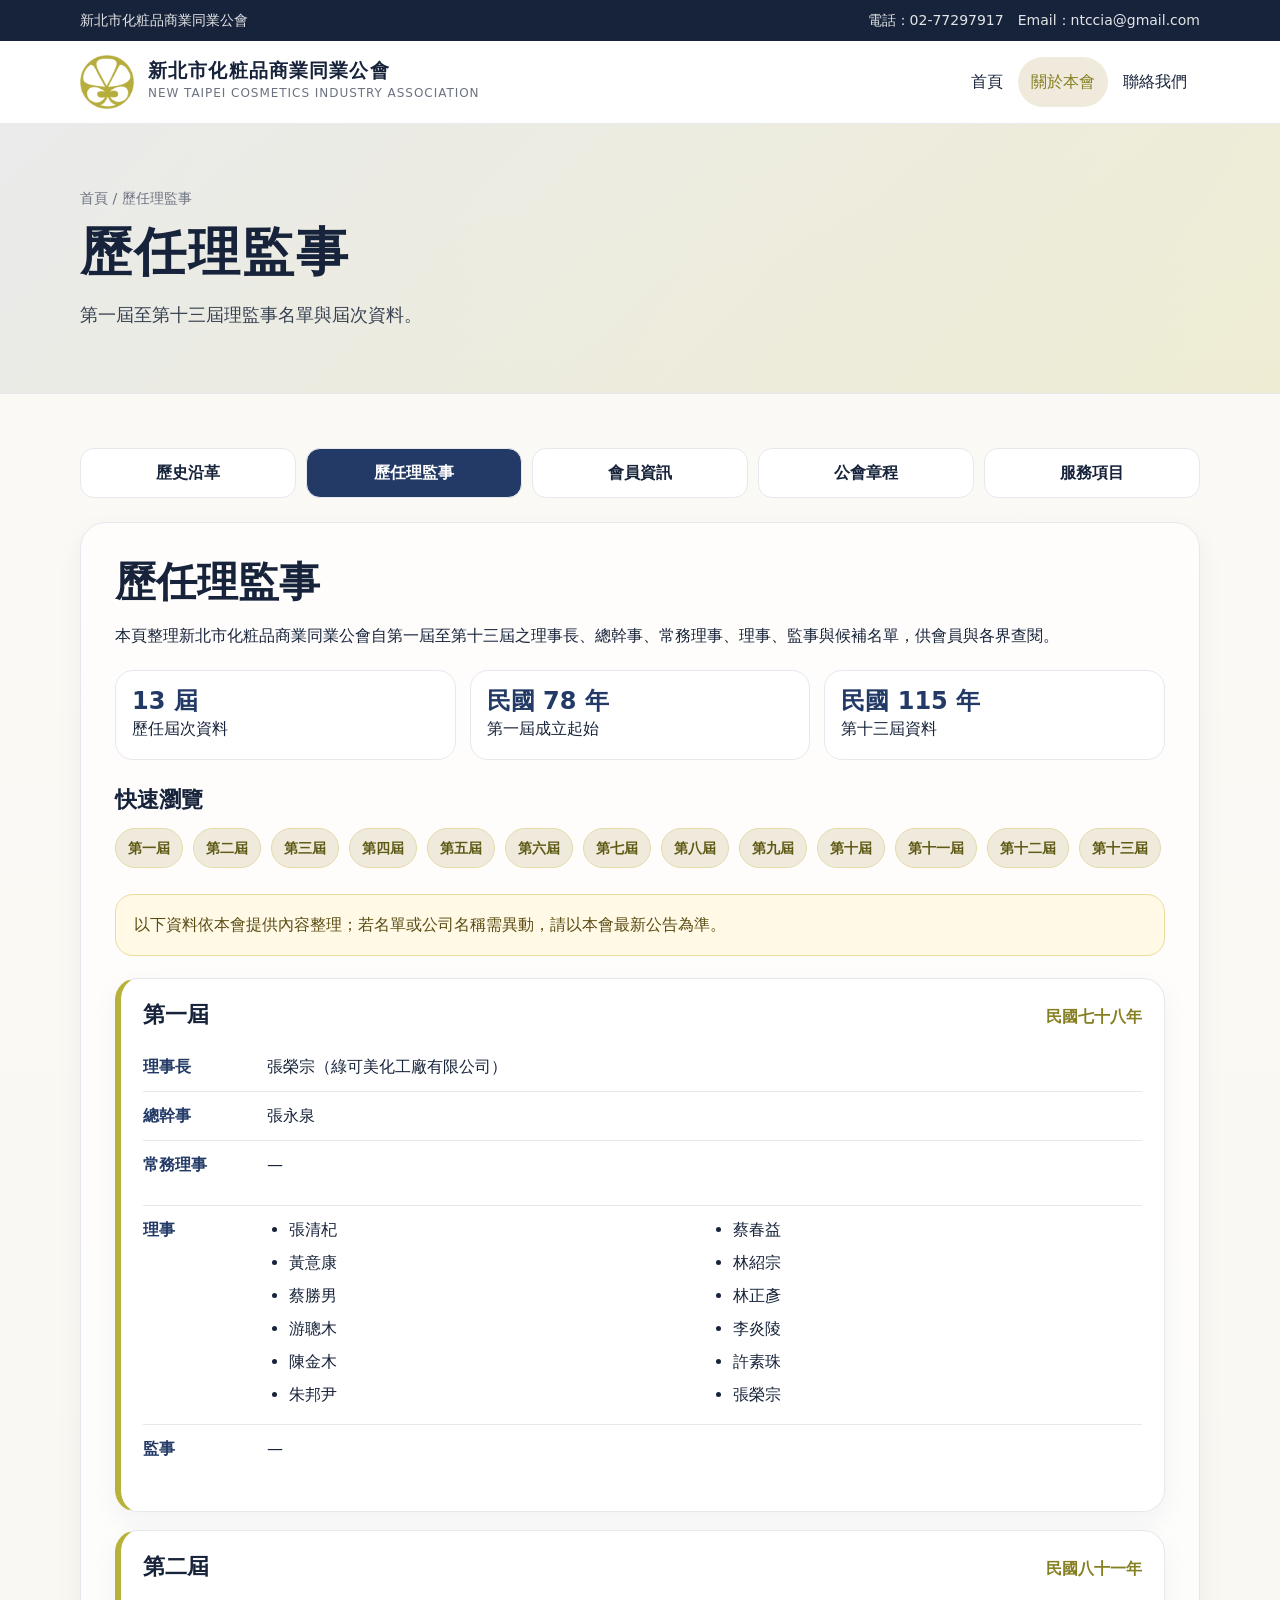
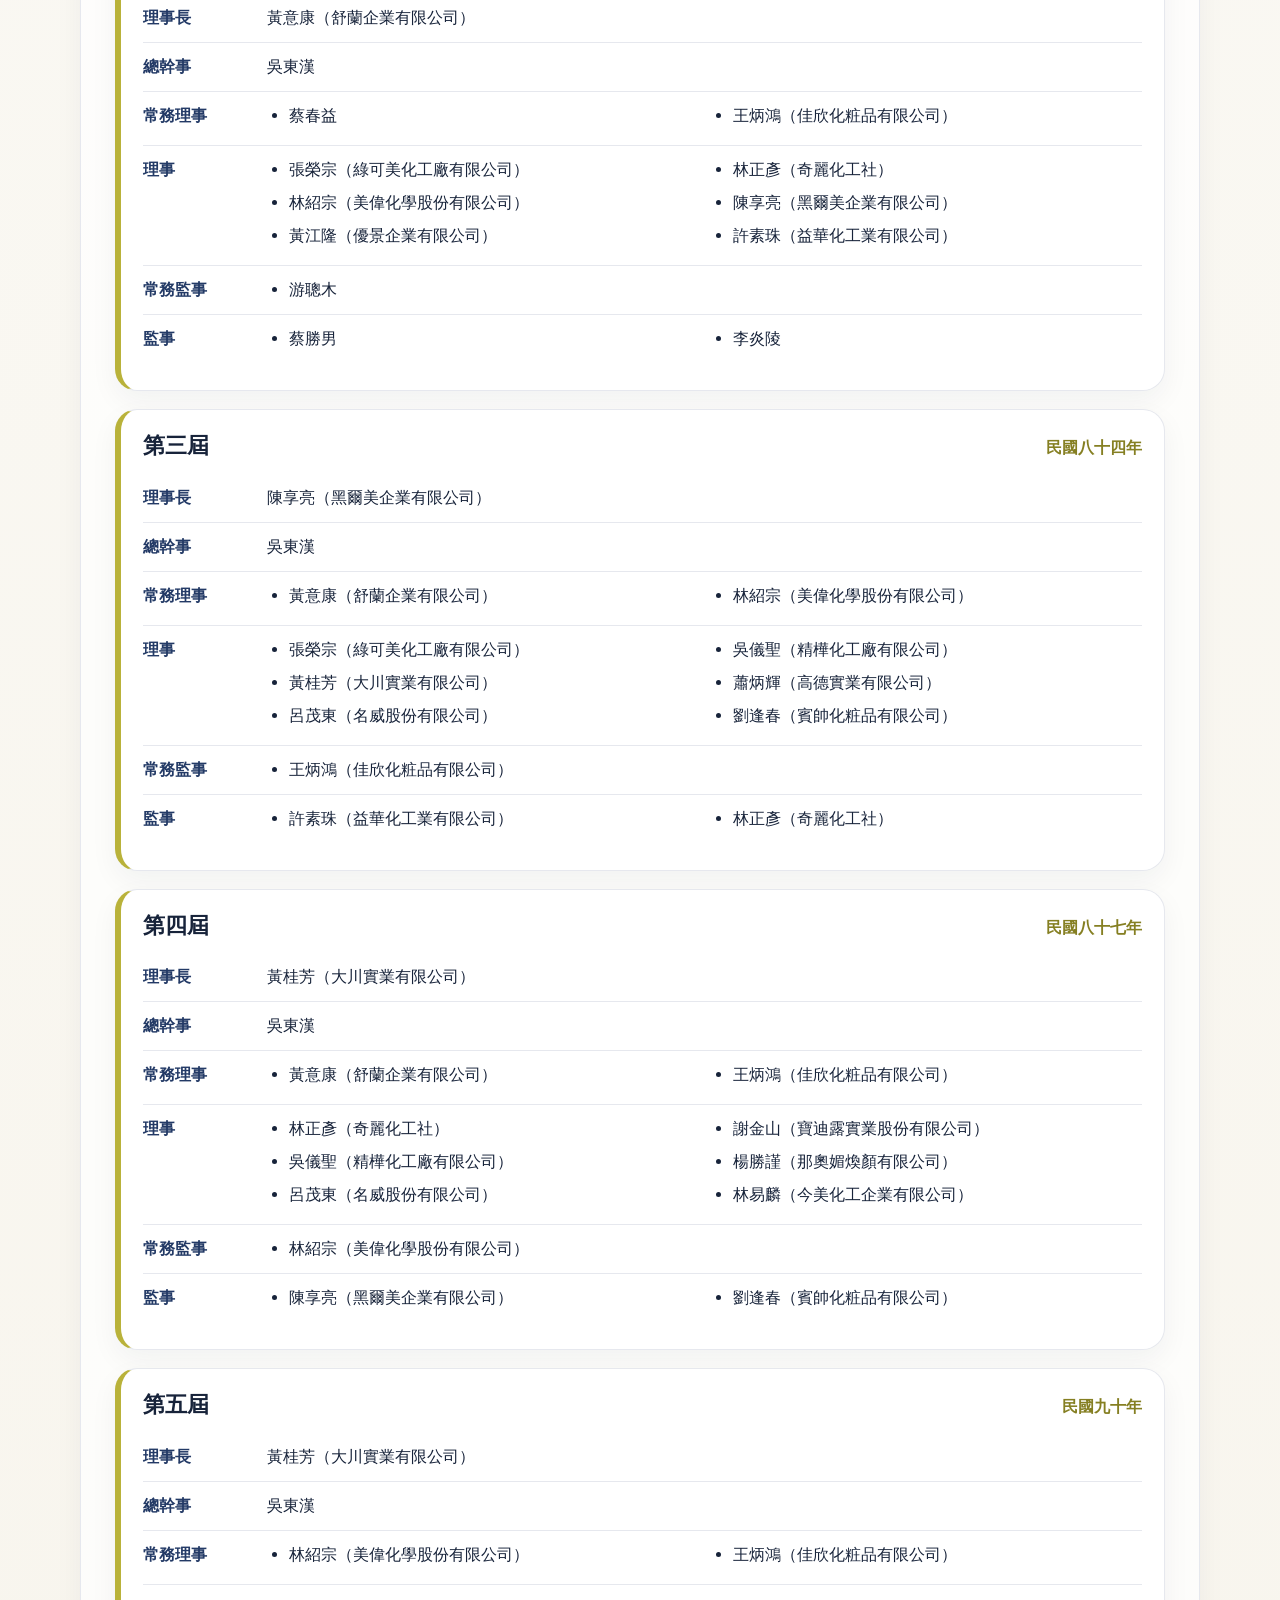
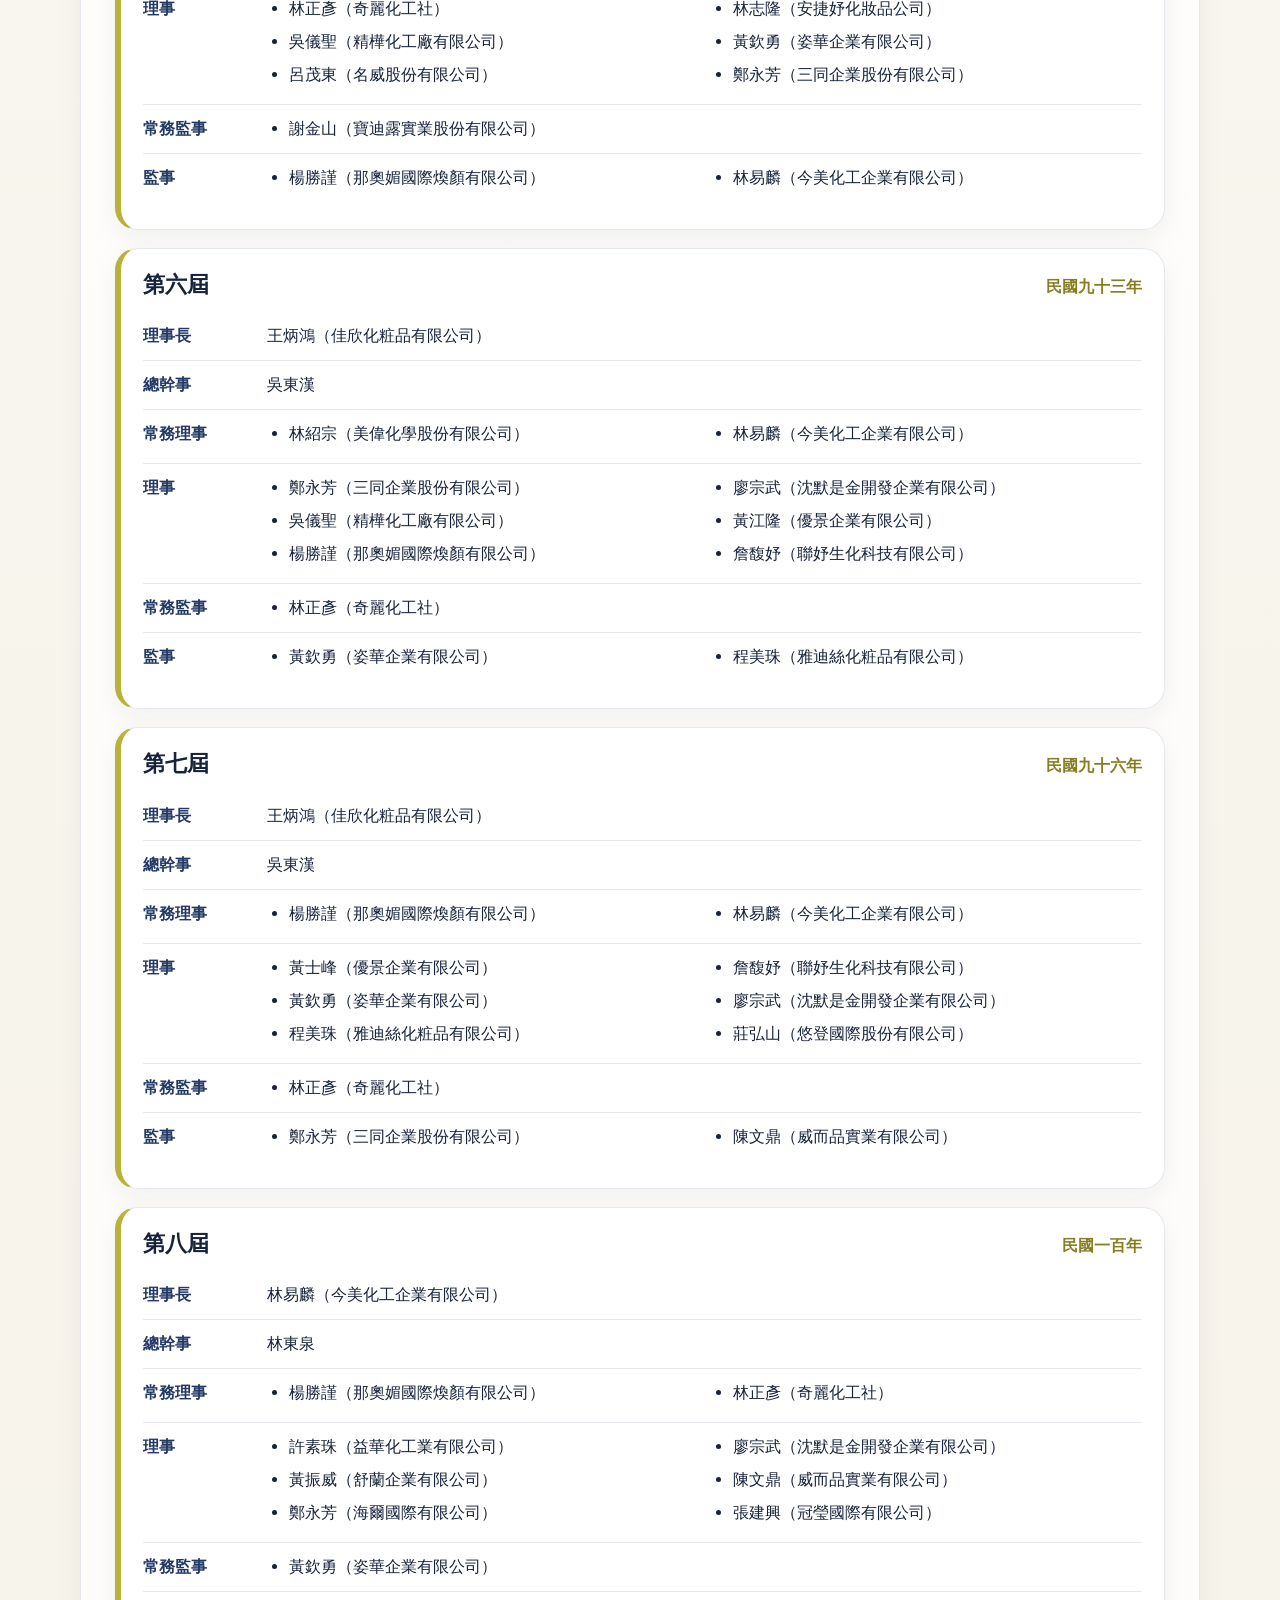
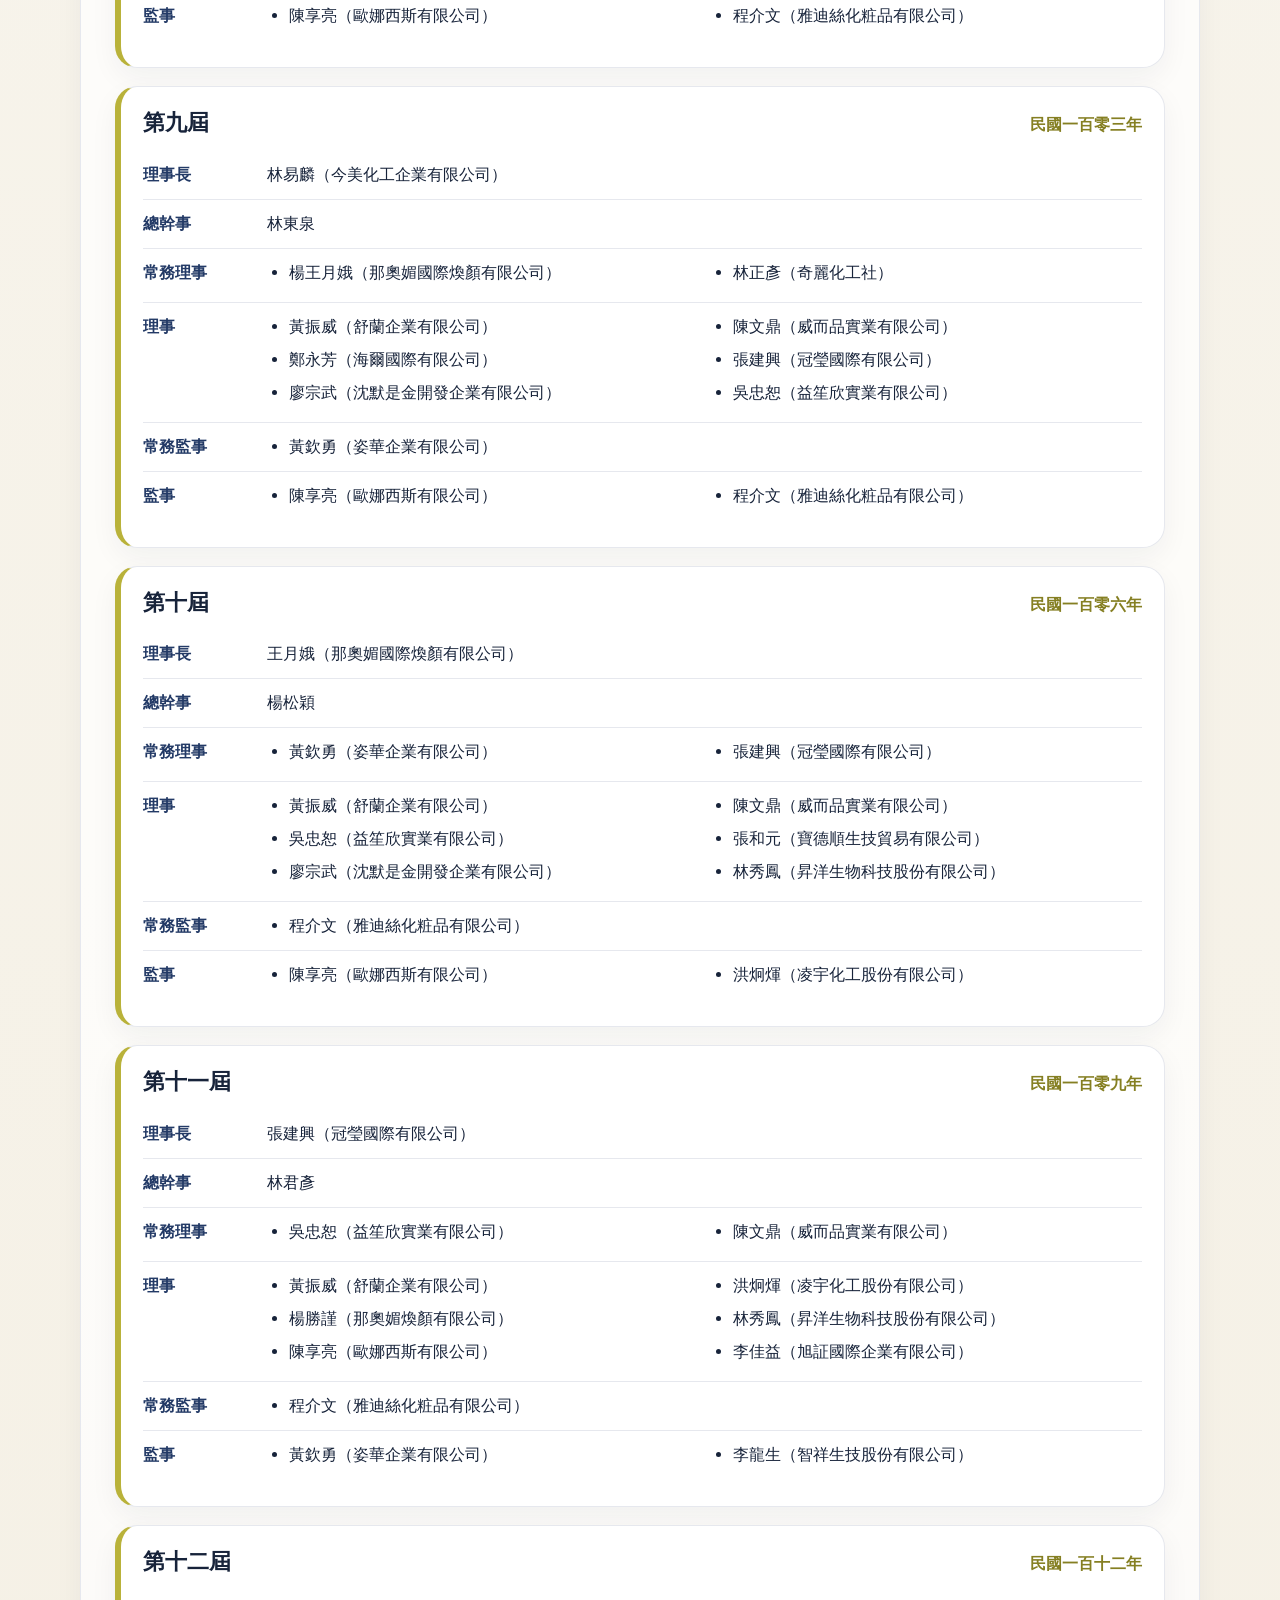
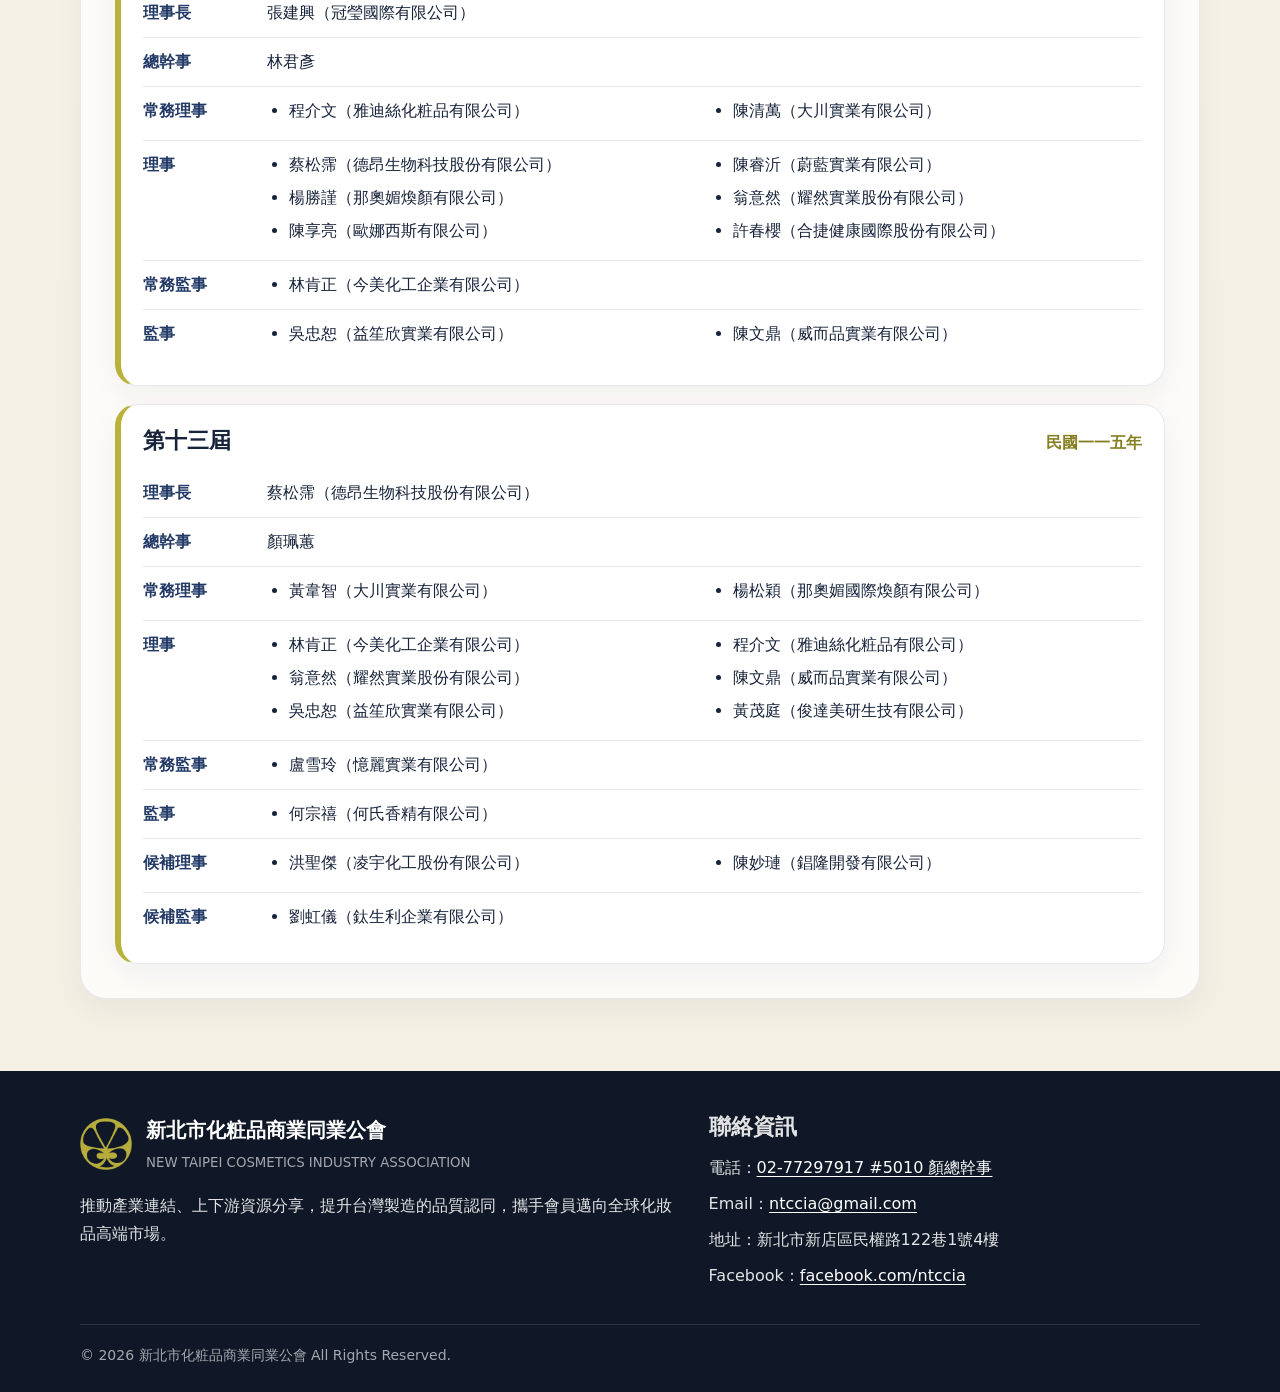
==== commit c573d4a6: "Add files via upload" ====
--- a/about-directors.html
+++ b/about-directors.html
@@ -1,14 +1,14 @@
-<!DOCTYPE html>
-
+<!doctype html>
 <html lang="zh-Hant-TW">
 <head>
-<meta charset="utf-8"/>
-<meta content="width=device-width, initial-scale=1" name="viewport"/>
-<title>歷任理監事｜新北市化粧品商業同業公會</title>
-<meta content="新北市化粧品商業同業公會官方網站，提供最新消息、入會申請、公會成員、歷史沿革、服務項目與聯絡資訊。" name="description"/>
-<link href="assets/images/favicon.png" rel="icon" type="image/png"/>
-<link href="assets/css/style.css" rel="stylesheet"/>
-<style>
+  <meta charset="utf-8">
+  <meta name="viewport" content="width=device-width, initial-scale=1">
+  <title>歷任理監事｜新北市化粧品商業同業公會</title>
+  <meta name="description" content="新北市化粧品商業同業公會官方網站，提供關於本會、歷史沿革、服務項目與聯絡資訊。">
+  <link rel="icon" href="assets/images/favicon.png" type="image/png">
+  <link rel="stylesheet" href="assets/css/style.css">
+
+  <style>
     .director-intro { display:grid; grid-template-columns: repeat(3, 1fr); gap: 14px; margin: 20px 0 26px; }
     .director-stat { background:#fff; border:1px solid var(--line); border-radius:18px; padding:16px; }
     .director-stat strong { display:block; color:var(--blue); font-size:24px; line-height:1.2; }
@@ -35,212 +35,224 @@
   </style>
 </head>
 <body>
-<a class="skip-link" href="#main">跳至主要內容</a>
-<div class="topbar">
-<div class="container">
-<span>新北市化粧品商業同業公會</span>
-<span>電話：02-77297917　Email：<a href="mailto:ntccia@gmail.com">ntccia@gmail.com</a></span>
-</div>
-</div>
-<header class="site-header">
-<div class="container navwrap">
-<a aria-label="回到首頁" class="brand" href="index.html">
-<img alt="新北市化粧品商業同業公會 Logo" src="assets/images/logo.png"/>
-<span><strong>新北市化粧品商業同業公會</strong><small>NEW TAIPEI COSMETICS INDUSTRY ASSOCIATION</small></span>
-</a>
-<button aria-controls="mainNav" aria-expanded="false" class="menu-toggle">選單</button>
-<nav aria-label="主要選單" class="main-nav" id="mainNav">
-<a href="index.html">首頁</a>
-<a href="news.html">最新消息</a>
-<a href="join.html">入會申請</a>
-<a href="members.html">公會成員</a>
-<div class="dropdown">
-<button class="active" type="button">關於本會</button>
-<div class="dropdown-menu">
-<a href="about-history.html">歷史沿革</a>
-<a href="about-directors.html">歷任理監事</a>
-<a href="about-member-info.html">會員資訊</a>
-<a href="about-rules.html">公會章程</a>
-<a href="about-services.html">服務項目</a>
-</div>
-</div>
-<a href="contact.html">聯絡我們</a>
-</nav>
-</div>
-</header>
-<main id="main">
-<section class="page-title"><div class="container"><div class="breadcrumb">首頁 / 歷任理監事</div><h1>歷任理監事</h1><p class="lead">第一屆至第十三屆理事、監事名單與屆次資料。</p></div></section>
+  <a class="skip-link" href="#main">跳至主要內容</a>
+  <div class="topbar">
+    <div class="container">
+      <span>新北市化粧品商業同業公會</span>
+      <span>電話：02-77297917　Email：<a href="mailto:ntccia@gmail.com">ntccia@gmail.com</a></span>
+    </div>
+  </div>
+  <header class="site-header">
+    <div class="container navwrap">
+      <a class="brand" href="index.html" aria-label="回到首頁">
+        <img src="assets/images/logo.png" alt="新北市化粧品商業同業公會 Logo">
+        <span><strong>新北市化粧品商業同業公會</strong><small>NEW TAIPEI COSMETICS INDUSTRY ASSOCIATION</small></span>
+      </a>
+      <button class="menu-toggle" aria-expanded="false" aria-controls="mainNav">選單</button>
+      <nav id="mainNav" class="main-nav" aria-label="主要選單">
+        <a href="index.html">首頁</a>
+        <div class="dropdown">
+          <button type="button" class="active">關於本會</button>
+          <div class="dropdown-menu">
+            <a href="about-history.html">歷史沿革</a>
+            <a href="about-directors.html">歷任理監事</a>
+            <a href="about-member-info.html">會員資訊</a>
+            <a href="about-rules.html">公會章程</a>
+            <a href="about-services.html">服務項目</a>
+          </div>
+        </div>
+        <a href="contact.html">聯絡我們</a>
+      </nav>
+    </div>
+  </header>
+
+  <main id="main">
+    <section class="page-title"><div class="container"><div class="breadcrumb">首頁 / 歷任理監事</div><h1>歷任理監事</h1><p class="lead">第一屆至第十三屆理監事名單與屆次資料。</p></div></section>
 <section class="content"><div class="container">
-<div class="about-nav"><a href="about-history.html">歷史沿革</a><a class="active" href="about-directors.html">歷任理監事</a><a href="about-member-info.html">會員資訊</a><a href="about-rules.html">公會章程</a><a href="about-services.html">服務項目</a></div>
-<article class="prose">
-<h2>歷任理監事</h2>
-<p>本頁整理新北市化粧品商業同業公會自第一屆至第十三屆之理事長、總幹事、常務理事、理事、監事與候補名單，供會員與各界查閱。</p>
-<div class="director-intro">
-<div class="director-stat"><strong>13 屆</strong><span>歷任屆次資料</span></div>
-<div class="director-stat"><strong>民國 78 年</strong><span>第一屆成立起始</span></div>
-<div class="director-stat"><strong>民國 115 年</strong><span>第十三屆資料</span></div>
-</div>
-<h3>快速瀏覽</h3>
-<div class="term-toc"><a href="#term-1">第一屆</a><a href="#term-2">第二屆</a><a href="#term-3">第三屆</a><a href="#term-4">第四屆</a><a href="#term-5">第五屆</a><a href="#term-6">第六屆</a><a href="#term-7">第七屆</a><a href="#term-8">第八屆</a><a href="#term-9">第九屆</a><a href="#term-10">第十屆</a><a href="#term-11">第十一屆</a><a href="#term-12">第十二屆</a><a href="#term-13">第十三屆</a></div>
-<div class="notice">以下資料依本會提供內容整理；若名單或公司名稱需異動，請以本會最新公告為準。</div>
-<div class="director-list">
-<section class="director-card" id="term-1">
-<h3>第一屆<span>民國七十八年</span></h3>
-<dl class="role-list">
-<div class="role-row"><dt>理事長</dt><dd>張榮宗（綠可美化工廠有限公司）</dd></div>
-<div class="role-row"><dt>總幹事</dt><dd>張永泉</dd></div>
-<div class="role-row"><dt>常務理事</dt><dd><p>—</p></dd></div>
-<div class="role-row"><dt>理事</dt><dd><ul class="people-list"><li>張清杞</li><li>黃意康</li><li>蔡勝男</li><li>游聰木</li><li>陳金木</li><li>朱邦尹</li><li>蔡春益</li><li>林紹宗</li><li>林正彥</li><li>李炎陵</li><li>許素珠</li><li>張榮宗</li></ul></dd></div>
-<div class="role-row"><dt>監事</dt><dd><p>—</p></dd></div>
-</dl>
-</section>
-<section class="director-card" id="term-2">
-<h3>第二屆<span>民國八十一年</span></h3>
-<dl class="role-list">
-<div class="role-row"><dt>理事長</dt><dd>黃意康（舒蘭企業有限公司）</dd></div>
-<div class="role-row"><dt>總幹事</dt><dd>吳東漢</dd></div>
-<div class="role-row"><dt>常務理事</dt><dd><ul class="people-list"><li>蔡春益</li><li>王炳鴻（佳欣化粧品有限公司）</li></ul></dd></div>
-<div class="role-row"><dt>理事</dt><dd><ul class="people-list"><li>張榮宗（綠可美化工廠有限公司）</li><li>林紹宗（美偉化學股份有限公司）</li><li>黃江隆（優景企業有限公司）</li><li>林正彥（奇麗化工社）</li><li>陳享亮（黑爾美企業有限公司）</li><li>許素珠（益華化工業有限公司）</li></ul></dd></div>
-<div class="role-row"><dt>常務監事</dt><dd><ul class="people-list"><li>游聰木</li></ul></dd></div><div class="role-row"><dt>監事</dt><dd><ul class="people-list"><li>蔡勝男</li><li>李炎陵</li></ul></dd></div>
-</dl>
-</section>
-<section class="director-card" id="term-3">
-<h3>第三屆<span>民國八十四年</span></h3>
-<dl class="role-list">
-<div class="role-row"><dt>理事長</dt><dd>陳享亮（黑爾美企業有限公司）</dd></div>
-<div class="role-row"><dt>總幹事</dt><dd>吳東漢</dd></div>
-<div class="role-row"><dt>常務理事</dt><dd><ul class="people-list"><li>黃意康（舒蘭企業有限公司）</li><li>林紹宗（美偉化學股份有限公司）</li></ul></dd></div>
-<div class="role-row"><dt>理事</dt><dd><ul class="people-list"><li>張榮宗（綠可美化工廠有限公司）</li><li>黃桂芳（大川實業有限公司）</li><li>呂茂東（名威股份有限公司）</li><li>吳儀聖（精樺化工廠有限公司）</li><li>蕭炳輝（高德實業有限公司）</li><li>劉逢春（賓帥化粧品有限公司）</li></ul></dd></div>
-<div class="role-row"><dt>常務監事</dt><dd><ul class="people-list"><li>王炳鴻（佳欣化粧品有限公司）</li></ul></dd></div><div class="role-row"><dt>監事</dt><dd><ul class="people-list"><li>許素珠（益華化工業有限公司）</li><li>林正彥（奇麗化工社）</li></ul></dd></div>
-</dl>
-</section>
-<section class="director-card" id="term-4">
-<h3>第四屆<span>民國八十七年</span></h3>
-<dl class="role-list">
-<div class="role-row"><dt>理事長</dt><dd>黃桂芳（大川實業有限公司）</dd></div>
-<div class="role-row"><dt>總幹事</dt><dd>吳東漢</dd></div>
-<div class="role-row"><dt>常務理事</dt><dd><ul class="people-list"><li>黃意康（舒蘭企業有限公司）</li><li>王炳鴻（佳欣化粧品有限公司）</li></ul></dd></div>
-<div class="role-row"><dt>理事</dt><dd><ul class="people-list"><li>林正彥（奇麗化工社）</li><li>吳儀聖（精樺化工廠有限公司）</li><li>呂茂東（名威股份有限公司）</li><li>謝金山（寶迪露實業股份有限公司）</li><li>楊勝謹（那奧媚煥顏有限公司）</li><li>林易麟（今美化工企業有限公司）</li></ul></dd></div>
-<div class="role-row"><dt>常務監事</dt><dd><ul class="people-list"><li>林紹宗（美偉化學股份有限公司）</li></ul></dd></div><div class="role-row"><dt>監事</dt><dd><ul class="people-list"><li>陳享亮（黑爾美企業有限公司）</li><li>劉逢春（賓帥化粧品有限公司）</li></ul></dd></div>
-</dl>
-</section>
-<section class="director-card" id="term-5">
-<h3>第五屆<span>民國九十年</span></h3>
-<dl class="role-list">
-<div class="role-row"><dt>理事長</dt><dd>黃桂芳（大川實業有限公司）</dd></div>
-<div class="role-row"><dt>總幹事</dt><dd>吳東漢</dd></div>
-<div class="role-row"><dt>常務理事</dt><dd><ul class="people-list"><li>林紹宗（美偉化學股份有限公司）</li><li>王炳鴻（佳欣化粧品有限公司）</li></ul></dd></div>
-<div class="role-row"><dt>理事</dt><dd><ul class="people-list"><li>林正彥（奇麗化工社）</li><li>吳儀聖（精樺化工廠有限公司）</li><li>呂茂東（名威股份有限公司）</li><li>林志隆（安捷妤化妝品公司）</li><li>黃欽勇（姿華企業有限公司）</li><li>鄭永芳（三同企業股份有限公司）</li></ul></dd></div>
-<div class="role-row"><dt>常務監事</dt><dd><ul class="people-list"><li>謝金山（寶迪露實業股份有限公司）</li></ul></dd></div><div class="role-row"><dt>監事</dt><dd><ul class="people-list"><li>楊勝謹（那奧媚國際煥顏有限公司）</li><li>林易麟（今美化工企業有限公司）</li></ul></dd></div>
-</dl>
-</section>
-<section class="director-card" id="term-6">
-<h3>第六屆<span>民國九十三年</span></h3>
-<dl class="role-list">
-<div class="role-row"><dt>理事長</dt><dd>王炳鴻（佳欣化粧品有限公司）</dd></div>
-<div class="role-row"><dt>總幹事</dt><dd>吳東漢</dd></div>
-<div class="role-row"><dt>常務理事</dt><dd><ul class="people-list"><li>林紹宗（美偉化學股份有限公司）</li><li>林易麟（今美化工企業有限公司）</li></ul></dd></div>
-<div class="role-row"><dt>理事</dt><dd><ul class="people-list"><li>鄭永芳（三同企業股份有限公司）</li><li>吳儀聖（精樺化工廠有限公司）</li><li>楊勝謹（那奧媚國際煥顏有限公司）</li><li>廖宗武（沈默是金開發企業有限公司）</li><li>黃江隆（優景企業有限公司）</li><li>詹馥妤（聯妤生化科技有限公司）</li></ul></dd></div>
-<div class="role-row"><dt>常務監事</dt><dd><ul class="people-list"><li>林正彥（奇麗化工社）</li></ul></dd></div><div class="role-row"><dt>監事</dt><dd><ul class="people-list"><li>黃欽勇（姿華企業有限公司）</li><li>程美珠（雅迪絲化粧品有限公司）</li></ul></dd></div>
-</dl>
-</section>
-<section class="director-card" id="term-7">
-<h3>第七屆<span>民國九十六年</span></h3>
-<dl class="role-list">
-<div class="role-row"><dt>理事長</dt><dd>王炳鴻（佳欣化粧品有限公司）</dd></div>
-<div class="role-row"><dt>總幹事</dt><dd>吳東漢</dd></div>
-<div class="role-row"><dt>常務理事</dt><dd><ul class="people-list"><li>楊勝謹（那奧媚國際煥顏有限公司）</li><li>林易麟（今美化工企業有限公司）</li></ul></dd></div>
-<div class="role-row"><dt>理事</dt><dd><ul class="people-list"><li>黃士峰（優景企業有限公司）</li><li>黃欽勇（姿華企業有限公司）</li><li>程美珠（雅迪絲化粧品有限公司）</li><li>詹馥妤（聯妤生化科技有限公司）</li><li>廖宗武（沈默是金開發企業有限公司）</li><li>莊弘山（悠登國際股份有限公司）</li></ul></dd></div>
-<div class="role-row"><dt>常務監事</dt><dd><ul class="people-list"><li>林正彥（奇麗化工社）</li></ul></dd></div><div class="role-row"><dt>監事</dt><dd><ul class="people-list"><li>鄭永芳（三同企業股份有限公司）</li><li>陳文鼎（威而品實業有限公司）</li></ul></dd></div>
-</dl>
-</section>
-<section class="director-card" id="term-8">
-<h3>第八屆<span>民國一百年</span></h3>
-<dl class="role-list">
-<div class="role-row"><dt>理事長</dt><dd>林易麟（今美化工企業有限公司）</dd></div>
-<div class="role-row"><dt>總幹事</dt><dd>林東泉</dd></div>
-<div class="role-row"><dt>常務理事</dt><dd><ul class="people-list"><li>楊勝謹（那奧媚國際煥顏有限公司）</li><li>林正彥（奇麗化工社）</li></ul></dd></div>
-<div class="role-row"><dt>理事</dt><dd><ul class="people-list"><li>許素珠（益華化工業有限公司）</li><li>黃振威（舒蘭企業有限公司）</li><li>鄭永芳（海爾國際有限公司）</li><li>廖宗武（沈默是金開發企業有限公司）</li><li>陳文鼎（威而品實業有限公司）</li><li>張建興（冠瑩國際有限公司）</li></ul></dd></div>
-<div class="role-row"><dt>常務監事</dt><dd><ul class="people-list"><li>黃欽勇（姿華企業有限公司）</li></ul></dd></div><div class="role-row"><dt>監事</dt><dd><ul class="people-list"><li>陳享亮（歐娜西斯有限公司）</li><li>程介文（雅迪絲化粧品有限公司）</li></ul></dd></div>
-</dl>
-</section>
-<section class="director-card" id="term-9">
-<h3>第九屆<span>民國一百零三年</span></h3>
-<dl class="role-list">
-<div class="role-row"><dt>理事長</dt><dd>林易麟（今美化工企業有限公司）</dd></div>
-<div class="role-row"><dt>總幹事</dt><dd>林東泉</dd></div>
-<div class="role-row"><dt>常務理事</dt><dd><ul class="people-list"><li>楊王月娥（那奧媚國際煥顏有限公司）</li><li>林正彥（奇麗化工社）</li></ul></dd></div>
-<div class="role-row"><dt>理事</dt><dd><ul class="people-list"><li>黃振威（舒蘭企業有限公司）</li><li>鄭永芳（海爾國際有限公司）</li><li>廖宗武（沈默是金開發企業有限公司）</li><li>陳文鼎（威而品實業有限公司）</li><li>張建興（冠瑩國際有限公司）</li><li>吳忠恕（益笙欣實業有限公司）</li></ul></dd></div>
-<div class="role-row"><dt>常務監事</dt><dd><ul class="people-list"><li>黃欽勇（姿華企業有限公司）</li></ul></dd></div><div class="role-row"><dt>監事</dt><dd><ul class="people-list"><li>陳享亮（歐娜西斯有限公司）</li><li>程介文（雅迪絲化粧品有限公司）</li></ul></dd></div>
-</dl>
-</section>
-<section class="director-card" id="term-10">
-<h3>第十屆<span>民國一百零六年</span></h3>
-<dl class="role-list">
-<div class="role-row"><dt>理事長</dt><dd>王月娥（那奧媚國際煥顏有限公司）</dd></div>
-<div class="role-row"><dt>總幹事</dt><dd>楊松穎</dd></div>
-<div class="role-row"><dt>常務理事</dt><dd><ul class="people-list"><li>黃欽勇（姿華企業有限公司）</li><li>張建興（冠瑩國際有限公司）</li></ul></dd></div>
-<div class="role-row"><dt>理事</dt><dd><ul class="people-list"><li>黃振威（舒蘭企業有限公司）</li><li>吳忠恕（益笙欣實業有限公司）</li><li>廖宗武（沈默是金開發企業有限公司）</li><li>陳文鼎（威而品實業有限公司）</li><li>張和元（寶德順生技貿易有限公司）</li><li>林秀鳳（昇洋生物科技股份有限公司）</li></ul></dd></div>
-<div class="role-row"><dt>常務監事</dt><dd><ul class="people-list"><li>程介文（雅迪絲化粧品有限公司）</li></ul></dd></div><div class="role-row"><dt>監事</dt><dd><ul class="people-list"><li>陳享亮（歐娜西斯有限公司）</li><li>洪炯煇（凌宇化工股份有限公司）</li></ul></dd></div>
-</dl>
-</section>
-<section class="director-card" id="term-11">
-<h3>第十一屆<span>民國一百零九年</span></h3>
-<dl class="role-list">
-<div class="role-row"><dt>理事長</dt><dd>張建興（冠瑩國際有限公司）</dd></div>
-<div class="role-row"><dt>總幹事</dt><dd>林君彥</dd></div>
-<div class="role-row"><dt>常務理事</dt><dd><ul class="people-list"><li>吳忠恕（益笙欣實業有限公司）</li><li>陳文鼎（威而品實業有限公司）</li></ul></dd></div>
-<div class="role-row"><dt>理事</dt><dd><ul class="people-list"><li>黃振威（舒蘭企業有限公司）</li><li>楊勝謹（那奧媚煥顏有限公司）</li><li>陳享亮（歐娜西斯有限公司）</li><li>洪炯煇（凌宇化工股份有限公司）</li><li>林秀鳳（昇洋生物科技股份有限公司）</li><li>李佳益（旭証國際企業有限公司）</li></ul></dd></div>
-<div class="role-row"><dt>常務監事</dt><dd><ul class="people-list"><li>程介文（雅迪絲化粧品有限公司）</li></ul></dd></div><div class="role-row"><dt>監事</dt><dd><ul class="people-list"><li>黃欽勇（姿華企業有限公司）</li><li>李龍生（智祥生技股份有限公司）</li></ul></dd></div>
-</dl>
-</section>
-<section class="director-card" id="term-12">
-<h3>第十二屆<span>民國一百十二年</span></h3>
-<dl class="role-list">
-<div class="role-row"><dt>理事長</dt><dd>張建興（冠瑩國際有限公司）</dd></div>
-<div class="role-row"><dt>總幹事</dt><dd>林君彥</dd></div>
-<div class="role-row"><dt>常務理事</dt><dd><ul class="people-list"><li>程介文（雅迪絲化粧品有限公司）</li><li>陳清萬（大川實業有限公司）</li></ul></dd></div>
-<div class="role-row"><dt>理事</dt><dd><ul class="people-list"><li>蔡松霈（德昂生物科技股份有限公司）</li><li>楊勝謹（那奧媚煥顏有限公司）</li><li>陳享亮（歐娜西斯有限公司）</li><li>陳睿沂（蔚藍實業有限公司）</li><li>翁意然（耀然實業股份有限公司）</li><li>許春櫻（合捷健康國際股份有限公司）</li></ul></dd></div>
-<div class="role-row"><dt>常務監事</dt><dd><ul class="people-list"><li>林肯正（今美化工企業有限公司）</li></ul></dd></div><div class="role-row"><dt>監事</dt><dd><ul class="people-list"><li>吳忠恕（益笙欣實業有限公司）</li><li>陳文鼎（威而品實業有限公司）</li></ul></dd></div>
-</dl>
-</section>
-<section class="director-card" id="term-13">
-<h3>第十三屆<span>民國一一五年</span></h3>
-<dl class="role-list">
-<div class="role-row"><dt>理事長</dt><dd>蔡松霈（德昂生物科技股份有限公司）</dd></div>
-<div class="role-row"><dt>總幹事</dt><dd>顏珮蕙</dd></div>
-<div class="role-row"><dt>常務理事</dt><dd><ul class="people-list"><li>黃韋智（大川實業有限公司）</li><li>楊松穎（那奧媚國際煥顏有限公司）</li></ul></dd></div>
-<div class="role-row"><dt>理事</dt><dd><ul class="people-list"><li>林肯正（今美化工企業有限公司）</li><li>翁意然（耀然實業股份有限公司）</li><li>吳忠恕（益笙欣實業有限公司）</li><li>程介文（雅迪絲化粧品有限公司）</li><li>陳文鼎（威而品實業有限公司）</li><li>黃茂庭（俊達美研生技有限公司）</li></ul></dd></div>
-<div class="role-row"><dt>常務監事</dt><dd><ul class="people-list"><li>盧雪玲（憶麗實業有限公司）</li></ul></dd></div><div class="role-row"><dt>監事</dt><dd><ul class="people-list"><li>何宗禧（何氏香精有限公司）</li></ul></dd></div>
-<div class="role-row"><dt>候補理事</dt><dd><ul class="people-list"><li>洪聖傑（凌宇化工股份有限公司）</li><li>陳妙璉（錩隆開發有限公司）</li></ul></dd></div>
-<div class="role-row"><dt>候補監事</dt><dd><ul class="people-list"><li>劉虹儀（鈦生利企業有限公司）</li></ul></dd></div>
-</dl>
-</section>
-</div>
-</article>
+  <div class="about-nav"><a href="about-history.html">歷史沿革</a><a href="about-directors.html" class="active">歷任理監事</a><a href="about-member-info.html">會員資訊</a><a href="about-rules.html">公會章程</a><a href="about-services.html">服務項目</a></div>
+  <article class="prose">
+    <h2>歷任理監事</h2>
+    <p>本頁整理新北市化粧品商業同業公會自第一屆至第十三屆之理事長、總幹事、常務理事、理事、監事與候補名單，供會員與各界查閱。</p>
+    <div class="director-intro">
+      <div class="director-stat"><strong>13 屆</strong><span>歷任屆次資料</span></div>
+      <div class="director-stat"><strong>民國 78 年</strong><span>第一屆成立起始</span></div>
+      <div class="director-stat"><strong>民國 115 年</strong><span>第十三屆資料</span></div>
+    </div>
+    <h3>快速瀏覽</h3>
+    <div class="term-toc"><a href="#term-1">第一屆</a><a href="#term-2">第二屆</a><a href="#term-3">第三屆</a><a href="#term-4">第四屆</a><a href="#term-5">第五屆</a><a href="#term-6">第六屆</a><a href="#term-7">第七屆</a><a href="#term-8">第八屆</a><a href="#term-9">第九屆</a><a href="#term-10">第十屆</a><a href="#term-11">第十一屆</a><a href="#term-12">第十二屆</a><a href="#term-13">第十三屆</a></div>
+    <div class="notice">以下資料依本會提供內容整理；若名單或公司名稱需異動，請以本會最新公告為準。</div>
+    <div class="director-list">
+    <section class="director-card" id="term-1">
+      <h3>第一屆<span>民國七十八年</span></h3>
+      <dl class="role-list">
+        <div class="role-row"><dt>理事長</dt><dd>張榮宗（綠可美化工廠有限公司）</dd></div>
+        <div class="role-row"><dt>總幹事</dt><dd>張永泉</dd></div>
+        <div class="role-row"><dt>常務理事</dt><dd><p>—</p></dd></div>
+        <div class="role-row"><dt>理事</dt><dd><ul class="people-list"><li>張清杞</li><li>黃意康</li><li>蔡勝男</li><li>游聰木</li><li>陳金木</li><li>朱邦尹</li><li>蔡春益</li><li>林紹宗</li><li>林正彥</li><li>李炎陵</li><li>許素珠</li><li>張榮宗</li></ul></dd></div>
+        <div class="role-row"><dt>監事</dt><dd><p>—</p></dd></div>
+      </dl>
+    </section>
+    <section class="director-card" id="term-2">
+      <h3>第二屆<span>民國八十一年</span></h3>
+      <dl class="role-list">
+        <div class="role-row"><dt>理事長</dt><dd>黃意康（舒蘭企業有限公司）</dd></div>
+        <div class="role-row"><dt>總幹事</dt><dd>吳東漢</dd></div>
+        <div class="role-row"><dt>常務理事</dt><dd><ul class="people-list"><li>蔡春益</li><li>王炳鴻（佳欣化粧品有限公司）</li></ul></dd></div>
+        <div class="role-row"><dt>理事</dt><dd><ul class="people-list"><li>張榮宗（綠可美化工廠有限公司）</li><li>林紹宗（美偉化學股份有限公司）</li><li>黃江隆（優景企業有限公司）</li><li>林正彥（奇麗化工社）</li><li>陳享亮（黑爾美企業有限公司）</li><li>許素珠（益華化工業有限公司）</li></ul></dd></div>
+        <div class="role-row"><dt>常務監事</dt><dd><ul class="people-list"><li>游聰木</li></ul></dd></div>
+        <div class="role-row"><dt>監事</dt><dd><ul class="people-list"><li>蔡勝男</li><li>李炎陵</li></ul></dd></div>
+      </dl>
+    </section>
+    <section class="director-card" id="term-3">
+      <h3>第三屆<span>民國八十四年</span></h3>
+      <dl class="role-list">
+        <div class="role-row"><dt>理事長</dt><dd>陳享亮（黑爾美企業有限公司）</dd></div>
+        <div class="role-row"><dt>總幹事</dt><dd>吳東漢</dd></div>
+        <div class="role-row"><dt>常務理事</dt><dd><ul class="people-list"><li>黃意康（舒蘭企業有限公司）</li><li>林紹宗（美偉化學股份有限公司）</li></ul></dd></div>
+        <div class="role-row"><dt>理事</dt><dd><ul class="people-list"><li>張榮宗（綠可美化工廠有限公司）</li><li>黃桂芳（大川實業有限公司）</li><li>呂茂東（名威股份有限公司）</li><li>吳儀聖（精樺化工廠有限公司）</li><li>蕭炳輝（高德實業有限公司）</li><li>劉逢春（賓帥化粧品有限公司）</li></ul></dd></div>
+        <div class="role-row"><dt>常務監事</dt><dd><ul class="people-list"><li>王炳鴻（佳欣化粧品有限公司）</li></ul></dd></div>
+        <div class="role-row"><dt>監事</dt><dd><ul class="people-list"><li>許素珠（益華化工業有限公司）</li><li>林正彥（奇麗化工社）</li></ul></dd></div>
+      </dl>
+    </section>
+    <section class="director-card" id="term-4">
+      <h3>第四屆<span>民國八十七年</span></h3>
+      <dl class="role-list">
+        <div class="role-row"><dt>理事長</dt><dd>黃桂芳（大川實業有限公司）</dd></div>
+        <div class="role-row"><dt>總幹事</dt><dd>吳東漢</dd></div>
+        <div class="role-row"><dt>常務理事</dt><dd><ul class="people-list"><li>黃意康（舒蘭企業有限公司）</li><li>王炳鴻（佳欣化粧品有限公司）</li></ul></dd></div>
+        <div class="role-row"><dt>理事</dt><dd><ul class="people-list"><li>林正彥（奇麗化工社）</li><li>吳儀聖（精樺化工廠有限公司）</li><li>呂茂東（名威股份有限公司）</li><li>謝金山（寶迪露實業股份有限公司）</li><li>楊勝謹（那奧媚煥顏有限公司）</li><li>林易麟（今美化工企業有限公司）</li></ul></dd></div>
+        <div class="role-row"><dt>常務監事</dt><dd><ul class="people-list"><li>林紹宗（美偉化學股份有限公司）</li></ul></dd></div>
+        <div class="role-row"><dt>監事</dt><dd><ul class="people-list"><li>陳享亮（黑爾美企業有限公司）</li><li>劉逢春（賓帥化粧品有限公司）</li></ul></dd></div>
+      </dl>
+    </section>
+    <section class="director-card" id="term-5">
+      <h3>第五屆<span>民國九十年</span></h3>
+      <dl class="role-list">
+        <div class="role-row"><dt>理事長</dt><dd>黃桂芳（大川實業有限公司）</dd></div>
+        <div class="role-row"><dt>總幹事</dt><dd>吳東漢</dd></div>
+        <div class="role-row"><dt>常務理事</dt><dd><ul class="people-list"><li>林紹宗（美偉化學股份有限公司）</li><li>王炳鴻（佳欣化粧品有限公司）</li></ul></dd></div>
+        <div class="role-row"><dt>理事</dt><dd><ul class="people-list"><li>林正彥（奇麗化工社）</li><li>吳儀聖（精樺化工廠有限公司）</li><li>呂茂東（名威股份有限公司）</li><li>林志隆（安捷妤化妝品公司）</li><li>黃欽勇（姿華企業有限公司）</li><li>鄭永芳（三同企業股份有限公司）</li></ul></dd></div>
+        <div class="role-row"><dt>常務監事</dt><dd><ul class="people-list"><li>謝金山（寶迪露實業股份有限公司）</li></ul></dd></div>
+        <div class="role-row"><dt>監事</dt><dd><ul class="people-list"><li>楊勝謹（那奧媚國際煥顏有限公司）</li><li>林易麟（今美化工企業有限公司）</li></ul></dd></div>
+      </dl>
+    </section>
+    <section class="director-card" id="term-6">
+      <h3>第六屆<span>民國九十三年</span></h3>
+      <dl class="role-list">
+        <div class="role-row"><dt>理事長</dt><dd>王炳鴻（佳欣化粧品有限公司）</dd></div>
+        <div class="role-row"><dt>總幹事</dt><dd>吳東漢</dd></div>
+        <div class="role-row"><dt>常務理事</dt><dd><ul class="people-list"><li>林紹宗（美偉化學股份有限公司）</li><li>林易麟（今美化工企業有限公司）</li></ul></dd></div>
+        <div class="role-row"><dt>理事</dt><dd><ul class="people-list"><li>鄭永芳（三同企業股份有限公司）</li><li>吳儀聖（精樺化工廠有限公司）</li><li>楊勝謹（那奧媚國際煥顏有限公司）</li><li>廖宗武（沈默是金開發企業有限公司）</li><li>黃江隆（優景企業有限公司）</li><li>詹馥妤（聯妤生化科技有限公司）</li></ul></dd></div>
+        <div class="role-row"><dt>常務監事</dt><dd><ul class="people-list"><li>林正彥（奇麗化工社）</li></ul></dd></div>
+        <div class="role-row"><dt>監事</dt><dd><ul class="people-list"><li>黃欽勇（姿華企業有限公司）</li><li>程美珠（雅迪絲化粧品有限公司）</li></ul></dd></div>
+      </dl>
+    </section>
+    <section class="director-card" id="term-7">
+      <h3>第七屆<span>民國九十六年</span></h3>
+      <dl class="role-list">
+        <div class="role-row"><dt>理事長</dt><dd>王炳鴻（佳欣化粧品有限公司）</dd></div>
+        <div class="role-row"><dt>總幹事</dt><dd>吳東漢</dd></div>
+        <div class="role-row"><dt>常務理事</dt><dd><ul class="people-list"><li>楊勝謹（那奧媚國際煥顏有限公司）</li><li>林易麟（今美化工企業有限公司）</li></ul></dd></div>
+        <div class="role-row"><dt>理事</dt><dd><ul class="people-list"><li>黃士峰（優景企業有限公司）</li><li>黃欽勇（姿華企業有限公司）</li><li>程美珠（雅迪絲化粧品有限公司）</li><li>詹馥妤（聯妤生化科技有限公司）</li><li>廖宗武（沈默是金開發企業有限公司）</li><li>莊弘山（悠登國際股份有限公司）</li></ul></dd></div>
+        <div class="role-row"><dt>常務監事</dt><dd><ul class="people-list"><li>林正彥（奇麗化工社）</li></ul></dd></div>
+        <div class="role-row"><dt>監事</dt><dd><ul class="people-list"><li>鄭永芳（三同企業股份有限公司）</li><li>陳文鼎（威而品實業有限公司）</li></ul></dd></div>
+      </dl>
+    </section>
+    <section class="director-card" id="term-8">
+      <h3>第八屆<span>民國一百年</span></h3>
+      <dl class="role-list">
+        <div class="role-row"><dt>理事長</dt><dd>林易麟（今美化工企業有限公司）</dd></div>
+        <div class="role-row"><dt>總幹事</dt><dd>林東泉</dd></div>
+        <div class="role-row"><dt>常務理事</dt><dd><ul class="people-list"><li>楊勝謹（那奧媚國際煥顏有限公司）</li><li>林正彥（奇麗化工社）</li></ul></dd></div>
+        <div class="role-row"><dt>理事</dt><dd><ul class="people-list"><li>許素珠（益華化工業有限公司）</li><li>黃振威（舒蘭企業有限公司）</li><li>鄭永芳（海爾國際有限公司）</li><li>廖宗武（沈默是金開發企業有限公司）</li><li>陳文鼎（威而品實業有限公司）</li><li>張建興（冠瑩國際有限公司）</li></ul></dd></div>
+        <div class="role-row"><dt>常務監事</dt><dd><ul class="people-list"><li>黃欽勇（姿華企業有限公司）</li></ul></dd></div>
+        <div class="role-row"><dt>監事</dt><dd><ul class="people-list"><li>陳享亮（歐娜西斯有限公司）</li><li>程介文（雅迪絲化粧品有限公司）</li></ul></dd></div>
+      </dl>
+    </section>
+    <section class="director-card" id="term-9">
+      <h3>第九屆<span>民國一百零三年</span></h3>
+      <dl class="role-list">
+        <div class="role-row"><dt>理事長</dt><dd>林易麟（今美化工企業有限公司）</dd></div>
+        <div class="role-row"><dt>總幹事</dt><dd>林東泉</dd></div>
+        <div class="role-row"><dt>常務理事</dt><dd><ul class="people-list"><li>楊王月娥（那奧媚國際煥顏有限公司）</li><li>林正彥（奇麗化工社）</li></ul></dd></div>
+        <div class="role-row"><dt>理事</dt><dd><ul class="people-list"><li>黃振威（舒蘭企業有限公司）</li><li>鄭永芳（海爾國際有限公司）</li><li>廖宗武（沈默是金開發企業有限公司）</li><li>陳文鼎（威而品實業有限公司）</li><li>張建興（冠瑩國際有限公司）</li><li>吳忠恕（益笙欣實業有限公司）</li></ul></dd></div>
+        <div class="role-row"><dt>常務監事</dt><dd><ul class="people-list"><li>黃欽勇（姿華企業有限公司）</li></ul></dd></div>
+        <div class="role-row"><dt>監事</dt><dd><ul class="people-list"><li>陳享亮（歐娜西斯有限公司）</li><li>程介文（雅迪絲化粧品有限公司）</li></ul></dd></div>
+      </dl>
+    </section>
+    <section class="director-card" id="term-10">
+      <h3>第十屆<span>民國一百零六年</span></h3>
+      <dl class="role-list">
+        <div class="role-row"><dt>理事長</dt><dd>王月娥（那奧媚國際煥顏有限公司）</dd></div>
+        <div class="role-row"><dt>總幹事</dt><dd>楊松穎</dd></div>
+        <div class="role-row"><dt>常務理事</dt><dd><ul class="people-list"><li>黃欽勇（姿華企業有限公司）</li><li>張建興（冠瑩國際有限公司）</li></ul></dd></div>
+        <div class="role-row"><dt>理事</dt><dd><ul class="people-list"><li>黃振威（舒蘭企業有限公司）</li><li>吳忠恕（益笙欣實業有限公司）</li><li>廖宗武（沈默是金開發企業有限公司）</li><li>陳文鼎（威而品實業有限公司）</li><li>張和元（寶德順生技貿易有限公司）</li><li>林秀鳳（昇洋生物科技股份有限公司）</li></ul></dd></div>
+        <div class="role-row"><dt>常務監事</dt><dd><ul class="people-list"><li>程介文（雅迪絲化粧品有限公司）</li></ul></dd></div>
+        <div class="role-row"><dt>監事</dt><dd><ul class="people-list"><li>陳享亮（歐娜西斯有限公司）</li><li>洪炯煇（凌宇化工股份有限公司）</li></ul></dd></div>
+      </dl>
+    </section>
+    <section class="director-card" id="term-11">
+      <h3>第十一屆<span>民國一百零九年</span></h3>
+      <dl class="role-list">
+        <div class="role-row"><dt>理事長</dt><dd>張建興（冠瑩國際有限公司）</dd></div>
+        <div class="role-row"><dt>總幹事</dt><dd>林君彥</dd></div>
+        <div class="role-row"><dt>常務理事</dt><dd><ul class="people-list"><li>吳忠恕（益笙欣實業有限公司）</li><li>陳文鼎（威而品實業有限公司）</li></ul></dd></div>
+        <div class="role-row"><dt>理事</dt><dd><ul class="people-list"><li>黃振威（舒蘭企業有限公司）</li><li>楊勝謹（那奧媚煥顏有限公司）</li><li>陳享亮（歐娜西斯有限公司）</li><li>洪炯煇（凌宇化工股份有限公司）</li><li>林秀鳳（昇洋生物科技股份有限公司）</li><li>李佳益（旭証國際企業有限公司）</li></ul></dd></div>
+        <div class="role-row"><dt>常務監事</dt><dd><ul class="people-list"><li>程介文（雅迪絲化粧品有限公司）</li></ul></dd></div>
+        <div class="role-row"><dt>監事</dt><dd><ul class="people-list"><li>黃欽勇（姿華企業有限公司）</li><li>李龍生（智祥生技股份有限公司）</li></ul></dd></div>
+      </dl>
+    </section>
+    <section class="director-card" id="term-12">
+      <h3>第十二屆<span>民國一百十二年</span></h3>
+      <dl class="role-list">
+        <div class="role-row"><dt>理事長</dt><dd>張建興（冠瑩國際有限公司）</dd></div>
+        <div class="role-row"><dt>總幹事</dt><dd>林君彥</dd></div>
+        <div class="role-row"><dt>常務理事</dt><dd><ul class="people-list"><li>程介文（雅迪絲化粧品有限公司）</li><li>陳清萬（大川實業有限公司）</li></ul></dd></div>
+        <div class="role-row"><dt>理事</dt><dd><ul class="people-list"><li>蔡松霈（德昂生物科技股份有限公司）</li><li>楊勝謹（那奧媚煥顏有限公司）</li><li>陳享亮（歐娜西斯有限公司）</li><li>陳睿沂（蔚藍實業有限公司）</li><li>翁意然（耀然實業股份有限公司）</li><li>許春櫻（合捷健康國際股份有限公司）</li></ul></dd></div>
+        <div class="role-row"><dt>常務監事</dt><dd><ul class="people-list"><li>林肯正（今美化工企業有限公司）</li></ul></dd></div>
+        <div class="role-row"><dt>監事</dt><dd><ul class="people-list"><li>吳忠恕（益笙欣實業有限公司）</li><li>陳文鼎（威而品實業有限公司）</li></ul></dd></div>
+      </dl>
+    </section>
+    <section class="director-card" id="term-13">
+      <h3>第十三屆<span>民國一一五年</span></h3>
+      <dl class="role-list">
+        <div class="role-row"><dt>理事長</dt><dd>蔡松霈（德昂生物科技股份有限公司）</dd></div>
+        <div class="role-row"><dt>總幹事</dt><dd>顏珮蕙</dd></div>
+        <div class="role-row"><dt>常務理事</dt><dd><ul class="people-list"><li>黃韋智（大川實業有限公司）</li><li>楊松穎（那奧媚國際煥顏有限公司）</li></ul></dd></div>
+        <div class="role-row"><dt>理事</dt><dd><ul class="people-list"><li>林肯正（今美化工企業有限公司）</li><li>翁意然（耀然實業股份有限公司）</li><li>吳忠恕（益笙欣實業有限公司）</li><li>程介文（雅迪絲化粧品有限公司）</li><li>陳文鼎（威而品實業有限公司）</li><li>黃茂庭（俊達美研生技有限公司）</li></ul></dd></div>
+        <div class="role-row"><dt>常務監事</dt><dd><ul class="people-list"><li>盧雪玲（憶麗實業有限公司）</li></ul></dd></div>
+        <div class="role-row"><dt>監事</dt><dd><ul class="people-list"><li>何宗禧（何氏香精有限公司）</li></ul></dd></div>
+        <div class="role-row"><dt>候補理事</dt><dd><ul class="people-list"><li>洪聖傑（凌宇化工股份有限公司）</li><li>陳妙璉（錩隆開發有限公司）</li></ul></dd></div>
+        <div class="role-row"><dt>候補監事</dt><dd><ul class="people-list"><li>劉虹儀（鈦生利企業有限公司）</li></ul></dd></div>
+      </dl>
+    </section>
+    </div>
+  </article>
 </div></section>
-</main>
-<footer class="site-footer">
-<div class="container footer-grid">
-<div>
-<div class="footer-logo">
-<img alt="新北市化粧品商業同業公會 Logo" src="assets/images/logo.png"/>
-<span><strong>新北市化粧品商業同業公會</strong><small>NEW TAIPEI COSMETICS INDUSTRY ASSOCIATION</small></span>
-</div>
-<p>推動產業連結、上下游資源分享，提升台灣製造的品質認同，攜手會員邁向全球化妝品高端市場。</p>
-</div>
-<div>
-<h3>聯絡資訊</h3>
-<ul class="footer-list">
-<li>電話：<a href="tel:+886277297917">02-77297917</a></li>
-<li>Email：<a href="mailto:ntccia@gmail.com">ntccia@gmail.com</a></li>
-<li>地址：新北市新店區民權路122巷1號4樓</li>
-<li>Facebook：<a href="https://www.facebook.com/ntccia" rel="noopener" target="_blank">facebook.com/ntccia</a></li>
-</ul>
-</div>
-</div>
-<div class="container copyright">© <span data-year=""></span> 新北市化粧品商業同業公會 All Rights Reserved.</div>
-</footer>
-<script src="assets/js/main.js"></script>
+
+  </main>
+
+  <footer class="site-footer">
+    <div class="container footer-grid">
+      <div>
+        <div class="footer-logo">
+          <img src="assets/images/logo.png" alt="新北市化粧品商業同業公會 Logo">
+          <span><strong>新北市化粧品商業同業公會</strong><small>NEW TAIPEI COSMETICS INDUSTRY ASSOCIATION</small></span>
+        </div>
+        <p>推動產業連結、上下游資源分享，提升台灣製造的品質認同，攜手會員邁向全球化妝品高端市場。</p>
+      </div>
+      <div>
+        <h3>聯絡資訊</h3>
+        <ul class="footer-list">
+          <li>電話：<a href="tel:+886277297917">02-77297917 #5010 顏總幹事</a></li>
+          <li>Email：<a href="mailto:ntccia@gmail.com">ntccia@gmail.com</a></li>
+          <li>地址：新北市新店區民權路122巷1號4樓</li>
+          <li>Facebook：<a href="https://www.facebook.com/ntccia" target="_blank" rel="noopener">facebook.com/ntccia</a></li>
+        </ul>
+      </div>
+    </div>
+    <div class="container copyright">© <span data-year></span> 新北市化粧品商業同業公會 All Rights Reserved.</div>
+  </footer>
+  <script src="assets/js/main.js"></script>
 </body>
-</html>
+</html>
